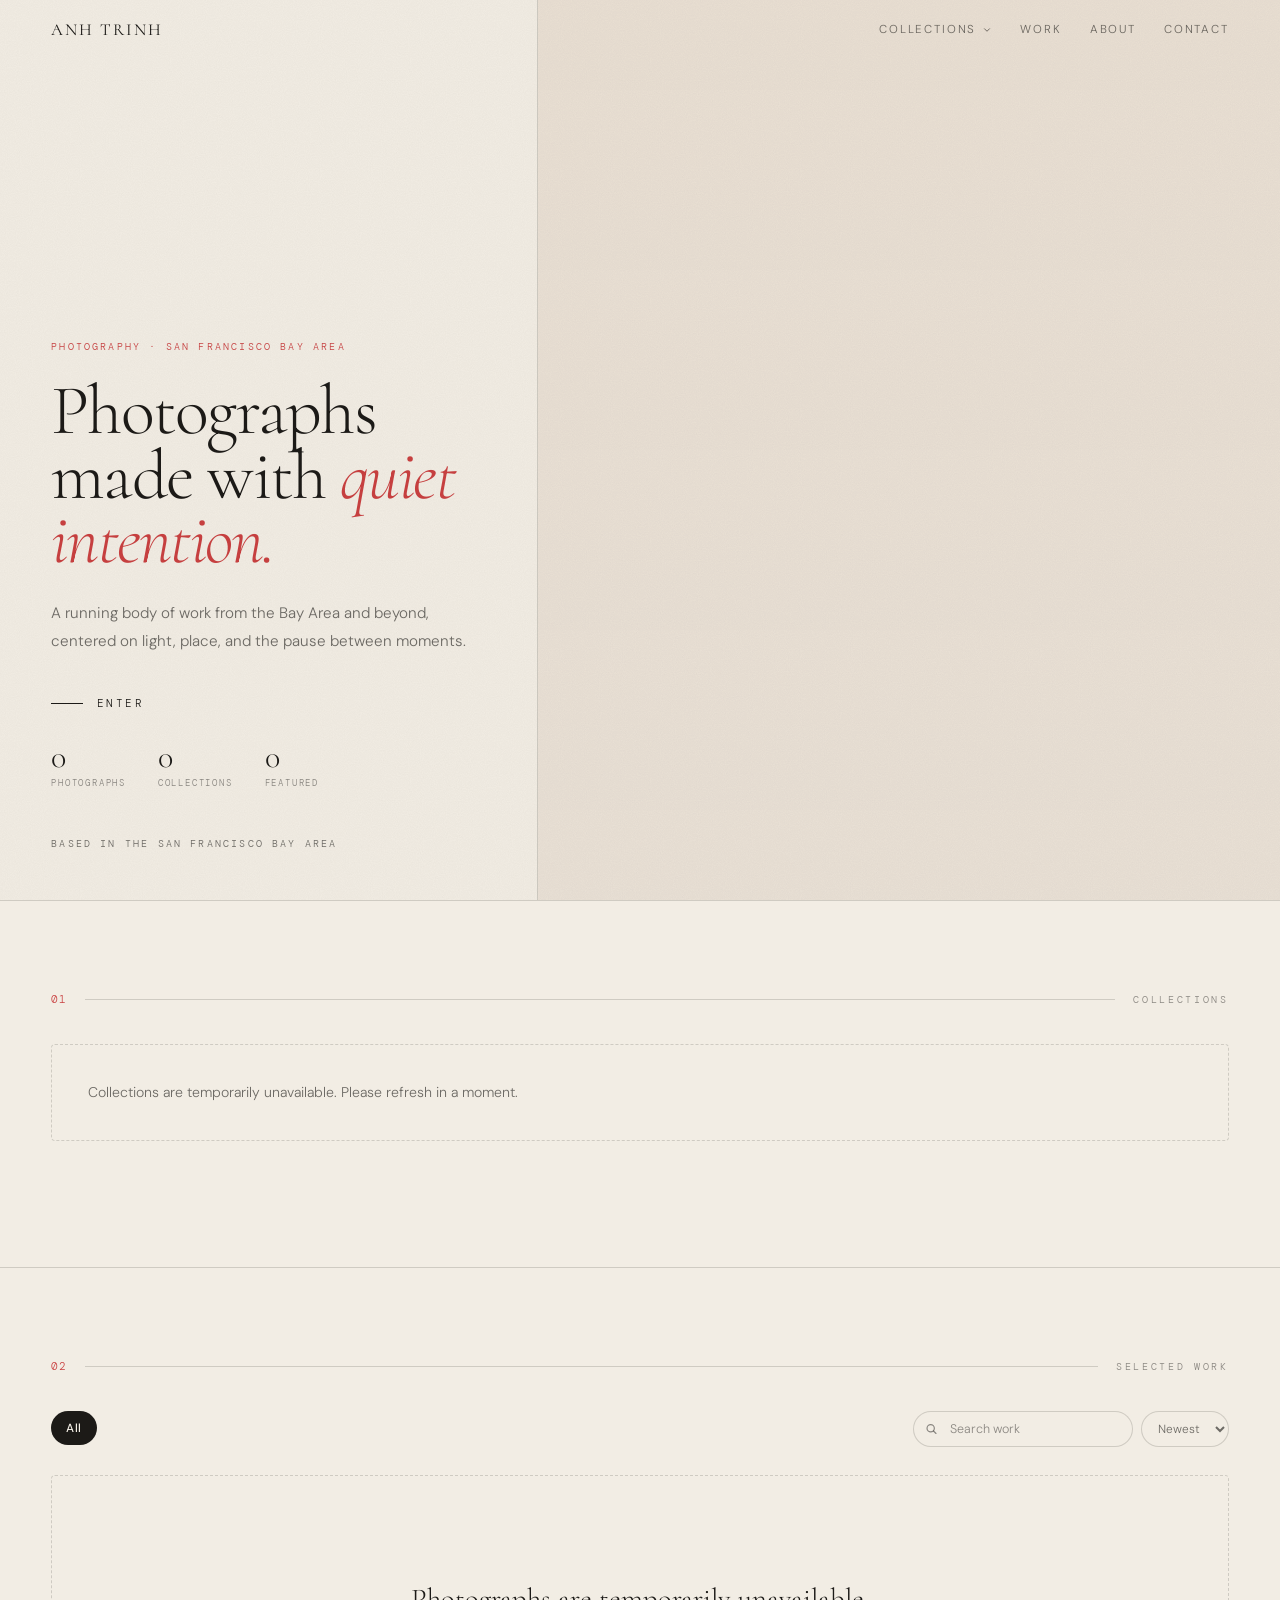
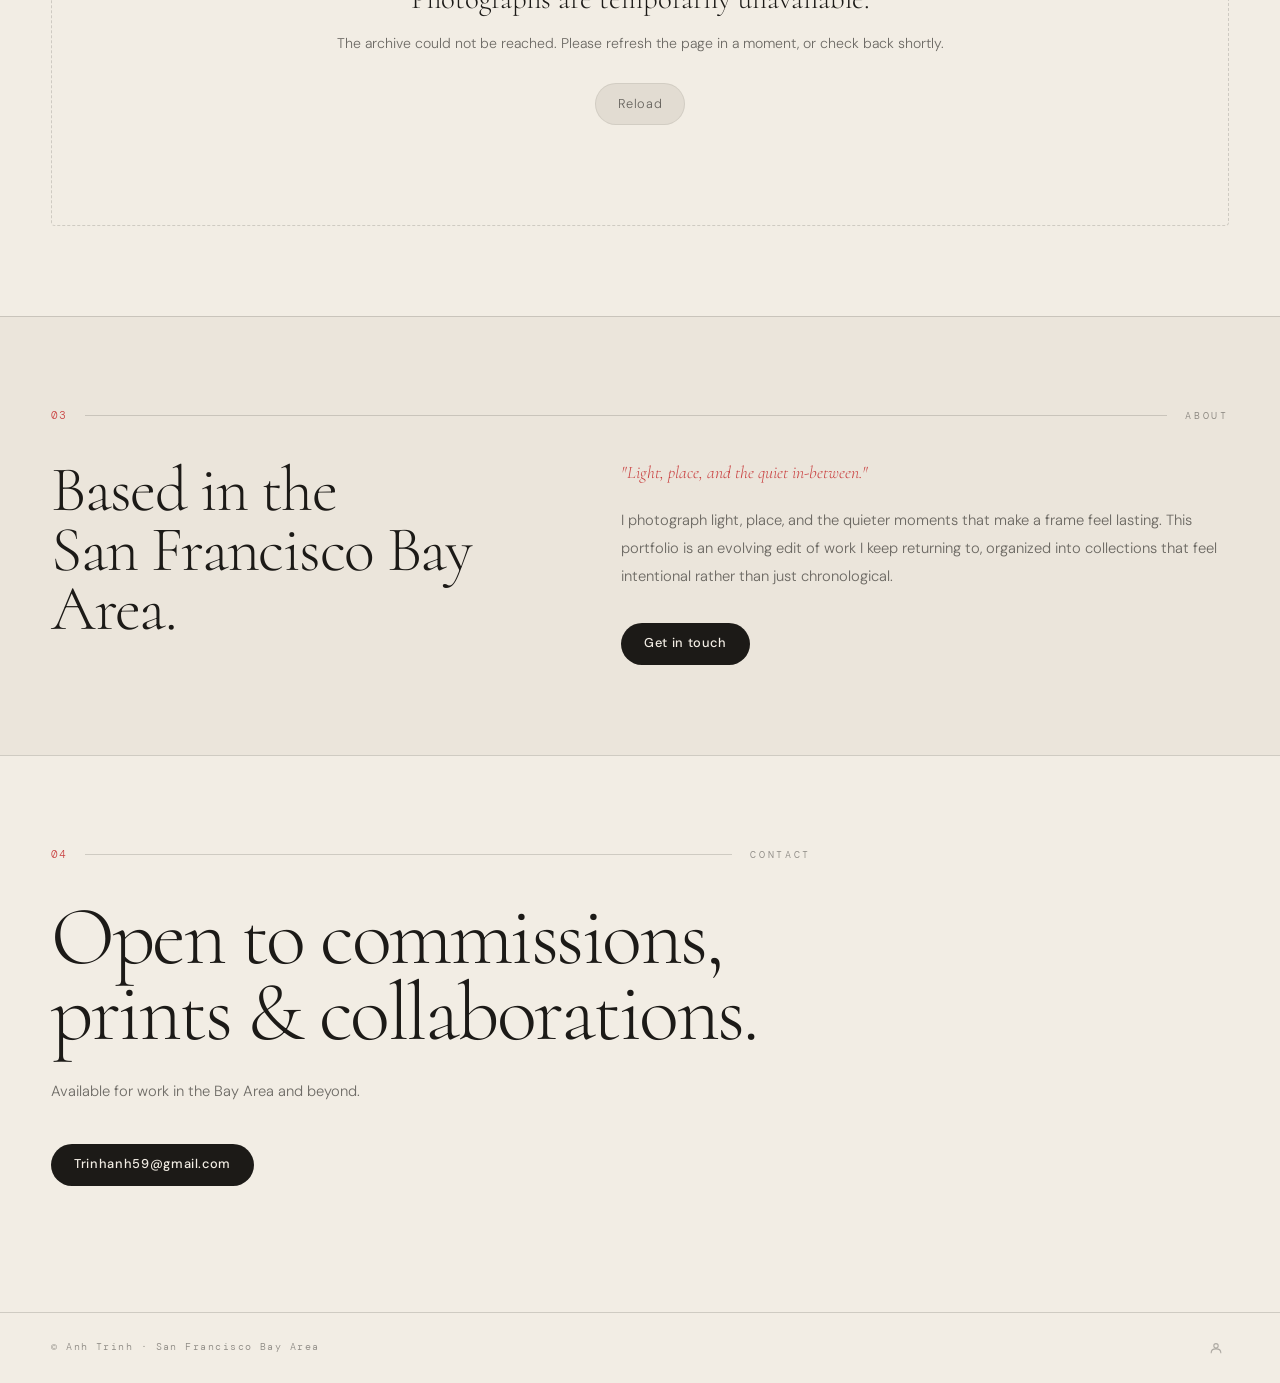
==== index.html @ 28f7c72b "Gallery polish: photo-grid skeleton + recently-added filmstrip - **Loading skeleton**: replaces the " ====
<!DOCTYPE html>
<html lang="en">
<head>
  <meta charset="UTF-8" />
  <meta name="viewport" content="width=device-width, initial-scale=1.0" />
  <meta name="theme-color" content="#0a0a09" />
  <meta name="apple-mobile-web-app-capable" content="yes" />
  <meta name="apple-mobile-web-app-status-bar-style" content="black-translucent" />
  <title>Anh Trinh | Photography</title>
  <meta name="description" id="metaDescription" content="Photography portfolio by Anh Trinh, featuring quiet, place-driven work from the San Francisco Bay Area and beyond." />
  <link rel="canonical" id="canonicalLink" href="/" />
  <meta property="og:type" content="website" />
  <meta property="og:title" id="ogTitle" content="Anh Trinh | Photography" />
  <meta property="og:description" id="ogDescription" content="Photography portfolio by Anh Trinh, featuring quiet, place-driven work from the San Francisco Bay Area and beyond." />
  <meta property="og:url" id="ogUrl" content="/" />
  <meta property="og:image" id="ogImage" content="/social-preview.png" />
  <meta name="twitter:card" content="summary_large_image" />
  <meta name="twitter:title" id="twitterTitle" content="Anh Trinh | Photography" />
  <meta name="twitter:description" id="twitterDescription" content="Photography portfolio by Anh Trinh, featuring quiet, place-driven work from the San Francisco Bay Area and beyond." />
  <meta name="twitter:image" id="twitterImage" content="/social-preview.png" />
  <link rel="preconnect" href="https://fonts.googleapis.com" />
  <link rel="preconnect" href="https://fonts.gstatic.com" crossorigin />
  <link href="https://fonts.googleapis.com/css2?family=Cormorant:ital,wght@0,300;0,400;1,300;1,400&family=DM+Sans:wght@300;400;500&family=DM+Mono:wght@300;400&display=swap" rel="stylesheet" />
  <link rel="stylesheet" href="styles.css" />
  <script type="application/ld+json">
  {
    "@context": "https://schema.org",
    "@graph": [
      {
        "@type": "Person",
        "@id": "#anh-trinh",
        "name": "Anh Trinh",
        "jobTitle": "Photographer",
        "url": "/",
        "email": "mailto:Trinhanh59@gmail.com",
        "address": {
          "@type": "PostalAddress",
          "addressRegion": "California",
          "addressCountry": "US",
          "addressLocality": "San Francisco Bay Area"
        }
      },
      {
        "@type": "WebSite",
        "name": "Anh Trinh | Photography",
        "url": "/",
        "description": "Photography portfolio by Anh Trinh, featuring quiet, place-driven work from the San Francisco Bay Area and beyond.",
        "author": { "@id": "#anh-trinh" },
        "inLanguage": "en"
      }
    ]
  }
  </script>
</head>
<body>
  <div class="film-grain" aria-hidden="true"></div>
  <div class="intro-overlay" id="introOverlay" aria-hidden="true">
    <div class="intro-word" id="introWord">Quiet.</div>
  </div>
  <a class="skip-link" href="#mainContent">Skip to content</a>

  <nav class="nav" id="mainNav">
    <a class="nav-brand" href="#top" id="navBrand">Anh Trinh</a>
    <button class="nav-toggle" id="navToggle" type="button" aria-expanded="false" aria-controls="mobileMenu" aria-label="Open navigation menu">
      <span></span>
      <span></span>
      <span></span>
    </button>
    <div class="nav-links" aria-label="Primary navigation">
      <div class="nav-dropdown">
        <button class="nav-dropdown-btn" aria-haspopup="true" aria-expanded="false">
          Collections
          <svg width="10" height="10" viewBox="0 0 16 16" fill="none"><path d="M4 6L8 10L12 6" stroke="currentColor" stroke-width="1.5" stroke-linecap="round"/></svg>
        </button>
        <div class="nav-dropdown-menu" id="navAlbumsDropdown">
          <a href="#collections" class="nav-dropdown-item" data-series="all">View all collections</a>
        </div>
      </div>
      <a href="#gallery">Work</a>
      <a href="#about">About</a>
      <a href="#contact">Contact</a>
    </div>
  </nav>

  <div class="mobile-menu" id="mobileMenu" hidden>
    <div class="mobile-menu-panel">
      <a href="#collections" data-nav-close>Collections</a>
      <div class="mobile-albums-list" id="mobileAlbumsList"></div>
      <a href="#gallery" data-nav-close>Work</a>
      <a href="#about" data-nav-close>About</a>
      <a href="#contact" data-nav-close>Contact</a>
      <a class="btn" href="#contact" data-nav-close>Get in touch</a>
    </div>
  </div>

  <main id="mainContent">
    <section class="hero" id="top">
      <div class="hero-left">
        <div class="hero-left-body">
          <p class="hero-eyebrow" id="heroEyebrow">Photography · San Francisco Bay Area</p>
          <h1 class="hero-title" id="heroTitle">Photographs<br>made with <em>quiet intention.</em></h1>
          <p class="hero-copy" id="heroText">A running body of work built around light, place, and the quiet in-between.</p>
        </div>
        <div class="hero-left-foot">
          <div class="hero-actions">
            <a class="hero-enter" href="#collections">
              <span class="hero-enter-line"></span>
              <span>Enter</span>
            </a>
            <button class="btn-ghost hidden" id="heroUploadBtn" type="button">Upload</button>
          </div>
          <div class="hero-stats-row">
            <div class="hero-stat">
              <span class="hero-stat-num" id="statPhotos">—</span>
              <span class="hero-stat-label">Photographs</span>
            </div>
            <div class="hero-stat">
              <span class="hero-stat-num" id="statAlbums">—</span>
              <span class="hero-stat-label">Collections</span>
            </div>
            <div class="hero-stat">
              <span class="hero-stat-num" id="statFeatured">—</span>
              <span class="hero-stat-label">Featured</span>
            </div>
          </div>
          <p class="hero-currently" id="heroCurrently" aria-live="polite"></p>
        </div>
        <div class="scroll-hint" id="scrollHint" aria-hidden="true">
          <span class="scroll-hint-label">Scroll to explore</span>
          <span class="scroll-hint-line"></span>
        </div>
      </div>

      <div class="hero-right">
        <div class="hero-photo-col">
          <div class="hero-photo-frame" id="heroPhotoFrame">
            <img class="hero-photo hidden" id="heroCoverImg" alt="Front page photograph" fetchpriority="high" />
          </div>
          <div class="hero-photo-dots" id="heroPhotoDots" aria-label="Hero photograph slides" role="tablist"></div>
        </div>
      </div>
    </section>

    <section class="filmstrip-section" id="filmstripSection" aria-label="Recently added photographs" hidden>
      <div class="filmstrip-label">Recently added</div>
      <div class="filmstrip" id="filmstrip"></div>
    </section>

    <section class="section" id="collections">
      <div class="section-rule reveal">
        <span class="rule-num">01</span>
        <div class="rule-line"></div>
        <span class="rule-label">Collections</span>
      </div>
      <button class="btn-ghost hidden" id="newAlbumBtn" type="button">+ New Collection</button>
      <div id="seriesWrap" class="stagger">
        <div class="empty-placeholder">
          Collections appear as the archive grows.
        </div>
      </div>
    </section>



    <section class="section" id="gallery">
      <div class="section-rule reveal">
        <span class="rule-num">02</span>
        <div class="rule-line"></div>
        <span class="rule-label">Selected work</span>
      </div>

      <div class="drop-zone" id="dropZone">
        <div class="drop-icon">↑</div>
        <strong>Drop photos here</strong>
        <p>JPG · PNG · HEIC · WEBP · every upload opens a review screen before publishing</p>
      </div>

      <div id="projectIntro"></div>

      <div class="gallery-controls-row">
        <div class="filter-pills" id="filterPills"></div>
        <div class="gallery-controls-right">
          <label class="sr-only" for="searchInput">Search photographs</label>
          <div class="search-wrap">
            <svg width="13" height="13" viewBox="0 0 16 16" fill="none" aria-hidden="true"><circle cx="7" cy="7" r="4.5" stroke="currentColor" stroke-width="1.5"/><path d="M10.5 10.5L13.5 13.5" stroke="currentColor" stroke-width="1.5" stroke-linecap="round"/></svg>
            <input class="search-input" id="searchInput" type="search" placeholder="Search work" autocomplete="off" />
          </div>
          <select class="sort-sel" id="sortSel" aria-label="Sort photographs">
            <option value="newest">Newest</option>
            <option value="oldest">Oldest</option>
            <option value="title">A-Z</option>
          </select>
        </div>
      </div>

      <div id="galleryWrap">
        <div class="photo-grid-skeleton" aria-hidden="true">
          <div class="skel skel-a"></div>
          <div class="skel skel-b"></div>
          <div class="skel skel-c"></div>
          <div class="skel skel-d"></div>
          <div class="skel skel-e"></div>
          <div class="skel skel-f"></div>
          <div class="skel skel-a"></div>
          <div class="skel skel-c"></div>
        </div>
      </div>
    </section>

    <section class="section section-about" id="about">
      <div class="section-rule reveal">
        <span class="rule-num">03</span>
        <div class="rule-line"></div>
        <span class="rule-label">About</span>
      </div>
      <div class="about-grid">
        <div class="reveal">
          <h2 class="section-display" id="aboutHeadline">Based in the<br>San Francisco Bay Area.</h2>
        </div>
        <div class="reveal stagger-2">
          <p class="about-tagline" id="aboutTagline">"Light, place, and the quiet in-between."</p>
          <p class="about-body" id="aboutText">
            I photograph light, place, and the quieter moments that make a frame feel lasting. This portfolio is an evolving edit of work I keep returning to, organized into collections that feel intentional rather than just chronological.
          </p>
          <div class="about-links">
            <a class="btn" href="mailto:Trinhanh59@gmail.com" id="contactEmailBtn">Get in touch</a>
          </div>
        </div>
      </div>
    </section>

    <section class="section" id="contact">
      <div class="contact-inner">
        <div class="section-rule reveal">
          <span class="rule-num">04</span>
          <div class="rule-line"></div>
          <span class="rule-label">Contact</span>
        </div>
        <h2 class="contact-display reveal" id="contactDisplay">Open to commissions,<br>prints &amp; collaborations.</h2>
        <p class="contact-sub reveal stagger-1" id="contactSub">Available for work in the Bay Area and beyond.</p>
        <div class="contact-actions reveal stagger-3">
          <a class="btn" href="mailto:Trinhanh59@gmail.com" id="contactEmailLink">Trinhanh59@gmail.com</a>
        </div>
      </div>
    </section>
  </main>

  <footer>
    <p id="footerSecretTrigger">© Anh Trinh · San Francisco Bay Area</p>
    <button class="owner-icon-btn" id="ownerBtn" type="button" title="Owner access" aria-label="Owner access">
      <svg width="14" height="14" viewBox="0 0 16 16" fill="none" xmlns="http://www.w3.org/2000/svg" aria-hidden="true">
        <circle cx="8" cy="5.5" r="2.5" stroke="currentColor" stroke-width="1.25"/>
        <path d="M2.5 13.5C2.5 11 4.5 9 8 9C11.5 9 13.5 11 13.5 13.5" stroke="currentColor" stroke-width="1.25" stroke-linecap="round"/>
      </svg>
    </button>
  </footer>

  <div class="owner-bar" id="ownerBar">
    <div class="owner-shell">
      <div class="owner-info">
        <strong><span class="owner-dot"></span>Owner mode</strong>
        <p>Upload, review, edit, and curate the archive.</p>
        <div class="upload-progress" id="uploadProgress">
          <div class="upload-progress-fill" id="progressFill"></div>
        </div>
      </div>
      <div class="owner-actions">
        <span class="status-txt" id="statusTxt" aria-live="polite">Ready.</span>
        <label class="upload-btn btn-ghost">
          Upload photos
          <input id="uploadInput" type="file" accept="image/*,.heic,.heif" multiple />
        </label>
        <button class="btn-quiet" id="signOutBtn" type="button">Sign out</button>
      </div>
    </div>
  </div>

  <div class="modal-overlay" id="loginOverlay">
    <div class="modal">
      <div class="modal-head">
        <div>
          <p class="modal-head-label">Owner access</p>
          <h3>Unlock the archive tools</h3>
        </div>
        <button class="close-btn" data-close="loginOverlay" type="button">×</button>
      </div>
      <div class="modal-body">
        <form id="loginForm" class="login-grid">
          <div class="field">
            <label for="pwField">Password</label>
            <input id="pwField" name="pw" type="password" autocomplete="current-password" placeholder="Owner password" required />
          </div>
          <p class="field-note">Enter the portfolio owner password to manage uploads and edits.</p>
          <p class="error-msg" id="loginErr" aria-live="polite"></p>
          <button class="btn btn-full" type="submit">Enter owner mode</button>
        </form>
      </div>
    </div>
  </div>

  <div class="modal-overlay" id="reviewOverlay">
    <div class="modal wide">
      <div class="modal-head">
        <div>
          <p class="modal-head-label" id="reviewLabel">Review upload</p>
          <h3 id="reviewTitle">Check extracted metadata</h3>
        </div>
        <button class="close-btn" data-close="reviewOverlay" type="button">×</button>
      </div>
      <div class="modal-body">
        <div class="review-list" id="reviewList"></div>
      </div>
      <div class="modal-foot">
        <p class="field-note" id="reviewFootNote">Nothing is published until you save.</p>
        <div class="form-actions">
          <button class="btn-quiet" id="reviewCancelBtn" type="button">Cancel</button>
          <button class="btn" id="reviewSaveBtn" type="button">Save to portfolio</button>
        </div>
      </div>
    </div>
  </div>

  <div class="modal-overlay" id="detailOverlay">
    <div class="modal detail-modal">
      <div class="detail-layout">
        <div class="detail-img-wrap" id="detailImgWrap">
          <button class="close-btn detail-close" data-close="detailOverlay" type="button">×</button>
          <button class="detail-nav-btn prev" id="prevBtn" type="button">‹</button>
          <button class="detail-nav-btn next" id="nextBtn" type="button">›</button>
          <img id="detailImg" alt="Photograph" />
        </div>
        <div class="detail-info">
          <p class="detail-counter" id="detailCounter">Photograph</p>
          <h2 class="detail-title" id="detailTitle">—</h2>
          <div class="detail-tags" id="detailTags"></div>
          <p class="detail-desc" id="detailDesc">—</p>
          <div class="detail-sep"></div>
          <div class="meta-grid" id="detailMeta"></div>
          <div class="detail-actions" id="detailActions"></div>
        </div>
      </div>
    </div>
  </div>

  <div class="modal-overlay" id="albumOverlay">
    <div class="modal">
      <div class="modal-head">
        <div>
          <p class="modal-head-label" id="albumModalLabel">Collection</p>
          <h3 id="albumModalTitle">New Collection</h3>
        </div>
        <button class="close-btn" data-close="albumOverlay" type="button">×</button>
      </div>
      <div class="modal-body">
        <form id="albumForm" class="login-grid">
          <div class="field">
            <label for="albumNameField">Collection name</label>
            <input id="albumNameField" name="name" type="text" required placeholder="e.g. Quiet Coast" autocomplete="off" />
            <p class="field-note" id="albumNameNote"></p>
          </div>
          <div class="field">
            <label for="albumDescField">Description <span class="optional-hint">optional</span></label>
            <textarea id="albumDescField" name="description" placeholder="A short note that frames this body of work..." rows="3"></textarea>
          </div>
          <div class="field">
            <label for="albumSortField">Collection order <span class="optional-hint">optional</span></label>
            <input id="albumSortField" name="sortOrder" type="number" min="1" step="1" placeholder="Lower numbers appear first" />
            <p class="field-note">Leave blank to let the site order collections automatically.</p>
          </div>
          <p class="field-note">Set a collection cover from any photograph inside that collection.</p>
          <p class="error-msg" id="albumErr" aria-live="polite"></p>
          <div class="form-actions-spread">
            <button type="button" class="btn-danger-pill hidden" id="albumDeleteBtn">
              Delete collection
            </button>
            <button class="btn" type="submit">Save collection</button>
          </div>
        </form>
      </div>
    </div>
  </div>

  <div class="modal-overlay" id="confirmOverlay">
    <div class="modal">
      <div class="modal-head">
        <div>
          <p class="modal-head-label">Confirm</p>
          <h3 id="confirmTitle">Delete this photograph?</h3>
        </div>
        <button class="close-btn" data-close="confirmOverlay" type="button">×</button>
      </div>
      <div class="confirm-body">
        <p id="confirmMsg">This will permanently remove the photo. It cannot be undone.</p>
        <div class="confirm-actions">
          <button class="btn-quiet" data-close="confirmOverlay" type="button">Cancel</button>
          <button class="btn btn-danger-solid" id="confirmDeleteBtn" type="button">Delete</button>
        </div>
      </div>
    </div>
  </div>

  <script src="app.js" defer></script>
</body>
</html>
---- styles.css ----
*, *::before, *::after { box-sizing: border-box; margin: 0; padding: 0; }
html { scroll-behavior: smooth; }

:root {
  --bg:      #f2ede4;
  --bg2:     #ebe5db;
  --bg3:     #e2dcd2;
  --line:    rgba(28,26,23,0.08);
  --line2:   rgba(28,26,23,0.16);
  --text:    #1c1a17;
  --muted:   rgba(28,26,23,0.62);
  --muted2:  rgba(28,26,23,0.48);
  --accent:  #c94040;
  --danger:  #c94040;
  --success: #3d7a5a;
  --serif:   'Cormorant', Georgia, serif;
  --sans:    'DM Sans', system-ui, sans-serif;
  --mono:    'DM Mono', 'Courier New', monospace;
  --max:     1400px;
  --ease:    cubic-bezier(0.16, 1, 0.3, 1);
  --pad:     clamp(24px, 4vw, 64px);
  --grain-opacity: 0.055;
  --ambient-warm: 0;
}

/* Time-of-day ambient shift. Warmer at golden hour, cooler late night.
   Shifts the base bg color temperature by a few degrees via a tint
   overlay on body. Very subtle. */
body.time-dawn    { --ambient-warm: 0.02; }
body.time-morning { --ambient-warm: 0.04; }
body.time-midday  { --ambient-warm: 0.00; }
body.time-dusk    { --ambient-warm: 0.08; }
body.time-night   { --ambient-warm: 0.05; }

body::before {
  content: "";
  position: fixed;
  inset: 0;
  background: linear-gradient(180deg, rgba(224,150,80,var(--ambient-warm)) 0%, rgba(200,120,60,calc(var(--ambient-warm) * 0.6)) 100%);
  pointer-events: none;
  z-index: 1;
  mix-blend-mode: multiply;
  transition: background 2s ease;
}

/* First-visit intro overlay: dark canvas with one word, fades out. */
.intro-overlay {
  position: fixed;
  inset: 0;
  z-index: 10000;
  background: #0e0d0b;
  display: none;
  align-items: center;
  justify-content: center;
  pointer-events: none;
  transition: opacity 0.9s ease;
}
.intro-overlay.show { display: flex; pointer-events: auto; }
.intro-overlay.fade-out { opacity: 0; }
.intro-word {
  font-family: var(--serif);
  font-style: italic;
  font-weight: 300;
  font-size: clamp(3rem, 7vw, 5.5rem);
  color: #f2ede4;
  letter-spacing: -0.02em;
  opacity: 0;
  transform: translateY(14px);
  animation: introWordIn 1.1s var(--ease) 0.1s forwards;
}
@keyframes introWordIn {
  to { opacity: 1; transform: translateY(0); }
}

/* Nav brand signature draw-in on first load. */
.nav-brand {
  display: inline-block;
  position: relative;
  clip-path: inset(0 100% 0 0);
  animation: navBrandDraw 1.1s var(--ease) 0.4s forwards;
}
@keyframes navBrandDraw {
  to { clip-path: inset(0 0 0 0); }
}

/* Film-grain overlay — static noise, tiled, multiply blend. */
.film-grain {
  position: fixed;
  inset: 0;
  pointer-events: none;
  z-index: 9998;
  opacity: var(--grain-opacity);
  background-image: url("data:image/svg+xml;utf8,<svg xmlns='http://www.w3.org/2000/svg' width='240' height='240'><filter id='n'><feTurbulence type='fractalNoise' baseFrequency='0.92' numOctaves='2' seed='5'/><feColorMatrix values='0 0 0 0 0.08  0 0 0 0 0.07  0 0 0 0 0.06  0 0 0 0.85 0'/></filter><rect width='240' height='240' filter='url(%23n)'/></svg>");
  mix-blend-mode: multiply;
  will-change: transform;
}
@media (prefers-reduced-motion: reduce) {
  .film-grain { opacity: calc(var(--grain-opacity) * 0.6); }
}

body {
  background: var(--bg);
  color: var(--text);
  font-family: var(--sans);
  font-weight: 300;
  line-height: 1.6;
  overflow-x: hidden;
}

body.menu-open,
body.overlay-open {
  overflow: hidden;
}

img { display: block; max-width: 100%; }
a { color: inherit; text-decoration: none; }
button, input, textarea, select { font: inherit; }
button { background: none; }

.skip-link {
  position: absolute;
  top: 12px;
  left: 12px;
  z-index: 500;
  padding: 10px 16px;
  border-radius: 999px;
  background: var(--text);
  color: var(--bg);
  transform: translateY(-140%);
  transition: transform 0.2s ease;
}
.skip-link:focus { transform: translateY(0); }

.sr-only {
  position: absolute;
  width: 1px;
  height: 1px;
  padding: 0;
  margin: -1px;
  overflow: hidden;
  clip: rect(0, 0, 0, 0);
  white-space: nowrap;
  border: 0;
}

:focus-visible {
  outline: 2px solid rgba(201,64,64,0.8);
  outline-offset: 3px;
}

.reveal {
  opacity: 0;
  transform: translateY(20px);
  transition: opacity 0.85s var(--ease), transform 0.85s var(--ease);
}
.reveal.visible { opacity: 1; transform: translateY(0); }

.stagger > * {
  opacity: 0;
  transform: translateY(14px);
  transition: opacity 0.7s var(--ease), transform 0.7s var(--ease);
}
.stagger.visible > *:nth-child(1) { transition-delay: 0s;    opacity:1; transform:none; }
.stagger.visible > *:nth-child(2) { transition-delay: 0.09s; opacity:1; transform:none; }
.stagger.visible > *:nth-child(3) { transition-delay: 0.18s; opacity:1; transform:none; }
.stagger.visible > *:nth-child(4) { transition-delay: 0.27s; opacity:1; transform:none; }
.stagger.visible > *:nth-child(5) { transition-delay: 0.36s; opacity:1; transform:none; }
.stagger.visible > *:nth-child(n+6) { transition-delay: 0.44s; opacity:1; transform:none; }

.reveal-fast {
  opacity: 0;
  transition: opacity 0.5s ease;
}
.reveal-fast.visible { opacity: 1; }

.nav {
  position: fixed;
  top: 0; left: 0; right: 0;
  z-index: 100;
  padding: 0 var(--pad);
  height: 60px;
  display: flex;
  align-items: center;
  justify-content: space-between;
  gap: 24px;
  transition: background 0.4s ease, border-color 0.4s ease;
}

.nav.scrolled {
  background: rgba(242,237,228,0.92);
  backdrop-filter: blur(24px);
  border-bottom: 1px solid var(--line);
}

.nav-brand {
  font-family: var(--serif);
  font-size: 1.05rem;
  font-weight: 400;
  letter-spacing: 0.12em;
  text-transform: uppercase;
  color: var(--text);
  position: relative;
  z-index: 2;
}

.nav-links {
  display: flex;
  align-items: center;
  gap: 28px;
}

.nav-links a {
  font-size: 0.72rem;
  letter-spacing: 0.16em;
  text-transform: uppercase;
  color: var(--muted);
  transition: color 0.2s;
}
.nav-links a:hover { color: var(--text); }

.nav-dropdown {
  position: relative;
  display: inline-block;
}

.nav-dropdown-btn {
  font-family: inherit;
  font-size: 0.72rem;
  letter-spacing: 0.16em;
  text-transform: uppercase;
  color: var(--muted);
  background: none;
  border: none;
  cursor: pointer;
  padding: 10px 0;
  display: flex;
  align-items: center;
  gap: 6px;
  transition: color 0.2s;
}

.nav-dropdown-btn:hover {
  color: var(--text);
}

.nav-dropdown-menu {
  position: absolute;
  top: 100%;
  left: 50%;
  transform: translateX(-50%) translateY(10px);
  background: rgba(242, 237, 228, 0.96);
  backdrop-filter: blur(12px);
  border: 1px solid var(--line2);
  border-radius: 12px;
  min-width: 220px;
  padding: 12px 0;
  box-shadow: 0 12px 40px rgba(28, 26, 23, 0.08);
  opacity: 0;
  visibility: hidden;
  transition: opacity 0.2s ease, transform 0.2s ease, visibility 0.2s;
  z-index: 100;
}

.nav-dropdown-menu::before {
  content: '';
  position: absolute;
  top: -6px;
  left: 50%;
  transform: translateX(-50%) rotate(45deg);
  width: 12px;
  height: 12px;
  background: inherit;
  border-left: 1px solid var(--line2);
  border-top: 1px solid var(--line2);
  z-index: -1;
}

.nav-dropdown:hover .nav-dropdown-menu,
.nav-dropdown:focus-within .nav-dropdown-menu {
  opacity: 1;
  visibility: visible;
  transform: translateX(-50%) translateY(0);
}

.nav-dropdown-item {
  display: block;
  padding: 10px 24px;
  font-size: 0.78rem !important;
  letter-spacing: 0.04em !important;
  text-transform: none !important;
  color: var(--text) !important;
  transition: background 0.2s;
  cursor: pointer;
  white-space: nowrap;
}

.nav-dropdown-item:hover {
  background: rgba(28, 26, 23, 0.04);
}

.mobile-albums-list {
  display: flex;
  flex-direction: column;
  padding-left: 16px;
  border-left: 2px solid var(--line);
  margin: 4px 0 12px 8px;
  gap: 8px;
}

.mobile-albums-list a {
  padding: 6px 0 !important;
  font-size: 0.85rem !important;
  border-bottom: none !important;
  letter-spacing: 0.05em !important;
  text-transform: none !important;
  color: var(--muted) !important;
}

.mobile-albums-list a:hover {
  color: var(--text) !important;
}

.nav-toggle {
  display: none;
  width: 42px;
  height: 42px;
  border-radius: 50%;
  border: 1px solid var(--line2);
  align-items: center;
  justify-content: center;
  flex-direction: column;
  gap: 4px;
  cursor: pointer;
  background: rgba(242,237,228,0.9);
}
.nav-toggle span {
  display: block;
  width: 16px;
  height: 1px;
  background: var(--text);
  transition: transform 0.2s ease, opacity 0.2s ease;
}

.mobile-menu {
  position: fixed;
  inset: 0;
  z-index: 95;
  padding: 84px 18px 24px;
  background: rgba(28,26,23,0.18);
  backdrop-filter: blur(16px);
}
.mobile-menu-panel {
  background: rgba(242,237,228,0.98);
  border: 1px solid var(--line2);
  border-radius: 20px;
  padding: 24px;
  display: flex;
  flex-direction: column;
  gap: 12px;
  box-shadow: 0 24px 60px rgba(28,26,23,0.16);
}
.mobile-menu-panel a {
  padding: 12px 6px;
  font-size: 1rem;
  letter-spacing: 0.08em;
  text-transform: uppercase;
  color: var(--text);
  border-bottom: 1px solid var(--line);
}
.mobile-menu-panel a:last-child { border-bottom: 0; }
.mobile-menu-panel .btn {
  margin-top: 8px;
  border-bottom: 0;
  padding: 12px 18px;
}

.owner-dot {
  display: inline-block;
  width: 5px; height: 5px;
  border-radius: 50%;
  background: var(--accent);
  margin-right: 6px;
}

.hero {
  min-height: 600px;
  height: 100svh;
  display: grid;
  grid-template-columns: 42fr 58fr;
  position: relative;
}

.hero-left {
  background: var(--bg);
  border-right: 1px solid var(--line2);
  padding: 80px var(--pad) 48px;
  display: flex;
  flex-direction: column;
  justify-content: space-between;
  position: relative;
  z-index: 1;
}

.hero-left-body {
  margin-top: auto;
  padding-bottom: 40px;
  max-width: 36rem;
}

.hero-eyebrow {
  font-family: var(--mono);
  font-size: 0.62rem;
  letter-spacing: 0.22em;
  text-transform: uppercase;
  color: var(--accent);
  margin-bottom: 24px;
  opacity: 0;
  animation: fadeUp 0.9s var(--ease) 0.3s forwards;
}

.hero-title {
  font-family: var(--serif);
  font-size: clamp(3.2rem, 5.5vw, 6.5rem);
  font-weight: 300;
  line-height: 0.92;
  letter-spacing: -0.025em;
  color: var(--text);
  opacity: 0;
  animation: fadeUp 1.1s var(--ease) 0.45s forwards;
}
/* When JS has wrapped words in spans, drop the whole-title animation
   so the per-word stagger drives the reveal instead. */
.hero-title[data-enhanced="1"] {
  animation: none;
  opacity: 1;
  transform: none;
}
.hero-title em { font-style: italic; color: var(--accent); }
.hero-title .hero-word {
  display: inline-block;
  opacity: 0;
  transform: translateY(26px);
  animation: heroWordUp 0.9s var(--ease) forwards;
  animation-delay: calc(0.45s + var(--i, 0) * 0.08s);
}
@keyframes heroWordUp {
  from { opacity: 0; transform: translateY(26px); }
  to   { opacity: 1; transform: translateY(0); }
}

.hero-copy {
  color: var(--muted);
  font-size: 0.95rem;
  line-height: 1.85;
  margin-top: 26px;
  max-width: 32rem;
  opacity: 0;
  animation: fadeUp 1s var(--ease) 0.58s forwards;
}

.hero-left-foot {
  display: flex;
  flex-direction: column;
  gap: 28px;
}

.hero-actions {
  display: flex;
  align-items: center;
  gap: 24px;
  flex-wrap: wrap;
  opacity: 0;
  animation: fadeUp 0.9s var(--ease) 0.7s forwards;
}

.hero-enter {
  display: inline-flex;
  align-items: center;
  gap: 14px;
  font-family: var(--mono);
  font-size: 0.68rem;
  letter-spacing: 0.22em;
  text-transform: uppercase;
  color: var(--text);
  transition: color 0.25s ease, gap 0.35s var(--ease), transform 0.35s var(--ease);
  will-change: transform;
}
.hero-enter:hover { color: var(--accent); gap: 22px; }

.hero-enter-line {
  display: block;
  width: 32px;
  height: 1px;
  background: currentColor;
  transition: width 0.35s var(--ease);
  flex-shrink: 0;
}
.hero-enter:hover .hero-enter-line { width: 50px; }

.hero-stats-row {
  display: flex;
  gap: 32px;
  opacity: 0;
  animation: fadeIn 1s ease 0.9s forwards;
}

.hero-currently {
  margin-top: 18px;
  font-family: var(--mono);
  font-size: 0.62rem;
  letter-spacing: 0.22em;
  text-transform: uppercase;
  color: var(--muted);
  opacity: 0;
  animation: fadeIn 1s ease 1.3s forwards;
  transition: opacity 0.4s ease;
  min-height: 1em;
}
.hero-currently:empty::before { content: "\00a0"; }

.scroll-hint {
  position: absolute;
  bottom: 28px;
  left: 50%;
  transform: translateX(-50%);
  display: flex;
  flex-direction: column;
  align-items: center;
  gap: 10px;
  font-family: var(--mono);
  font-size: 0.56rem;
  letter-spacing: 0.26em;
  text-transform: uppercase;
  color: var(--muted);
  opacity: 0;
  pointer-events: none;
  animation: scrollHintFade 1.2s var(--ease) 2.2s forwards;
  transition: opacity 0.6s ease;
}
.scroll-hint.dismissed { opacity: 0 !important; }
.scroll-hint-line {
  display: block;
  width: 1px;
  height: 28px;
  background: var(--muted);
  animation: scrollHintPulse 1.8s ease-in-out infinite;
  transform-origin: top center;
}
@keyframes scrollHintFade {
  from { opacity: 0; transform: translate(-50%, 8px); }
  to   { opacity: 0.65; transform: translate(-50%, 0); }
}
@keyframes scrollHintPulse {
  0%, 100% { transform: scaleY(1); opacity: 0.8; }
  50%      { transform: scaleY(0.6); opacity: 0.3; }
}
.hero { position: relative; }

.hero-stat { display: flex; flex-direction: column; gap: 3px; }

.hero-stat-num {
  font-family: var(--serif);
  font-size: 2rem;
  font-weight: 300;
  line-height: 1;
  color: var(--text);
  letter-spacing: -0.02em;
}

.hero-stat-label {
  font-family: var(--mono);
  font-size: 0.56rem;
  letter-spacing: 0.2em;
  text-transform: uppercase;
  color: var(--muted2);
}

.hero-right {
  background: var(--bg2);
  display: flex;
  align-items: center;
  justify-content: center;
  padding: 80px 48px 48px;
  overflow: hidden;
}

.hero-photo-col {
  display: flex;
  flex-direction: column;
  align-items: center;
  gap: 0;
  max-width: 100%;
}

.hero-photo-frame {
  position: relative;
  max-width: 100%;
  max-height: calc(100svh - 128px);
  display: flex;
  align-items: center;
  justify-content: center;
  transition: transform 0.6s cubic-bezier(0.16, 1, 0.3, 1);
  will-change: transform;
}

.hero-photo {
  max-width: 100%;
  max-height: calc(100svh - 128px);
  width: auto;
  height: auto;
  object-fit: contain;
  display: block;
  opacity: 0;
  animation:
    fadeIn 1.4s var(--ease) 0.6s forwards,
    kenBurns 24s ease-in-out 2.2s infinite alternate;
  box-shadow: 0 8px 60px rgba(28,26,23,0.12);
  transition: opacity 0.7s ease, filter 0.4s ease;
  will-change: opacity, transform;
  transform-origin: center center;
}
.hero-photo:not([src]), .hero-photo[src=""] { display: none; }

@keyframes kenBurns {
  0%   { transform: scale(1.0); }
  100% { transform: scale(1.045); }
}

/* Clickable hero photo affordance */
.hero-photo-frame.clickable { cursor: zoom-in; }
.hero-photo-frame.clickable::after {
  content: "View photograph";
  position: absolute;
  bottom: 16px;
  left: 50%;
  transform: translateX(-50%) translateY(8px);
  font-family: var(--mono);
  font-size: 0.58rem;
  letter-spacing: 0.22em;
  text-transform: uppercase;
  color: var(--text);
  background: rgba(242,237,228,0.92);
  padding: 8px 14px;
  border-radius: 999px;
  opacity: 0;
  pointer-events: none;
  transition: opacity 0.3s ease, transform 0.3s ease;
  backdrop-filter: blur(8px);
  white-space: nowrap;
}
.hero-photo-frame.clickable:hover::after {
  opacity: 1;
  transform: translateX(-50%) translateY(0);
}
.hero-photo-frame.clickable:hover .hero-photo { filter: brightness(0.92); }

/* Slide indicator dots under the hero photo */
.hero-photo-dots {
  display: flex;
  gap: 10px;
  margin-top: 18px;
  justify-content: center;
  opacity: 0;
  animation: fadeIn 0.8s ease 2s forwards;
}
.hero-photo-dots .dot {
  width: 6px;
  height: 6px;
  border-radius: 999px;
  background: var(--text);
  opacity: 0.22;
  transition: opacity 0.4s ease, transform 0.4s ease;
  cursor: pointer;
  border: none;
  padding: 0;
}
.hero-photo-dots .dot.active {
  opacity: 0.88;
  transform: scale(1.35);
}
.hero-photo-dots .dot:hover { opacity: 0.6; }

@keyframes fadeUp {
  from { opacity: 0; transform: translateY(18px); }
  to   { opacity: 1; transform: translateY(0); }
}
@keyframes fadeIn {
  from { opacity: 0; }
  to   { opacity: 1; }
}

.btn, .btn-ghost, .btn-quiet, .chip, .upload-btn {
  display: inline-flex;
  align-items: center;
  justify-content: center;
  gap: 8px;
  min-height: 42px;
  padding: 9px 22px;
  border-radius: 999px;
  cursor: pointer;
  font-size: 0.8rem;
  letter-spacing: 0.05em;
  border: 1px solid transparent;
  transition: transform 0.2s, background 0.2s, border-color 0.2s, color 0.2s;
  white-space: nowrap;
}

.btn:hover, .btn-ghost:hover, .btn-quiet:hover, .upload-btn:hover { transform: translateY(-1px); }

.btn {
  background: var(--text);
  color: var(--bg);
  font-weight: 500;
}
.btn:hover { background: var(--accent); color: #fff; }

.btn-ghost {
  background: transparent;
  border-color: var(--line2);
  color: var(--text);
}
.btn-ghost:hover { border-color: var(--accent); color: var(--accent); }

.btn-quiet {
  background: var(--bg3);
  border-color: var(--line);
  color: var(--muted);
}
.btn-quiet:hover { color: var(--text); }

.btn-danger {
  border-color: rgba(201,64,64,0.35);
  color: var(--danger);
  background: transparent;
}

.btn-danger-pill {
  border-radius: 999px;
  border: 1px solid rgba(224,112,112,0.35);
  color: var(--danger);
  cursor: pointer;
  background: transparent;
  padding: 8px 18px;
  font-size: 0.82rem;
}

.btn-danger-solid {
  background: #e07070;
  color: #080808;
  border-color: transparent;
}

.btn-sm {
  font-size: 0.78rem;
  min-height: 36px;
  padding: 7px 16px;
}

.btn-full { width: 100%; }
.hidden { display: none !important; }

/* Layout + stagger utilities (replace inline styles) */
.optional-hint { color: var(--muted2); font-weight: 300; }
.form-actions { display: flex; gap: 10px; }
.form-actions-spread { display: flex; gap: 10px; justify-content: space-between; align-items: center; }
.stagger-1 { transition-delay: 0.08s; }
.stagger-2 { transition-delay: 0.10s; }
.stagger-3 { transition-delay: 0.16s; }
.push-end { margin-left: auto; }
#newAlbumBtn { margin-bottom: 32px; }

/* Photo grid loading skeleton */
.photo-grid-skeleton {
  columns: 3 280px;
  column-gap: 4px;
}
.photo-grid-skeleton .skel {
  display: inline-block;
  width: 100%;
  margin-bottom: 4px;
  break-inside: avoid;
  background: linear-gradient(100deg, var(--bg3) 20%, var(--bg2) 50%, var(--bg3) 80%);
  background-size: 200% 100%;
  animation: skelShimmer 1.8s ease-in-out infinite;
  border-radius: 2px;
}
.photo-grid-skeleton .skel-a { height: 320px; }
.photo-grid-skeleton .skel-b { height: 240px; }
.photo-grid-skeleton .skel-c { height: 400px; }
.photo-grid-skeleton .skel-d { height: 280px; }
.photo-grid-skeleton .skel-e { height: 360px; }
.photo-grid-skeleton .skel-f { height: 220px; }
@keyframes skelShimmer {
  0%   { background-position: 100% 0; }
  100% { background-position: -100% 0; }
}
@media (max-width: 760px) { .photo-grid-skeleton { columns: 2 160px; } }
@media (max-width: 480px) { .photo-grid-skeleton { columns: 1; } }

/* Recently added filmstrip under the hero */
.filmstrip-section {
  padding: 48px var(--pad) 24px;
  border-bottom: 1px solid var(--line);
  overflow: hidden;
}
.filmstrip-label {
  font-family: var(--mono);
  font-size: 0.56rem;
  letter-spacing: 0.26em;
  text-transform: uppercase;
  color: var(--muted);
  margin-bottom: 18px;
}
.filmstrip {
  display: flex;
  gap: 14px;
  overflow-x: auto;
  scroll-behavior: smooth;
  padding-bottom: 10px;
  scrollbar-width: thin;
  scrollbar-color: var(--line2) transparent;
}
.filmstrip::-webkit-scrollbar { height: 6px; }
.filmstrip::-webkit-scrollbar-track { background: transparent; }
.filmstrip::-webkit-scrollbar-thumb { background: var(--line2); border-radius: 999px; }

.filmstrip-tile {
  flex: 0 0 auto;
  width: 220px;
  height: 150px;
  position: relative;
  overflow: hidden;
  cursor: pointer;
  background: var(--bg3);
  border: none;
  padding: 0;
  transition: transform 0.4s var(--ease), filter 0.3s ease;
}
.filmstrip-tile img {
  width: 100%;
  height: 100%;
  object-fit: cover;
  display: block;
  filter: brightness(0.95);
  transition: filter 0.3s ease, transform 0.5s var(--ease);
}
.filmstrip-tile:hover img { filter: brightness(1); transform: scale(1.04); }
.filmstrip-tile-title {
  position: absolute;
  bottom: 8px;
  left: 10px;
  font-family: var(--mono);
  font-size: 0.58rem;
  letter-spacing: 0.14em;
  color: #f2ede4;
  background: rgba(28,26,23,0.55);
  padding: 3px 8px;
  border-radius: 3px;
  opacity: 0;
  transition: opacity 0.3s ease;
}
.filmstrip-tile:hover .filmstrip-tile-title { opacity: 1; }

@media (max-width: 640px) {
  .filmstrip-tile { width: 160px; height: 110px; }
}

.section {
  padding: clamp(56px, 10vh, 100px) var(--pad);
}

.section-rule {
  display: flex;
  align-items: center;
  gap: 18px;
  margin-bottom: 36px;
}

.rule-num {
  font-family: var(--mono);
  font-size: 0.68rem;
  letter-spacing: 0.1em;
  color: var(--accent);
  white-space: nowrap;
}

.rule-line {
  flex: 1;
  height: 1px;
  background: var(--line2);
}

.rule-label {
  font-family: var(--mono);
  font-size: 0.6rem;
  letter-spacing: 0.28em;
  text-transform: uppercase;
  color: var(--muted2);
  white-space: nowrap;
}

.section-display {
  font-family: var(--serif);
  font-size: clamp(2.8rem, 5vw, 5.5rem);
  font-weight: 300;
  line-height: 0.93;
  letter-spacing: -0.025em;
  color: var(--text);
}

#collections {
  background: var(--bg);
  border-top: 1px solid var(--line2);
  padding-left: 0;
  padding-right: 0;
}

#collections .section-rule,
#collections .btn-ghost {
  padding-left: var(--pad);
  padding-right: var(--pad);
}
#collections .btn-ghost {
  margin-left: 0;
  margin-bottom: 32px;
}

.series-grid {
  display: flex;
  gap: 2px;
  overflow-x: auto;
  scroll-snap-type: x mandatory;
  -webkit-overflow-scrolling: touch;
  cursor: grab;
  padding: 0 var(--pad) clamp(24px, 4vh, 48px);
  scrollbar-width: none;
  -ms-overflow-style: none;
}
.series-grid::-webkit-scrollbar { display: none; }
.series-grid:active { cursor: grabbing; }

.series-tile {
  flex: 0 0 clamp(280px, 30vw, 400px);
  scroll-snap-align: start;
  position: relative;
  overflow: hidden;
  background: var(--bg2);
  min-height: 540px;
  display: flex;
  flex-direction: column;
  justify-content: flex-end;
  padding: 32px 28px;
  cursor: pointer;
  transition: opacity 0.3s;
  appearance: none;
  border: 0;
  text-align: left;
}
.series-tile:hover { opacity: 0.92; }

.series-tile-bg {
  position: absolute;
  inset: 0;
  background-size: cover;
  background-position: center;
  transition: transform 0.8s var(--ease);
}
.series-tile:hover .series-tile-bg,
.series-tile:focus-visible .series-tile-bg { transform: scale(1.04); }

.series-tile-cover-overlay {
  position: absolute;
  inset: 0;
  background: linear-gradient(0deg, rgba(28,26,23,0.85) 0%, rgba(28,26,23,0.1) 55%, transparent 100%);
}

.series-tile::before {
  content: '';
  position: absolute;
  inset: 0;
  background: linear-gradient(145deg, rgba(201,64,64,0.04), transparent 55%);
  opacity: 0;
  transition: opacity 0.4s;
}
.series-tile:hover::before { opacity: 1; }

.series-tile-content { position: relative; z-index: 1; }

.series-tile-count {
  font-family: var(--mono);
  font-size: 0.62rem;
  letter-spacing: 0.18em;
  text-transform: uppercase;
  color: rgba(242,237,228,0.55);
  margin-bottom: 8px;
}

.series-tile.no-cover .series-tile-count { color: var(--muted2); }
.series-tile.no-cover .series-tile-name  { color: var(--text); }
.series-tile.no-cover .series-tile-desc  { color: var(--muted); }
.series-tile.no-cover .series-tile-date  { color: var(--muted2); }

.series-tile-name {
  font-family: var(--serif);
  font-size: clamp(1.8rem, 2.8vw, 2.6rem);
  font-weight: 300;
  letter-spacing: -0.02em;
  color: #f2ede4;
  line-height: 1.05;
}

.series-tile-desc {
  margin-top: 8px;
  font-size: 0.8rem;
  color: rgba(242,237,228,0.6);
  line-height: 1.5;
  display: -webkit-box;
  -webkit-line-clamp: 3;
  line-clamp: 3;
  -webkit-box-orient: vertical;
  overflow: hidden;
}

.series-tile-date {
  margin-top: 10px;
  font-family: var(--mono);
  font-size: 0.62rem;
  color: rgba(242,237,228,0.4);
  letter-spacing: 0.08em;
}

.album-edit-btn {
  position: absolute;
  top: 14px; right: 14px;
  z-index: 2;
  min-height: 28px;
  padding: 4px 12px;
  font-size: 0.68rem;
  opacity: 0;
  transition: opacity 0.2s;
  pointer-events: none;
  background: rgba(242,237,228,0.9);
  border: none;
  color: var(--text);
  border-radius: 999px;
}
.series-tile:hover .album-edit-btn,
.series-tile:focus-within .album-edit-btn { opacity: 1; pointer-events: auto; }

.empty-placeholder {
  border: 1px dashed var(--line2);
  border-radius: 4px;
  padding: 36px;
  color: var(--muted);
  font-size: 0.88rem;
  margin: 0 var(--pad) clamp(24px, 4vh, 48px);
}

.tax-section {
  padding: 32px var(--pad);
  border-top: 1px solid var(--line2);
  border-bottom: 1px solid var(--line2);
  background: var(--bg2);
}

.tax-row {
  display: flex;
  gap: clamp(32px, 5vw, 80px);
  flex-wrap: wrap;
}

.tax-card { display: flex; flex-direction: column; gap: 10px; }

.tax-label {
  font-family: var(--mono);
  font-size: 0.58rem;
  letter-spacing: 0.26em;
  text-transform: uppercase;
  color: var(--muted2);
}

.tax-pills { display: flex; flex-wrap: wrap; gap: 0; }

.tax-pill {
  font-size: 0.75rem;
  color: var(--muted);
  padding: 2px 0;
}
.tax-pill + .tax-pill::before {
  content: ' · ';
  color: var(--muted2);
}

#gallery {
  background: var(--bg);
  border-top: 1px solid var(--line2);
}

.project-spotlight {
  margin-bottom: 32px;
  background: var(--bg2);
  border: 1px solid var(--line2);
  border-radius: 18px;
  overflow: hidden;
  display: grid;
  grid-template-columns: minmax(280px, 0.95fr) 1.05fr;
}
.project-spotlight.no-cover {
  grid-template-columns: 1fr;
}
.project-media {
  min-height: 320px;
  background: var(--bg3);
}
.project-media img {
  width: 100%;
  height: 100%;
  object-fit: cover;
}
.project-body {
  padding: clamp(24px, 4vw, 40px);
  display: flex;
  flex-direction: column;
  gap: 18px;
}
.project-kicker {
  font-family: var(--mono);
  font-size: 0.62rem;
  letter-spacing: 0.22em;
  text-transform: uppercase;
  color: var(--accent);
}
.project-title {
  font-family: var(--serif);
  font-size: clamp(2rem, 4vw, 3.6rem);
  font-weight: 300;
  line-height: 0.95;
  letter-spacing: -0.03em;
}
.project-summary {
  color: var(--muted);
  font-size: 0.92rem;
  line-height: 1.85;
  max-width: 36rem;
}
.project-meta-grid {
  display: flex;
  flex-wrap: wrap;
  gap: 18px 28px;
}
.project-meta-item {
  display: flex;
  flex-direction: column;
  gap: 4px;
}
.project-meta-k {
  font-family: var(--mono);
  font-size: 0.58rem;
  letter-spacing: 0.18em;
  text-transform: uppercase;
  color: var(--muted2);
}
.project-meta-v {
  font-size: 0.84rem;
  color: var(--text);
}
.project-actions {
  display: flex;
  flex-wrap: wrap;
  gap: 10px;
  margin-top: 4px;
}

.gallery-controls-row {
  display: flex;
  align-items: flex-start;
  justify-content: space-between;
  gap: 14px;
  margin-bottom: 28px;
  flex-wrap: wrap;
}

.filter-pills {
  display: flex;
  flex-wrap: wrap;
  gap: 6px;
  flex: 1;
  min-width: 0;
}

.gallery-controls-right {
  display: flex;
  gap: 8px;
  align-items: center;
  flex-shrink: 0;
}

.chip {
  min-height: 34px;
  padding: 5px 14px;
  font-size: 0.74rem;
  background: transparent;
  border-color: var(--line2);
  color: var(--muted);
  border-radius: 999px;
}
.chip:hover { border-color: var(--text); color: var(--text); transform: none; }
.chip.active {
  background: var(--text);
  border-color: transparent;
  color: var(--bg);
  font-weight: 500;
}
.chip.starred-chip.active { background: var(--accent); color: #fff; border-color: transparent; }

.search-wrap { position: relative; }
.search-wrap svg {
  position: absolute;
  left: 12px; top: 50%;
  transform: translateY(-50%);
  color: var(--muted2);
  pointer-events: none;
}
.search-input {
  height: 36px;
  padding: 0 14px 0 36px;
  border-radius: 999px;
  border: 1px solid var(--line2);
  background: var(--bg);
  color: var(--text);
  outline: none;
  width: 220px;
  font-size: 0.78rem;
  transition: border-color 0.2s, box-shadow 0.2s;
}
.search-input::placeholder { color: var(--muted2); }
.search-input:focus {
  border-color: var(--accent);
  box-shadow: 0 0 0 3px rgba(201,64,64,0.08);
}

.sort-sel {
  height: 36px;
  padding: 0 12px;
  border-radius: 999px;
  border: 1px solid var(--line2);
  background: var(--bg);
  color: var(--muted);
  outline: none;
  font-size: 0.74rem;
  cursor: pointer;
}

.drop-zone {
  display: none;
  border: 1px dashed var(--line2);
  border-radius: 4px;
  padding: 40px;
  text-align: center;
  margin-bottom: 28px;
  cursor: pointer;
  transition: border-color 0.2s, background 0.2s;
}
.drop-zone.visible { display: block; }
.drop-zone.over { border-color: var(--accent); background: rgba(201,64,64,0.03); }
.drop-zone p { color: var(--muted); font-size: 0.84rem; margin-top: 8px; }
.drop-icon { font-size: 1.2rem; opacity: 0.3; margin-bottom: 4px; }

.photo-grid {
  columns: 3 280px;
  column-gap: 4px;
}

.photo-brick {
  display: inline-block;
  width: 100%;
  margin-bottom: 4px;
  break-inside: avoid;
  position: relative;
  overflow: hidden;
  cursor: pointer;
  background: var(--bg3);
  appearance: none;
  border: 0;
  text-align: left;
}

.photo-brick img {
  width: 100%;
  height: auto;
  display: block;
  transition: transform 0.7s var(--ease), filter 0.4s ease;
  filter: brightness(0.97);
}
.photo-brick:hover img,
.photo-brick:focus-visible img {
  transform: scale(1.03);
  filter: brightness(1.0);
}

.photo-brick-overlay {
  position: absolute;
  inset: auto 0 0 0;
  padding: 32px 18px 16px;
  background: linear-gradient(0deg, rgba(28,26,23,0.72) 0%, transparent 100%);
  opacity: 0;
  transition: opacity 0.3s ease;
}
.photo-brick:hover .photo-brick-overlay,
.photo-brick:focus-visible .photo-brick-overlay { opacity: 1; }

.photo-brick-title {
  font-size: 0.82rem;
  font-weight: 400;
  color: #f2ede4;
  margin-bottom: 2px;
}
.photo-brick-meta {
  font-family: var(--mono);
  font-size: 0.65rem;
  color: rgba(242,237,228,0.55);
}

.photo-star-badge {
  position: absolute;
  top: 10px; right: 10px;
  width: 24px; height: 24px;
  border-radius: 50%;
  background: rgba(242,237,228,0.85);
  display: flex;
  align-items: center;
  justify-content: center;
  font-size: 0.65rem;
  color: var(--accent);
  border: 1px solid rgba(201,64,64,0.3);
  pointer-events: none;
}

.star-toggle-btn {
  min-width: 36px; min-height: 36px;
  border-radius: 50%;
  border: 1px solid var(--line2);
  background: transparent;
  color: var(--muted2);
  cursor: pointer;
  font-size: 1rem;
  display: inline-flex;
  align-items: center;
  justify-content: center;
  transition: border-color 0.2s, color 0.2s, background 0.2s;
}
.star-toggle-btn.starred { color: var(--accent); border-color: rgba(201,64,64,0.4); background: rgba(201,64,64,0.06); }
.star-toggle-btn:hover { border-color: var(--accent); color: var(--accent); }

.empty {
  border: 1px dashed var(--line2);
  border-radius: 4px;
  padding: 100px 32px;
  text-align: center;
  color: var(--muted);
}
.empty h3 {
  font-family: var(--serif);
  font-size: 1.8rem;
  font-weight: 300;
  margin-bottom: 10px;
  color: var(--text);
}
.empty p { font-size: 0.88rem; margin-bottom: 28px; }
.empty-actions { display: flex; justify-content: center; gap: 12px; flex-wrap: wrap; }

.section-about {
  background: var(--bg2);
  border-top: 1px solid var(--line2);
}

.about-grid {
  display: grid;
  grid-template-columns: 1fr 1.3fr;
  gap: clamp(48px, 8vw, 120px);
  align-items: start;
}

.about-tagline {
  font-family: var(--serif);
  font-style: italic;
  font-size: 1.1rem;
  color: var(--accent);
  margin-bottom: 20px;
  line-height: 1.5;
}

.about-body {
  color: var(--muted);
  font-size: 0.92rem;
  line-height: 1.9;
  margin-bottom: 32px;
}

.about-links { display: flex; gap: 12px; flex-wrap: wrap; }

#contact {
  background: var(--bg);
  border-top: 1px solid var(--line2);
  padding-bottom: clamp(100px, 14vh, 160px);
}

.contact-inner { max-width: 760px; }

.contact-display {
  font-family: var(--serif);
  font-size: clamp(3rem, 6.5vw, 7rem);
  font-weight: 300;
  letter-spacing: -0.03em;
  line-height: 0.92;
  margin-bottom: 28px;
  color: var(--text);
}

.contact-sub {
  color: var(--muted);
  font-size: 0.92rem;
  margin-bottom: 40px;
}

.contact-actions { display: flex; gap: 14px; flex-wrap: wrap; }

footer {
  padding: 22px var(--pad);
  border-top: 1px solid var(--line2);
  display: flex;
  align-items: center;
  justify-content: space-between;
  gap: 16px;
}

footer p {
  font-family: var(--mono);
  font-size: 0.65rem;
  letter-spacing: 0.14em;
  color: var(--muted2);
  user-select: none;
}

.owner-icon-btn {
  background: none;
  border: none;
  padding: 6px;
  cursor: pointer;
  color: var(--muted2);
  opacity: 0.65;
  transition: opacity 0.2s, color 0.2s;
  display: flex;
  align-items: center;
  justify-content: center;
  border-radius: 50%;
}
.owner-icon-btn:hover { opacity: 1; color: var(--accent); }

.owner-bar {
  position: fixed;
  bottom: 16px; left: 16px; right: 16px;
  z-index: 90;
  display: none;
}
.owner-bar.visible { display: block; }

.owner-shell {
  max-width: var(--max);
  margin: 0 auto;
  background: rgba(242,237,228,0.96);
  backdrop-filter: blur(24px);
  border: 1px solid var(--line2);
  border-radius: 16px;
  padding: 14px 20px;
  display: flex;
  align-items: center;
  justify-content: space-between;
  gap: 16px;
  flex-wrap: wrap;
  box-shadow: 0 12px 48px rgba(28,26,23,0.12);
}

.owner-info strong { display: block; font-size: 0.85rem; margin-bottom: 2px; color: var(--text); }
.owner-info p { font-size: 0.78rem; color: var(--muted); }

.upload-progress {
  height: 2px;
  background: var(--line2);
  border-radius: 2px;
  overflow: hidden;
  margin-top: 6px;
  display: none;
}
.upload-progress.visible { display: block; }
.upload-progress-fill {
  height: 100%;
  width: 0%;
  background: var(--accent);
  transition: width 0.2s ease;
}

.owner-actions { display: flex; align-items: center; gap: 8px; flex-wrap: wrap; }
.status-txt { font-size: 0.76rem; color: var(--muted); font-family: var(--mono); }

.upload-btn {
  background: transparent;
  border: 1px solid var(--line2);
  color: var(--text);
  font-size: 0.78rem;
  cursor: pointer;
}
.upload-btn input { display: none; }
.upload-btn:hover { border-color: var(--accent); color: var(--accent); }
.mobile-camera-btn { display: inline-flex; }

.modal-overlay {
  position: fixed;
  inset: 0;
  z-index: 200;
  display: none;
  padding: 20px;
  background: rgba(28,26,23,0.55);
  backdrop-filter: blur(16px);
  overflow-y: auto;
}
.modal-overlay.open { display: block; }

.modal {
  width: min(100%, 560px);
  margin: 8vh auto;
  background: var(--bg);
  border: 1px solid var(--line2);
  border-radius: 16px;
  overflow: hidden;
  box-shadow: 0 32px 80px rgba(28,26,23,0.18);
}

.modal.wide { width: min(100%, 1100px); }
.modal.detail-modal { width: min(100%, 1280px); margin: 3vh auto; }

.modal-head {
  padding: 18px 22px;
  border-bottom: 1px solid var(--line);
  display: flex;
  align-items: center;
  justify-content: space-between;
  gap: 12px;
}

.modal-head-label {
  font-family: var(--mono);
  font-size: 0.62rem;
  letter-spacing: 0.2em;
  text-transform: uppercase;
  color: var(--accent);
  margin-bottom: 4px;
}

.modal-head h3 {
  font-family: var(--serif);
  font-size: 1.3rem;
  font-weight: 300;
}

.close-btn {
  width: 44px; height: 44px;
  border-radius: 50%;
  border: 1px solid var(--line2);
  background: none;
  color: var(--muted2);
  cursor: pointer;
  display: flex;
  align-items: center;
  justify-content: center;
  font-size: 1.15rem;
  flex-shrink: 0;
  transition: border-color 0.2s, color 0.2s;
}
.close-btn:hover { border-color: var(--line2); color: var(--text); }

.modal-body { padding: 22px; }

.modal-foot {
  padding: 16px 22px;
  border-top: 1px solid var(--line);
  display: flex;
  align-items: center;
  justify-content: space-between;
  gap: 12px;
  flex-wrap: wrap;
}

.login-grid { display: flex; flex-direction: column; gap: 18px; }
.field { display: flex; flex-direction: column; gap: 7px; }

.field label {
  font-family: var(--mono);
  font-size: 0.62rem;
  letter-spacing: 0.16em;
  text-transform: uppercase;
  color: var(--muted2);
}

.field input, .field textarea, .field select {
  background: var(--bg2);
  border: 1px solid var(--line2);
  border-radius: 8px;
  padding: 10px 14px;
  color: var(--text);
  outline: none;
  font-size: 0.88rem;
  transition: border-color 0.2s, box-shadow 0.2s;
  width: 100%;
}
.field input:focus, .field textarea:focus, .field select:focus {
  border-color: var(--accent);
  box-shadow: 0 0 0 3px rgba(201,64,64,0.08);
}
.field input::placeholder, .field textarea::placeholder { color: var(--muted2); }
.field textarea { resize: vertical; min-height: 80px; line-height: 1.6; }

.field-note {
  font-size: 0.76rem;
  color: var(--muted2);
  line-height: 1.5;
}
.field-note code {
  font-family: var(--mono);
  font-size: 0.75em;
  background: var(--bg3);
  padding: 1px 5px;
  border-radius: 3px;
}

.error-msg { font-size: 0.8rem; color: var(--danger); min-height: 1em; }

.review-list { display: flex; flex-direction: column; gap: 28px; }

.review-item {
  display: grid;
  grid-template-columns: 200px 1fr;
  gap: 24px;
}

.review-preview {
  aspect-ratio: 4/5;
  overflow: hidden;
  border-radius: 8px;
  background: var(--bg3);
}
.review-preview img { width: 100%; height: 100%; object-fit: cover; }

.review-form { display: flex; flex-direction: column; gap: 14px; }

.f-row { display: grid; grid-template-columns: 1fr 1fr; gap: 12px; }
.f-row.three { grid-template-columns: 1fr 1fr 1fr; }

.meta-badge {
  display: inline-block;
  font-family: var(--mono);
  font-size: 0.65rem;
  letter-spacing: 0.1em;
  padding: 4px 10px;
  border-radius: 999px;
}
.meta-badge.ok   { background: rgba(61,122,90,0.1); color: #3d7a5a; border: 1px solid rgba(61,122,90,0.25); }
.meta-badge.warn { background: rgba(201,64,64,0.08); color: var(--accent); border: 1px solid rgba(201,64,64,0.22); }

.featured-toggle { display: flex; align-items: center; gap: 9px; cursor: pointer; }
.featured-toggle-label { font-size: 0.82rem; color: var(--muted); }
.featured-toggle input[type="checkbox"] { accent-color: var(--accent); width: 15px; height: 15px; }

.detail-layout {
  display: grid;
  grid-template-columns: 1fr 340px;
  min-height: 60vh;
}

.detail-img-wrap {
  position: relative;
  background: var(--bg2);
  display: flex;
  align-items: center;
  justify-content: center;
  min-height: 400px;
}

.detail-img-wrap img {
  width: 100%;
  height: 100%;
  object-fit: contain;
  max-height: 88vh;
  transition: opacity 0.3s ease;
}

.detail-close {
  position: absolute;
  top: 14px; right: 14px;
  z-index: 10;
}

.detail-nav-btn {
  position: absolute;
  top: 50%;
  transform: translateY(-50%);
  width: 44px; height: 44px;
  border-radius: 50%;
  border: 1px solid var(--line2);
  background: rgba(242,237,228,0.85);
  backdrop-filter: blur(8px);
  color: var(--text);
  font-size: 1.1rem;
  display: flex;
  align-items: center;
  justify-content: center;
  cursor: pointer;
  transition: border-color 0.2s, background 0.2s;
  z-index: 10;
}
.detail-nav-btn:hover { border-color: var(--text); background: var(--bg); }
.detail-nav-btn:disabled { opacity: 0.2; pointer-events: none; }
.detail-nav-btn.prev { left: 14px; }
.detail-nav-btn.next { right: 14px; }

.detail-info {
  padding: 24px;
  border-left: 1px solid var(--line);
  overflow-y: auto;
  display: flex;
  flex-direction: column;
  gap: 12px;
  background: var(--bg);
}

.detail-counter {
  font-family: var(--mono);
  font-size: 0.6rem;
  letter-spacing: 0.2em;
  text-transform: uppercase;
  color: var(--muted2);
}

.detail-title {
  font-family: var(--serif);
  font-size: 1.6rem;
  font-weight: 300;
  line-height: 1.15;
  color: var(--text);
}

.detail-tags { display: flex; flex-wrap: wrap; gap: 6px; }

.tag {
  font-family: var(--mono);
  font-size: 0.65rem;
  letter-spacing: 0.08em;
  padding: 4px 10px;
  border-radius: 999px;
  border: 1px solid var(--line2);
  color: var(--muted);
}
.tag.featured-tag { border-color: rgba(201,64,64,0.35); color: var(--accent); }

.detail-desc {
  font-size: 0.88rem;
  color: var(--muted);
  line-height: 1.75;
}

.detail-sep { height: 1px; background: var(--line); }

.meta-grid {
  display: grid;
  grid-template-columns: 1fr 1fr;
  gap: 12px 16px;
}

.meta-k {
  font-family: var(--mono);
  font-size: 0.58rem;
  letter-spacing: 0.18em;
  text-transform: uppercase;
  color: var(--muted2);
  margin-bottom: 2px;
}
.meta-v { font-size: 0.82rem; color: var(--text); }

.detail-actions {
  display: flex;
  align-items: center;
  gap: 8px;
  flex-wrap: wrap;
  margin-top: auto;
  padding-top: 4px;
}

.confirm-body {
  padding: 22px;
  display: flex;
  flex-direction: column;
  gap: 20px;
}
.confirm-body p { font-size: 0.9rem; color: var(--muted); line-height: 1.7; }
.confirm-actions { display: flex; gap: 10px; justify-content: flex-end; }

@media (max-width: 1000px) {
  .hero {
    grid-template-columns: 1fr;
    grid-template-rows: auto 1fr;
    height: auto;
    min-height: 100svh;
  }
  .hero-left {
    border-right: none;
    border-bottom: 1px solid var(--line2);
    padding: 100px var(--pad) 48px;
    min-height: 60svh;
  }
  .hero-right {
    padding: 40px var(--pad);
    min-height: 50svh;
  }
  .hero-title { font-size: clamp(3rem, 8vw, 5.5rem); }
  .about-grid { grid-template-columns: 1fr; gap: 36px; }
  .section-display { font-size: clamp(2.6rem, 6vw, 4rem); }
  .project-spotlight { grid-template-columns: 1fr; }
  .project-media { min-height: 260px; }
}

@media (max-width: 760px) {
  .nav-links { display: none; }
  .nav-toggle { display: inline-flex; }
  .photo-grid { columns: 2 160px; }
  .detail-layout { grid-template-columns: 1fr; }
  .detail-img-wrap { min-height: 50vw; }
  .detail-info { border-left: none; border-top: 1px solid var(--line); }
}

@media (max-width: 640px) {
  :root { --pad: 18px; }
  .hero-stats-row { gap: 20px; flex-wrap: wrap; }
  .series-tile { flex-basis: min(84vw, 360px); min-height: 460px; }
  .gallery-controls-row { flex-direction: column; align-items: stretch; }
  .gallery-controls-right { justify-content: space-between; }
  .search-input { width: 100%; }
  .search-wrap { flex: 1; }
  .review-item { grid-template-columns: 1fr; }
  .f-row { grid-template-columns: 1fr; }
  .f-row.three { grid-template-columns: 1fr 1fr; }
  .contact-display { font-size: clamp(2.4rem, 9vw, 3.8rem); }
  .project-meta-grid { gap: 14px 20px; }
  .meta-grid { grid-template-columns: 1fr; }
  .owner-shell { padding: 14px 16px; }
}

@media (max-width: 480px) {
  .photo-grid { columns: 1; }
  .gallery-controls-right { flex-direction: column; align-items: stretch; }
  .mobile-menu-panel { padding: 20px; }
}

@media (prefers-reduced-motion: reduce) {
  html { scroll-behavior: auto; }
  *, *::before, *::after {
    animation-duration: 0.01ms !important;
    animation-iteration-count: 1 !important;
    transition-duration: 0.01ms !important;
    scroll-behavior: auto !important;
  }
  .reveal, .stagger > *, .reveal-fast {
    opacity: 1 !important;
    transform: none !important;
  }
}
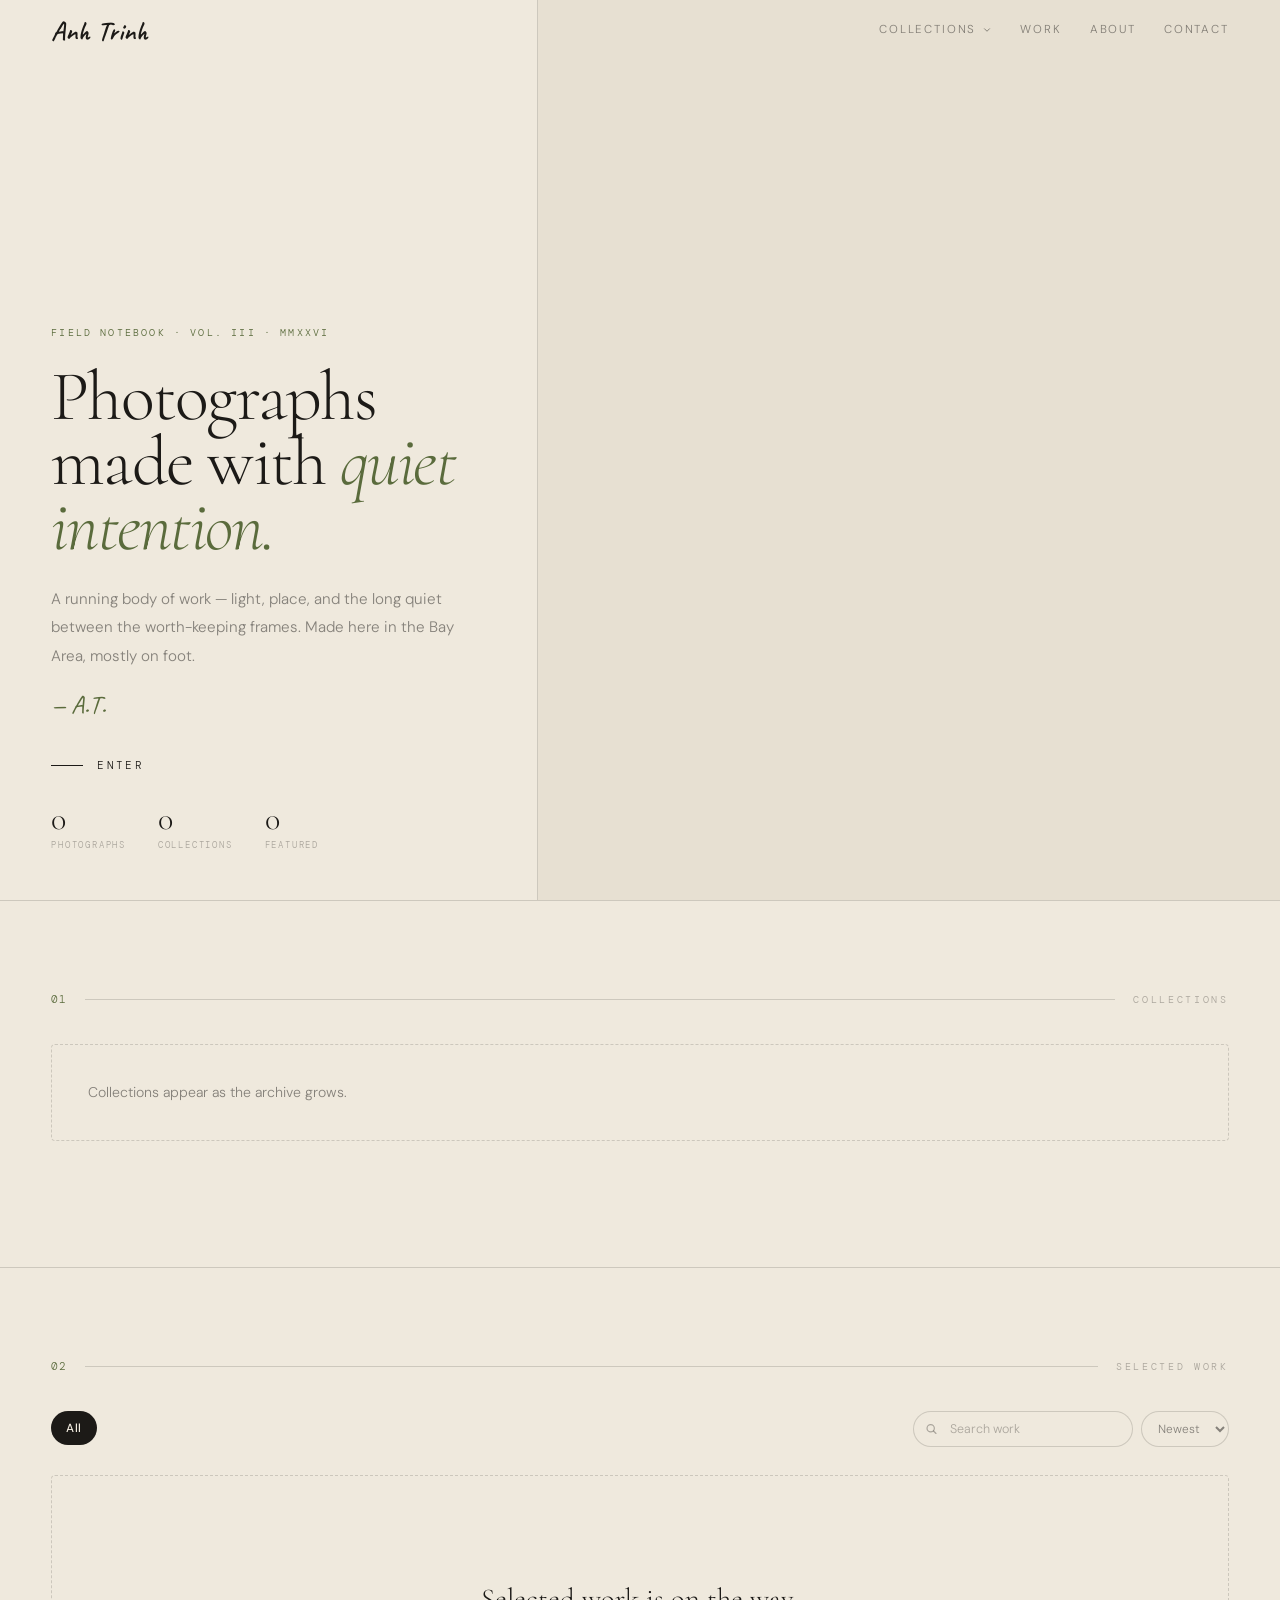
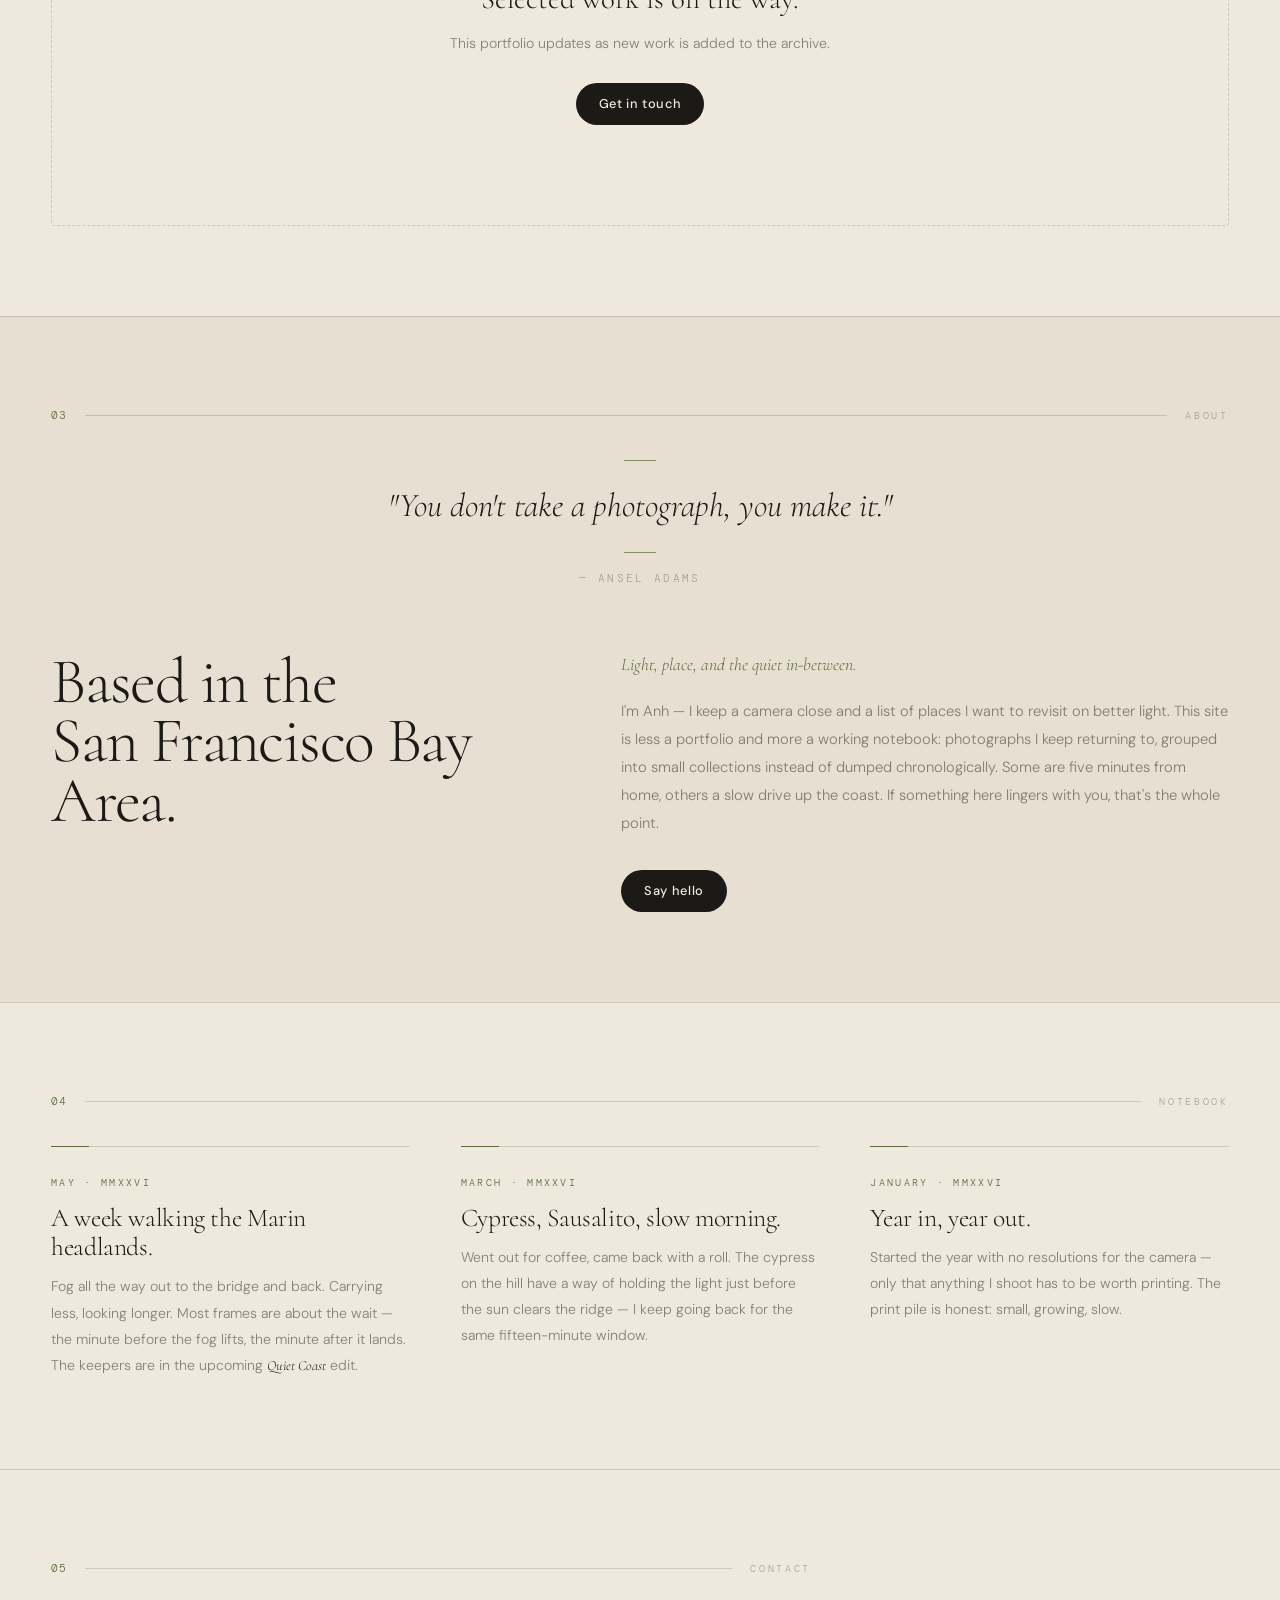
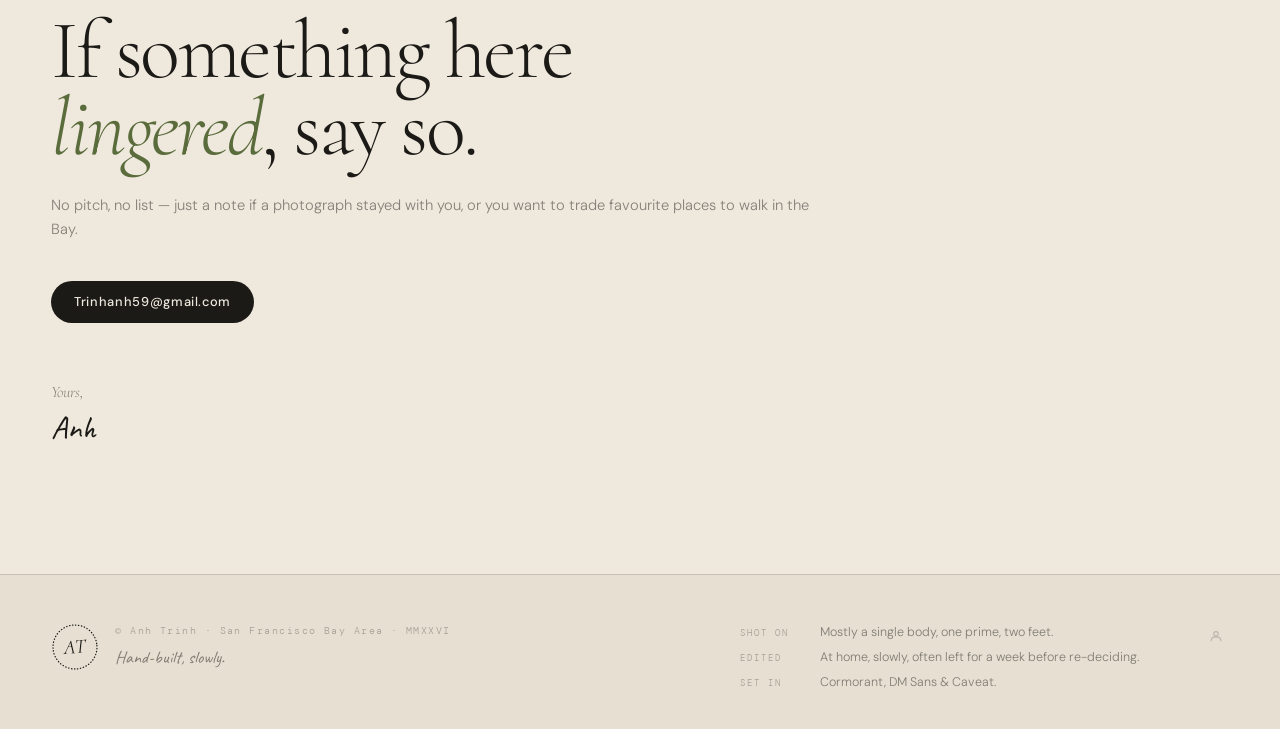
==== commit d3d9fd63: "Redesign: atelier voice, olive palette, handwritten marks Repalettes from red accent to muted olive " ====
--- a/index.html
+++ b/index.html
@@ -13,50 +13,17 @@
   <meta property="og:title" id="ogTitle" content="Anh Trinh | Photography" />
   <meta property="og:description" id="ogDescription" content="Photography portfolio by Anh Trinh, featuring quiet, place-driven work from the San Francisco Bay Area and beyond." />
   <meta property="og:url" id="ogUrl" content="/" />
-  <meta property="og:image" id="ogImage" content="/social-preview.png" />
+  <meta property="og:image" id="ogImage" content="social-preview.png" />
   <meta name="twitter:card" content="summary_large_image" />
   <meta name="twitter:title" id="twitterTitle" content="Anh Trinh | Photography" />
   <meta name="twitter:description" id="twitterDescription" content="Photography portfolio by Anh Trinh, featuring quiet, place-driven work from the San Francisco Bay Area and beyond." />
-  <meta name="twitter:image" id="twitterImage" content="/social-preview.png" />
+  <meta name="twitter:image" id="twitterImage" content="social-preview.png" />
   <link rel="preconnect" href="https://fonts.googleapis.com" />
   <link rel="preconnect" href="https://fonts.gstatic.com" crossorigin />
-  <link href="https://fonts.googleapis.com/css2?family=Cormorant:ital,wght@0,300;0,400;1,300;1,400&family=DM+Sans:wght@300;400;500&family=DM+Mono:wght@300;400&display=swap" rel="stylesheet" />
+  <link href="https://fonts.googleapis.com/css2?family=Caveat:wght@500;600;700&family=Cormorant:ital,wght@0,300;0,400;1,300;1,400&family=DM+Sans:wght@300;400;500&family=DM+Mono:wght@300;400&display=swap" rel="stylesheet" />
   <link rel="stylesheet" href="styles.css" />
-  <script type="application/ld+json">
-  {
-    "@context": "https://schema.org",
-    "@graph": [
-      {
-        "@type": "Person",
-        "@id": "#anh-trinh",
-        "name": "Anh Trinh",
-        "jobTitle": "Photographer",
-        "url": "/",
-        "email": "mailto:Trinhanh59@gmail.com",
-        "address": {
-          "@type": "PostalAddress",
-          "addressRegion": "California",
-          "addressCountry": "US",
-          "addressLocality": "San Francisco Bay Area"
-        }
-      },
-      {
-        "@type": "WebSite",
-        "name": "Anh Trinh | Photography",
-        "url": "/",
-        "description": "Photography portfolio by Anh Trinh, featuring quiet, place-driven work from the San Francisco Bay Area and beyond.",
-        "author": { "@id": "#anh-trinh" },
-        "inLanguage": "en"
-      }
-    ]
-  }
-  </script>
 </head>
 <body>
-  <div class="film-grain" aria-hidden="true"></div>
-  <div class="intro-overlay" id="introOverlay" aria-hidden="true">
-    <div class="intro-word" id="introWord">Quiet.</div>
-  </div>
   <a class="skip-link" href="#mainContent">Skip to content</a>
 
   <nav class="nav" id="mainNav">
@@ -97,9 +64,10 @@
     <section class="hero" id="top">
       <div class="hero-left">
         <div class="hero-left-body">
-          <p class="hero-eyebrow" id="heroEyebrow">Photography · San Francisco Bay Area</p>
+          <p class="hero-eyebrow" id="heroEyebrow">Field notebook · Vol. III · MMXXVI</p>
           <h1 class="hero-title" id="heroTitle">Photographs<br>made with <em>quiet intention.</em></h1>
-          <p class="hero-copy" id="heroText">A running body of work built around light, place, and the quiet in-between.</p>
+          <p class="hero-copy" id="heroText">A running body of work — light, place, and the long quiet between the worth-keeping frames. Made here in the Bay Area, mostly on foot.</p>
+          <p class="hero-signoff" aria-hidden="true">— A.T.</p>
         </div>
         <div class="hero-left-foot">
           <div class="hero-actions">
@@ -123,27 +91,12 @@
               <span class="hero-stat-label">Featured</span>
             </div>
           </div>
-          <p class="hero-currently" id="heroCurrently" aria-live="polite"></p>
-        </div>
-        <div class="scroll-hint" id="scrollHint" aria-hidden="true">
-          <span class="scroll-hint-label">Scroll to explore</span>
-          <span class="scroll-hint-line"></span>
         </div>
       </div>
 
       <div class="hero-right">
-        <div class="hero-photo-col">
-          <div class="hero-photo-frame" id="heroPhotoFrame">
-            <img class="hero-photo hidden" id="heroCoverImg" alt="Front page photograph" fetchpriority="high" />
-          </div>
-          <div class="hero-photo-dots" id="heroPhotoDots" aria-label="Hero photograph slides" role="tablist"></div>
-        </div>
-      </div>
-    </section>
-
-    <section class="filmstrip-section" id="filmstripSection" aria-label="Recently added photographs" hidden>
-      <div class="filmstrip-label">Recently added</div>
-      <div class="filmstrip" id="filmstrip"></div>
+        <img class="hero-photo hidden" id="heroCoverImg" alt="Front page photograph" fetchpriority="high" />
+      </div>
     </section>
 
     <section class="section" id="collections">
@@ -152,7 +105,7 @@
         <div class="rule-line"></div>
         <span class="rule-label">Collections</span>
       </div>
-      <button class="btn-ghost hidden" id="newAlbumBtn" type="button">+ New Collection</button>
+      <button class="btn-ghost hidden" id="newAlbumBtn" type="button" style="margin-bottom:32px;">+ New Collection</button>
       <div id="seriesWrap" class="stagger">
         <div class="empty-placeholder">
           Collections appear as the archive grows.
@@ -194,15 +147,10 @@
       </div>
 
       <div id="galleryWrap">
-        <div class="photo-grid-skeleton" aria-hidden="true">
-          <div class="skel skel-a"></div>
-          <div class="skel skel-b"></div>
-          <div class="skel skel-c"></div>
-          <div class="skel skel-d"></div>
-          <div class="skel skel-e"></div>
-          <div class="skel skel-f"></div>
-          <div class="skel skel-a"></div>
-          <div class="skel skel-c"></div>
+        <div class="empty">
+          <h3>Selected work is on the way.</h3>
+          <p>This space updates as new photographs are added to the archive.</p>
+          <div class="empty-actions" id="emptyActions"></div>
         </div>
       </div>
     </section>
@@ -213,46 +161,108 @@
         <div class="rule-line"></div>
         <span class="rule-label">About</span>
       </div>
+
+      <figure class="epigraph reveal">
+        <blockquote>"You don't take a photograph, you make it."</blockquote>
+        <figcaption>— Ansel Adams</figcaption>
+      </figure>
+
       <div class="about-grid">
         <div class="reveal">
           <h2 class="section-display" id="aboutHeadline">Based in the<br>San Francisco Bay Area.</h2>
         </div>
-        <div class="reveal stagger-2">
-          <p class="about-tagline" id="aboutTagline">"Light, place, and the quiet in-between."</p>
+        <div class="reveal" style="transition-delay:0.1s;">
+          <p class="about-tagline" id="aboutTagline">Light, place, and the quiet in-between.</p>
           <p class="about-body" id="aboutText">
-            I photograph light, place, and the quieter moments that make a frame feel lasting. This portfolio is an evolving edit of work I keep returning to, organized into collections that feel intentional rather than just chronological.
+            I'm Anh — I keep a camera close and a list of places I want to revisit on better light. This site is less a portfolio and more a working notebook: photographs I keep returning to, grouped into small collections instead of dumped chronologically. Some are five minutes from home, others a slow drive up the coast. If something here lingers with you, that's the whole point.
           </p>
           <div class="about-links">
-            <a class="btn" href="mailto:Trinhanh59@gmail.com" id="contactEmailBtn">Get in touch</a>
-          </div>
-        </div>
+            <a class="btn" href="mailto:Trinhanh59@gmail.com" id="contactEmailBtn">Say hello</a>
+          </div>
+        </div>
+      </div>
+    </section>
+
+    <section class="section section-notebook" id="notebook">
+      <div class="section-rule reveal">
+        <span class="rule-num">04</span>
+        <div class="rule-line"></div>
+        <span class="rule-label">Notebook</span>
+      </div>
+
+      <div class="notebook-grid">
+        <article class="notebook-entry reveal">
+          <p class="notebook-date">May · MMXXVI</p>
+          <h3 class="notebook-title">A week walking the Marin headlands.</h3>
+          <p class="notebook-body">Fog all the way out to the bridge and back. Carrying less, looking longer. Most frames are about the wait — the minute before the fog lifts, the minute after it lands. The keepers are in the upcoming <em>Quiet Coast</em> edit.</p>
+        </article>
+        <article class="notebook-entry reveal" style="transition-delay:0.08s;">
+          <p class="notebook-date">March · MMXXVI</p>
+          <h3 class="notebook-title">Cypress, Sausalito, slow morning.</h3>
+          <p class="notebook-body">Went out for coffee, came back with a roll. The cypress on the hill have a way of holding the light just before the sun clears the ridge — I keep going back for the same fifteen-minute window.</p>
+        </article>
+        <article class="notebook-entry reveal" style="transition-delay:0.16s;">
+          <p class="notebook-date">January · MMXXVI</p>
+          <h3 class="notebook-title">Year in, year out.</h3>
+          <p class="notebook-body">Started the year with no resolutions for the camera — only that anything I shoot has to be worth printing. The print pile is honest: small, growing, slow.</p>
+        </article>
       </div>
     </section>
 
     <section class="section" id="contact">
       <div class="contact-inner">
         <div class="section-rule reveal">
-          <span class="rule-num">04</span>
+          <span class="rule-num">05</span>
           <div class="rule-line"></div>
           <span class="rule-label">Contact</span>
         </div>
-        <h2 class="contact-display reveal" id="contactDisplay">Open to commissions,<br>prints &amp; collaborations.</h2>
-        <p class="contact-sub reveal stagger-1" id="contactSub">Available for work in the Bay Area and beyond.</p>
-        <div class="contact-actions reveal stagger-3">
+        <h2 class="contact-display reveal" id="contactDisplay">If something here<br><em>lingered</em>, say so.</h2>
+        <p class="contact-sub reveal" id="contactSub" style="transition-delay:0.08s;">No pitch, no list — just a note if a photograph stayed with you, or you want to trade favourite places to walk in the Bay.</p>
+        <div class="contact-actions reveal" style="transition-delay:0.16s;">
           <a class="btn" href="mailto:Trinhanh59@gmail.com" id="contactEmailLink">Trinhanh59@gmail.com</a>
         </div>
+        <p class="contact-signoff reveal" style="transition-delay:0.24s;">Yours,<br><span class="contact-signature">Anh</span></p>
       </div>
     </section>
   </main>
 
   <footer>
-    <p id="footerSecretTrigger">© Anh Trinh · San Francisco Bay Area</p>
-    <button class="owner-icon-btn" id="ownerBtn" type="button" title="Owner access" aria-label="Owner access">
-      <svg width="14" height="14" viewBox="0 0 16 16" fill="none" xmlns="http://www.w3.org/2000/svg" aria-hidden="true">
-        <circle cx="8" cy="5.5" r="2.5" stroke="currentColor" stroke-width="1.25"/>
-        <path d="M2.5 13.5C2.5 11 4.5 9 8 9C11.5 9 13.5 11 13.5 13.5" stroke="currentColor" stroke-width="1.25" stroke-linecap="round"/>
-      </svg>
-    </button>
+    <div class="footer-shell">
+      <div class="footer-mark">
+        <span class="at-monogram" aria-hidden="true">
+          <svg viewBox="0 0 48 48" width="48" height="48" aria-hidden="true">
+            <circle cx="24" cy="24" r="22" fill="none" stroke="currentColor" stroke-width="1.25" stroke-dasharray="0.4 2.6" stroke-linecap="round"/>
+            <text x="24" y="30" text-anchor="middle" font-family="Cormorant, Georgia, serif" font-style="italic" font-weight="400" font-size="20" fill="currentColor">AT</text>
+          </svg>
+        </span>
+        <div class="footer-credit">
+          <p id="footerSecretTrigger">© Anh Trinh · San Francisco Bay Area · MMXXVI</p>
+          <p class="footer-sign">Hand-built, slowly.</p>
+        </div>
+      </div>
+
+      <dl class="colophon" aria-label="Colophon">
+        <div class="colophon-row">
+          <dt>Shot on</dt>
+          <dd>Mostly a single body, one prime, two feet.</dd>
+        </div>
+        <div class="colophon-row">
+          <dt>Edited</dt>
+          <dd>At home, slowly, often left for a week before re-deciding.</dd>
+        </div>
+        <div class="colophon-row">
+          <dt>Set in</dt>
+          <dd>Cormorant, DM Sans &amp; Caveat.</dd>
+        </div>
+      </dl>
+
+      <button class="owner-icon-btn" id="ownerBtn" type="button" title="Owner access" aria-label="Owner access">
+        <svg width="14" height="14" viewBox="0 0 16 16" fill="none" xmlns="http://www.w3.org/2000/svg" aria-hidden="true">
+          <circle cx="8" cy="5.5" r="2.5" stroke="currentColor" stroke-width="1.25"/>
+          <path d="M2.5 13.5C2.5 11 4.5 9 8 9C11.5 9 13.5 11 13.5 13.5" stroke="currentColor" stroke-width="1.25" stroke-linecap="round"/>
+        </svg>
+      </button>
+    </div>
   </footer>
 
   <div class="owner-bar" id="ownerBar">
@@ -312,7 +322,7 @@
       </div>
       <div class="modal-foot">
         <p class="field-note" id="reviewFootNote">Nothing is published until you save.</p>
-        <div class="form-actions">
+        <div style="display:flex;gap:10px;">
           <button class="btn-quiet" id="reviewCancelBtn" type="button">Cancel</button>
           <button class="btn" id="reviewSaveBtn" type="button">Save to portfolio</button>
         </div>
@@ -359,18 +369,18 @@
             <p class="field-note" id="albumNameNote"></p>
           </div>
           <div class="field">
-            <label for="albumDescField">Description <span class="optional-hint">optional</span></label>
+            <label for="albumDescField">Description <span style="color:var(--muted2);font-weight:300;">optional</span></label>
             <textarea id="albumDescField" name="description" placeholder="A short note that frames this body of work..." rows="3"></textarea>
           </div>
           <div class="field">
-            <label for="albumSortField">Collection order <span class="optional-hint">optional</span></label>
+            <label for="albumSortField">Collection order <span style="color:var(--muted2);font-weight:300;">optional</span></label>
             <input id="albumSortField" name="sortOrder" type="number" min="1" step="1" placeholder="Lower numbers appear first" />
             <p class="field-note">Leave blank to let the site order collections automatically.</p>
           </div>
           <p class="field-note">Set a collection cover from any photograph inside that collection.</p>
           <p class="error-msg" id="albumErr" aria-live="polite"></p>
-          <div class="form-actions-spread">
-            <button type="button" class="btn-danger-pill hidden" id="albumDeleteBtn">
+          <div style="display:flex;gap:10px;justify-content:space-between;align-items:center;">
+            <button type="button" class="btn-danger hidden" id="albumDeleteBtn" style="border-radius:999px;border:1px solid rgba(224,112,112,0.35);color:var(--danger);cursor:pointer;background:transparent;padding:8px 18px;font-size:0.82rem;">
               Delete collection
             </button>
             <button class="btn" type="submit">Save collection</button>
@@ -385,7 +395,7 @@
       <div class="modal-head">
         <div>
           <p class="modal-head-label">Confirm</p>
-          <h3 id="confirmTitle">Delete this photograph?</h3>
+          <h3>Delete this photograph?</h3>
         </div>
         <button class="close-btn" data-close="confirmOverlay" type="button">×</button>
       </div>
@@ -393,12 +403,12 @@
         <p id="confirmMsg">This will permanently remove the photo. It cannot be undone.</p>
         <div class="confirm-actions">
           <button class="btn-quiet" data-close="confirmOverlay" type="button">Cancel</button>
-          <button class="btn btn-danger-solid" id="confirmDeleteBtn" type="button">Delete</button>
-        </div>
-      </div>
-    </div>
-  </div>
-
-  <script src="app.js" defer></script>
+          <button class="btn btn-danger" id="confirmDeleteBtn" type="button" style="background:#e07070;color:#080808;border-color:transparent;">Delete</button>
+        </div>
+      </div>
+    </div>
+  </div>
+
+  <script src="app.js"></script>
 </body>
 </html>
--- a/styles.css
+++ b/styles.css
@@ -2,100 +2,25 @@
 html { scroll-behavior: smooth; }
 
 :root {
-  --bg:      #f2ede4;
-  --bg2:     #ebe5db;
-  --bg3:     #e2dcd2;
+  --bg:      #efe9dd;
+  --bg2:     #e7e0d2;
+  --bg3:     #ddd5c5;
   --line:    rgba(28,26,23,0.08);
   --line2:   rgba(28,26,23,0.16);
   --text:    #1c1a17;
-  --muted:   rgba(28,26,23,0.62);
-  --muted2:  rgba(28,26,23,0.48);
-  --accent:  #c94040;
-  --danger:  #c94040;
+  --muted:   rgba(28,26,23,0.50);
+  --muted2:  rgba(28,26,23,0.32);
+  --accent:  #5a6b3c;
+  --accent2: #8a4a2a;
+  --danger:  #c14a3a;
   --success: #3d7a5a;
   --serif:   'Cormorant', Georgia, serif;
   --sans:    'DM Sans', system-ui, sans-serif;
   --mono:    'DM Mono', 'Courier New', monospace;
+  --script:  'Caveat', 'Homemade Apple', cursive;
   --max:     1400px;
   --ease:    cubic-bezier(0.16, 1, 0.3, 1);
   --pad:     clamp(24px, 4vw, 64px);
-  --grain-opacity: 0.055;
-  --ambient-warm: 0;
-}
-
-/* Time-of-day ambient shift. Warmer at golden hour, cooler late night.
-   Shifts the base bg color temperature by a few degrees via a tint
-   overlay on body. Very subtle. */
-body.time-dawn    { --ambient-warm: 0.02; }
-body.time-morning { --ambient-warm: 0.04; }
-body.time-midday  { --ambient-warm: 0.00; }
-body.time-dusk    { --ambient-warm: 0.08; }
-body.time-night   { --ambient-warm: 0.05; }
-
-body::before {
-  content: "";
-  position: fixed;
-  inset: 0;
-  background: linear-gradient(180deg, rgba(224,150,80,var(--ambient-warm)) 0%, rgba(200,120,60,calc(var(--ambient-warm) * 0.6)) 100%);
-  pointer-events: none;
-  z-index: 1;
-  mix-blend-mode: multiply;
-  transition: background 2s ease;
-}
-
-/* First-visit intro overlay: dark canvas with one word, fades out. */
-.intro-overlay {
-  position: fixed;
-  inset: 0;
-  z-index: 10000;
-  background: #0e0d0b;
-  display: none;
-  align-items: center;
-  justify-content: center;
-  pointer-events: none;
-  transition: opacity 0.9s ease;
-}
-.intro-overlay.show { display: flex; pointer-events: auto; }
-.intro-overlay.fade-out { opacity: 0; }
-.intro-word {
-  font-family: var(--serif);
-  font-style: italic;
-  font-weight: 300;
-  font-size: clamp(3rem, 7vw, 5.5rem);
-  color: #f2ede4;
-  letter-spacing: -0.02em;
-  opacity: 0;
-  transform: translateY(14px);
-  animation: introWordIn 1.1s var(--ease) 0.1s forwards;
-}
-@keyframes introWordIn {
-  to { opacity: 1; transform: translateY(0); }
-}
-
-/* Nav brand signature draw-in on first load. */
-.nav-brand {
-  display: inline-block;
-  position: relative;
-  clip-path: inset(0 100% 0 0);
-  animation: navBrandDraw 1.1s var(--ease) 0.4s forwards;
-}
-@keyframes navBrandDraw {
-  to { clip-path: inset(0 0 0 0); }
-}
-
-/* Film-grain overlay — static noise, tiled, multiply blend. */
-.film-grain {
-  position: fixed;
-  inset: 0;
-  pointer-events: none;
-  z-index: 9998;
-  opacity: var(--grain-opacity);
-  background-image: url("data:image/svg+xml;utf8,<svg xmlns='http://www.w3.org/2000/svg' width='240' height='240'><filter id='n'><feTurbulence type='fractalNoise' baseFrequency='0.92' numOctaves='2' seed='5'/><feColorMatrix values='0 0 0 0 0.08  0 0 0 0 0.07  0 0 0 0 0.06  0 0 0 0.85 0'/></filter><rect width='240' height='240' filter='url(%23n)'/></svg>");
-  mix-blend-mode: multiply;
-  will-change: transform;
-}
-@media (prefers-reduced-motion: reduce) {
-  .film-grain { opacity: calc(var(--grain-opacity) * 0.6); }
 }
 
 body {
@@ -144,7 +69,7 @@
 }
 
 :focus-visible {
-  outline: 2px solid rgba(201,64,64,0.8);
+  outline: 2px solid rgba(90,107,60,0.8);
   outline-offset: 3px;
 }
 
@@ -193,15 +118,18 @@
 }
 
 .nav-brand {
-  font-family: var(--serif);
-  font-size: 1.05rem;
-  font-weight: 400;
-  letter-spacing: 0.12em;
-  text-transform: uppercase;
+  font-family: var(--script);
+  font-size: 1.7rem;
+  font-weight: 600;
+  letter-spacing: 0;
+  text-transform: none;
   color: var(--text);
   position: relative;
   z-index: 2;
-}
+  line-height: 1;
+  transform: translateY(2px);
+}
+.nav-brand:hover { color: var(--accent); }
 
 .nav-links {
   display: flex;
@@ -428,25 +356,7 @@
   opacity: 0;
   animation: fadeUp 1.1s var(--ease) 0.45s forwards;
 }
-/* When JS has wrapped words in spans, drop the whole-title animation
-   so the per-word stagger drives the reveal instead. */
-.hero-title[data-enhanced="1"] {
-  animation: none;
-  opacity: 1;
-  transform: none;
-}
 .hero-title em { font-style: italic; color: var(--accent); }
-.hero-title .hero-word {
-  display: inline-block;
-  opacity: 0;
-  transform: translateY(26px);
-  animation: heroWordUp 0.9s var(--ease) forwards;
-  animation-delay: calc(0.45s + var(--i, 0) * 0.08s);
-}
-@keyframes heroWordUp {
-  from { opacity: 0; transform: translateY(26px); }
-  to   { opacity: 1; transform: translateY(0); }
-}
 
 .hero-copy {
   color: var(--muted);
@@ -482,8 +392,7 @@
   letter-spacing: 0.22em;
   text-transform: uppercase;
   color: var(--text);
-  transition: color 0.25s ease, gap 0.35s var(--ease), transform 0.35s var(--ease);
-  will-change: transform;
+  transition: color 0.25s, gap 0.35s var(--ease);
 }
 .hero-enter:hover { color: var(--accent); gap: 22px; }
 
@@ -504,58 +413,6 @@
   animation: fadeIn 1s ease 0.9s forwards;
 }
 
-.hero-currently {
-  margin-top: 18px;
-  font-family: var(--mono);
-  font-size: 0.62rem;
-  letter-spacing: 0.22em;
-  text-transform: uppercase;
-  color: var(--muted);
-  opacity: 0;
-  animation: fadeIn 1s ease 1.3s forwards;
-  transition: opacity 0.4s ease;
-  min-height: 1em;
-}
-.hero-currently:empty::before { content: "\00a0"; }
-
-.scroll-hint {
-  position: absolute;
-  bottom: 28px;
-  left: 50%;
-  transform: translateX(-50%);
-  display: flex;
-  flex-direction: column;
-  align-items: center;
-  gap: 10px;
-  font-family: var(--mono);
-  font-size: 0.56rem;
-  letter-spacing: 0.26em;
-  text-transform: uppercase;
-  color: var(--muted);
-  opacity: 0;
-  pointer-events: none;
-  animation: scrollHintFade 1.2s var(--ease) 2.2s forwards;
-  transition: opacity 0.6s ease;
-}
-.scroll-hint.dismissed { opacity: 0 !important; }
-.scroll-hint-line {
-  display: block;
-  width: 1px;
-  height: 28px;
-  background: var(--muted);
-  animation: scrollHintPulse 1.8s ease-in-out infinite;
-  transform-origin: top center;
-}
-@keyframes scrollHintFade {
-  from { opacity: 0; transform: translate(-50%, 8px); }
-  to   { opacity: 0.65; transform: translate(-50%, 0); }
-}
-@keyframes scrollHintPulse {
-  0%, 100% { transform: scaleY(1); opacity: 0.8; }
-  50%      { transform: scaleY(0.6); opacity: 0.3; }
-}
-.hero { position: relative; }
-
 .hero-stat { display: flex; flex-direction: column; gap: 3px; }
 
 .hero-stat-num {
@@ -582,25 +439,6 @@
   justify-content: center;
   padding: 80px 48px 48px;
   overflow: hidden;
-}
-
-.hero-photo-col {
-  display: flex;
-  flex-direction: column;
-  align-items: center;
-  gap: 0;
-  max-width: 100%;
-}
-
-.hero-photo-frame {
-  position: relative;
-  max-width: 100%;
-  max-height: calc(100svh - 128px);
-  display: flex;
-  align-items: center;
-  justify-content: center;
-  transition: transform 0.6s cubic-bezier(0.16, 1, 0.3, 1);
-  will-change: transform;
 }
 
 .hero-photo {
@@ -611,74 +449,10 @@
   object-fit: contain;
   display: block;
   opacity: 0;
-  animation:
-    fadeIn 1.4s var(--ease) 0.6s forwards,
-    kenBurns 24s ease-in-out 2.2s infinite alternate;
+  animation: fadeIn 1.2s ease 0.6s forwards;
   box-shadow: 0 8px 60px rgba(28,26,23,0.12);
-  transition: opacity 0.7s ease, filter 0.4s ease;
-  will-change: opacity, transform;
-  transform-origin: center center;
 }
 .hero-photo:not([src]), .hero-photo[src=""] { display: none; }
-
-@keyframes kenBurns {
-  0%   { transform: scale(1.0); }
-  100% { transform: scale(1.045); }
-}
-
-/* Clickable hero photo affordance */
-.hero-photo-frame.clickable { cursor: zoom-in; }
-.hero-photo-frame.clickable::after {
-  content: "View photograph";
-  position: absolute;
-  bottom: 16px;
-  left: 50%;
-  transform: translateX(-50%) translateY(8px);
-  font-family: var(--mono);
-  font-size: 0.58rem;
-  letter-spacing: 0.22em;
-  text-transform: uppercase;
-  color: var(--text);
-  background: rgba(242,237,228,0.92);
-  padding: 8px 14px;
-  border-radius: 999px;
-  opacity: 0;
-  pointer-events: none;
-  transition: opacity 0.3s ease, transform 0.3s ease;
-  backdrop-filter: blur(8px);
-  white-space: nowrap;
-}
-.hero-photo-frame.clickable:hover::after {
-  opacity: 1;
-  transform: translateX(-50%) translateY(0);
-}
-.hero-photo-frame.clickable:hover .hero-photo { filter: brightness(0.92); }
-
-/* Slide indicator dots under the hero photo */
-.hero-photo-dots {
-  display: flex;
-  gap: 10px;
-  margin-top: 18px;
-  justify-content: center;
-  opacity: 0;
-  animation: fadeIn 0.8s ease 2s forwards;
-}
-.hero-photo-dots .dot {
-  width: 6px;
-  height: 6px;
-  border-radius: 999px;
-  background: var(--text);
-  opacity: 0.22;
-  transition: opacity 0.4s ease, transform 0.4s ease;
-  cursor: pointer;
-  border: none;
-  padding: 0;
-}
-.hero-photo-dots .dot.active {
-  opacity: 0.88;
-  transform: scale(1.35);
-}
-.hero-photo-dots .dot:hover { opacity: 0.6; }
 
 @keyframes fadeUp {
   from { opacity: 0; transform: translateY(18px); }
@@ -729,141 +503,13 @@
 .btn-quiet:hover { color: var(--text); }
 
 .btn-danger {
-  border-color: rgba(201,64,64,0.35);
+  border-color: rgba(90,107,60,0.35);
   color: var(--danger);
   background: transparent;
 }
 
-.btn-danger-pill {
-  border-radius: 999px;
-  border: 1px solid rgba(224,112,112,0.35);
-  color: var(--danger);
-  cursor: pointer;
-  background: transparent;
-  padding: 8px 18px;
-  font-size: 0.82rem;
-}
-
-.btn-danger-solid {
-  background: #e07070;
-  color: #080808;
-  border-color: transparent;
-}
-
-.btn-sm {
-  font-size: 0.78rem;
-  min-height: 36px;
-  padding: 7px 16px;
-}
-
 .btn-full { width: 100%; }
 .hidden { display: none !important; }
-
-/* Layout + stagger utilities (replace inline styles) */
-.optional-hint { color: var(--muted2); font-weight: 300; }
-.form-actions { display: flex; gap: 10px; }
-.form-actions-spread { display: flex; gap: 10px; justify-content: space-between; align-items: center; }
-.stagger-1 { transition-delay: 0.08s; }
-.stagger-2 { transition-delay: 0.10s; }
-.stagger-3 { transition-delay: 0.16s; }
-.push-end { margin-left: auto; }
-#newAlbumBtn { margin-bottom: 32px; }
-
-/* Photo grid loading skeleton */
-.photo-grid-skeleton {
-  columns: 3 280px;
-  column-gap: 4px;
-}
-.photo-grid-skeleton .skel {
-  display: inline-block;
-  width: 100%;
-  margin-bottom: 4px;
-  break-inside: avoid;
-  background: linear-gradient(100deg, var(--bg3) 20%, var(--bg2) 50%, var(--bg3) 80%);
-  background-size: 200% 100%;
-  animation: skelShimmer 1.8s ease-in-out infinite;
-  border-radius: 2px;
-}
-.photo-grid-skeleton .skel-a { height: 320px; }
-.photo-grid-skeleton .skel-b { height: 240px; }
-.photo-grid-skeleton .skel-c { height: 400px; }
-.photo-grid-skeleton .skel-d { height: 280px; }
-.photo-grid-skeleton .skel-e { height: 360px; }
-.photo-grid-skeleton .skel-f { height: 220px; }
-@keyframes skelShimmer {
-  0%   { background-position: 100% 0; }
-  100% { background-position: -100% 0; }
-}
-@media (max-width: 760px) { .photo-grid-skeleton { columns: 2 160px; } }
-@media (max-width: 480px) { .photo-grid-skeleton { columns: 1; } }
-
-/* Recently added filmstrip under the hero */
-.filmstrip-section {
-  padding: 48px var(--pad) 24px;
-  border-bottom: 1px solid var(--line);
-  overflow: hidden;
-}
-.filmstrip-label {
-  font-family: var(--mono);
-  font-size: 0.56rem;
-  letter-spacing: 0.26em;
-  text-transform: uppercase;
-  color: var(--muted);
-  margin-bottom: 18px;
-}
-.filmstrip {
-  display: flex;
-  gap: 14px;
-  overflow-x: auto;
-  scroll-behavior: smooth;
-  padding-bottom: 10px;
-  scrollbar-width: thin;
-  scrollbar-color: var(--line2) transparent;
-}
-.filmstrip::-webkit-scrollbar { height: 6px; }
-.filmstrip::-webkit-scrollbar-track { background: transparent; }
-.filmstrip::-webkit-scrollbar-thumb { background: var(--line2); border-radius: 999px; }
-
-.filmstrip-tile {
-  flex: 0 0 auto;
-  width: 220px;
-  height: 150px;
-  position: relative;
-  overflow: hidden;
-  cursor: pointer;
-  background: var(--bg3);
-  border: none;
-  padding: 0;
-  transition: transform 0.4s var(--ease), filter 0.3s ease;
-}
-.filmstrip-tile img {
-  width: 100%;
-  height: 100%;
-  object-fit: cover;
-  display: block;
-  filter: brightness(0.95);
-  transition: filter 0.3s ease, transform 0.5s var(--ease);
-}
-.filmstrip-tile:hover img { filter: brightness(1); transform: scale(1.04); }
-.filmstrip-tile-title {
-  position: absolute;
-  bottom: 8px;
-  left: 10px;
-  font-family: var(--mono);
-  font-size: 0.58rem;
-  letter-spacing: 0.14em;
-  color: #f2ede4;
-  background: rgba(28,26,23,0.55);
-  padding: 3px 8px;
-  border-radius: 3px;
-  opacity: 0;
-  transition: opacity 0.3s ease;
-}
-.filmstrip-tile:hover .filmstrip-tile-title { opacity: 1; }
-
-@media (max-width: 640px) {
-  .filmstrip-tile { width: 160px; height: 110px; }
-}
 
 .section {
   padding: clamp(56px, 10vh, 100px) var(--pad);
@@ -978,7 +624,7 @@
   content: '';
   position: absolute;
   inset: 0;
-  background: linear-gradient(145deg, rgba(201,64,64,0.04), transparent 55%);
+  background: linear-gradient(145deg, rgba(90,107,60,0.04), transparent 55%);
   opacity: 0;
   transition: opacity 0.4s;
 }
@@ -1236,7 +882,7 @@
 .search-input::placeholder { color: var(--muted2); }
 .search-input:focus {
   border-color: var(--accent);
-  box-shadow: 0 0 0 3px rgba(201,64,64,0.08);
+  box-shadow: 0 0 0 3px rgba(90,107,60,0.08);
 }
 
 .sort-sel {
@@ -1262,7 +908,7 @@
   transition: border-color 0.2s, background 0.2s;
 }
 .drop-zone.visible { display: block; }
-.drop-zone.over { border-color: var(--accent); background: rgba(201,64,64,0.03); }
+.drop-zone.over { border-color: var(--accent); background: rgba(90,107,60,0.03); }
 .drop-zone p { color: var(--muted); font-size: 0.84rem; margin-top: 8px; }
 .drop-icon { font-size: 1.2rem; opacity: 0.3; margin-bottom: 4px; }
 
@@ -1332,7 +978,7 @@
   justify-content: center;
   font-size: 0.65rem;
   color: var(--accent);
-  border: 1px solid rgba(201,64,64,0.3);
+  border: 1px solid rgba(90,107,60,0.3);
   pointer-events: none;
 }
 
@@ -1349,7 +995,7 @@
   justify-content: center;
   transition: border-color 0.2s, color 0.2s, background 0.2s;
 }
-.star-toggle-btn.starred { color: var(--accent); border-color: rgba(201,64,64,0.4); background: rgba(201,64,64,0.06); }
+.star-toggle-btn.starred { color: var(--accent); border-color: rgba(90,107,60,0.4); background: rgba(90,107,60,0.06); }
 .star-toggle-btn:hover { border-color: var(--accent); color: var(--accent); }
 
 .empty {
@@ -1426,20 +1072,82 @@
 .contact-actions { display: flex; gap: 14px; flex-wrap: wrap; }
 
 footer {
-  padding: 22px var(--pad);
+  padding: 48px var(--pad) 36px;
   border-top: 1px solid var(--line2);
-  display: flex;
-  align-items: center;
-  justify-content: space-between;
+  background: var(--bg2);
+}
+
+.footer-shell {
+  display: grid;
+  grid-template-columns: auto 1fr auto;
+  align-items: start;
+  gap: clamp(28px, 5vw, 72px);
+  max-width: var(--max);
+  margin: 0 auto;
+}
+
+.footer-mark {
+  display: flex;
+  align-items: center;
   gap: 16px;
 }
 
-footer p {
+.at-monogram {
+  display: inline-flex;
+  align-items: center;
+  justify-content: center;
+  width: 48px;
+  height: 48px;
+  color: var(--text);
+  transform: rotate(-4deg);
+  transition: transform 0.5s var(--ease), color 0.3s;
+  flex-shrink: 0;
+}
+.at-monogram:hover { transform: rotate(0deg) scale(1.05); color: var(--accent); }
+
+.footer-credit { display: flex; flex-direction: column; gap: 4px; }
+.footer-credit p:first-child {
   font-family: var(--mono);
   font-size: 0.65rem;
   letter-spacing: 0.14em;
   color: var(--muted2);
   user-select: none;
+}
+.footer-sign {
+  font-family: var(--script);
+  font-size: 1.1rem;
+  color: var(--muted);
+  letter-spacing: 0;
+}
+
+.colophon {
+  display: flex;
+  flex-direction: column;
+  gap: 6px;
+  font-family: var(--mono);
+  font-size: 0.66rem;
+  color: var(--muted);
+  line-height: 1.55;
+  max-width: 540px;
+  justify-self: end;
+}
+.colophon-row {
+  display: grid;
+  grid-template-columns: 70px 1fr;
+  gap: 10px;
+  align-items: baseline;
+}
+.colophon dt {
+  letter-spacing: 0.22em;
+  text-transform: uppercase;
+  color: var(--muted2);
+  font-size: 0.56rem;
+}
+.colophon dd {
+  font-family: var(--sans);
+  font-size: 0.78rem;
+  color: var(--muted);
+  letter-spacing: 0;
 }
 
 .owner-icon-btn {
@@ -1564,7 +1272,7 @@
 }
 
 .close-btn {
-  width: 44px; height: 44px;
+  width: 32px; height: 32px;
   border-radius: 50%;
   border: 1px solid var(--line2);
   background: none;
@@ -1573,7 +1281,7 @@
   display: flex;
   align-items: center;
   justify-content: center;
-  font-size: 1.15rem;
+  font-size: 1rem;
   flex-shrink: 0;
   transition: border-color 0.2s, color 0.2s;
 }
@@ -1615,7 +1323,7 @@
 }
 .field input:focus, .field textarea:focus, .field select:focus {
   border-color: var(--accent);
-  box-shadow: 0 0 0 3px rgba(201,64,64,0.08);
+  box-shadow: 0 0 0 3px rgba(90,107,60,0.08);
 }
 .field input::placeholder, .field textarea::placeholder { color: var(--muted2); }
 .field textarea { resize: vertical; min-height: 80px; line-height: 1.6; }
@@ -1665,7 +1373,7 @@
   border-radius: 999px;
 }
 .meta-badge.ok   { background: rgba(61,122,90,0.1); color: #3d7a5a; border: 1px solid rgba(61,122,90,0.25); }
-.meta-badge.warn { background: rgba(201,64,64,0.08); color: var(--accent); border: 1px solid rgba(201,64,64,0.22); }
+.meta-badge.warn { background: rgba(90,107,60,0.08); color: var(--accent); border: 1px solid rgba(90,107,60,0.22); }
 
 .featured-toggle { display: flex; align-items: center; gap: 9px; cursor: pointer; }
 .featured-toggle-label { font-size: 0.82rem; color: var(--muted); }
@@ -1704,7 +1412,7 @@
   position: absolute;
   top: 50%;
   transform: translateY(-50%);
-  width: 44px; height: 44px;
+  width: 40px; height: 40px;
   border-radius: 50%;
   border: 1px solid var(--line2);
   background: rgba(242,237,228,0.85);
@@ -1760,7 +1468,7 @@
   border: 1px solid var(--line2);
   color: var(--muted);
 }
-.tag.featured-tag { border-color: rgba(201,64,64,0.35); color: var(--accent); }
+.tag.featured-tag { border-color: rgba(90,107,60,0.35); color: var(--accent); }
 
 .detail-desc {
   font-size: 0.88rem;
@@ -1803,6 +1511,139 @@
 }
 .confirm-body p { font-size: 0.9rem; color: var(--muted); line-height: 1.7; }
 .confirm-actions { display: flex; gap: 10px; justify-content: flex-end; }
+
+/* — atelier additions — */
+
+.hero-signoff {
+  font-family: var(--script);
+  font-size: 1.6rem;
+  color: var(--accent);
+  margin-top: 22px;
+  letter-spacing: 0;
+  line-height: 1;
+  opacity: 0;
+  animation: fadeUp 1s var(--ease) 0.95s forwards;
+}
+
+.epigraph {
+  max-width: 760px;
+  margin: 0 auto 64px;
+  padding: 0 var(--pad);
+  text-align: center;
+}
+.epigraph blockquote {
+  font-family: var(--serif);
+  font-style: italic;
+  font-weight: 300;
+  font-size: clamp(1.4rem, 2.6vw, 2.1rem);
+  line-height: 1.4;
+  color: var(--text);
+  position: relative;
+  padding: 0 8px;
+}
+.epigraph blockquote::before,
+.epigraph blockquote::after {
+  content: '';
+  display: block;
+  width: 32px;
+  height: 1px;
+  background: var(--accent);
+  margin: 0 auto;
+  opacity: 0.7;
+}
+.epigraph blockquote::before { margin-bottom: 22px; }
+.epigraph blockquote::after  { margin-top: 22px; }
+.epigraph figcaption {
+  font-family: var(--mono);
+  font-size: 0.66rem;
+  letter-spacing: 0.22em;
+  text-transform: uppercase;
+  color: var(--muted2);
+  margin-top: 18px;
+}
+
+.section-notebook {
+  background: var(--bg);
+  border-top: 1px solid var(--line2);
+}
+
+.notebook-grid {
+  display: grid;
+  grid-template-columns: repeat(auto-fit, minmax(280px, 1fr));
+  gap: clamp(28px, 4vw, 56px);
+  margin-top: 12px;
+}
+
+.notebook-entry {
+  display: flex;
+  flex-direction: column;
+  gap: 12px;
+  padding-top: 28px;
+  border-top: 1px solid var(--line2);
+  position: relative;
+}
+.notebook-entry::before {
+  content: '';
+  position: absolute;
+  top: -1px;
+  left: 0;
+  width: 38px;
+  height: 1px;
+  background: var(--accent);
+}
+
+.notebook-date {
+  font-family: var(--mono);
+  font-size: 0.6rem;
+  letter-spacing: 0.24em;
+  text-transform: uppercase;
+  color: var(--accent);
+}
+
+.notebook-title {
+  font-family: var(--serif);
+  font-weight: 300;
+  font-size: clamp(1.4rem, 2vw, 1.75rem);
+  line-height: 1.15;
+  letter-spacing: -0.015em;
+  color: var(--text);
+}
+
+.notebook-body {
+  font-size: 0.88rem;
+  line-height: 1.85;
+  color: var(--muted);
+}
+.notebook-body em {
+  font-family: var(--serif);
+  font-style: italic;
+  color: var(--text);
+}
+
+.contact-display em {
+  font-style: italic;
+  color: var(--accent);
+  font-family: var(--serif);
+}
+
+.contact-signoff {
+  margin-top: 56px;
+  font-family: var(--serif);
+  font-style: italic;
+  font-size: 1rem;
+  color: var(--muted);
+  line-height: 1.7;
+}
+.contact-signature {
+  display: inline-block;
+  font-family: var(--script);
+  font-style: normal;
+  font-size: 2rem;
+  color: var(--text);
+  line-height: 1;
+  margin-top: 6px;
+  letter-spacing: 0;
+}
 
 @media (max-width: 1000px) {
   .hero {
@@ -1826,6 +1667,12 @@
   .section-display { font-size: clamp(2.6rem, 6vw, 4rem); }
   .project-spotlight { grid-template-columns: 1fr; }
   .project-media { min-height: 260px; }
+  .footer-shell {
+    grid-template-columns: 1fr;
+    gap: 32px;
+  }
+  .colophon { justify-self: start; max-width: none; }
+  .epigraph { margin-bottom: 48px; padding: 0; }
 }
 
 @media (max-width: 760px) {
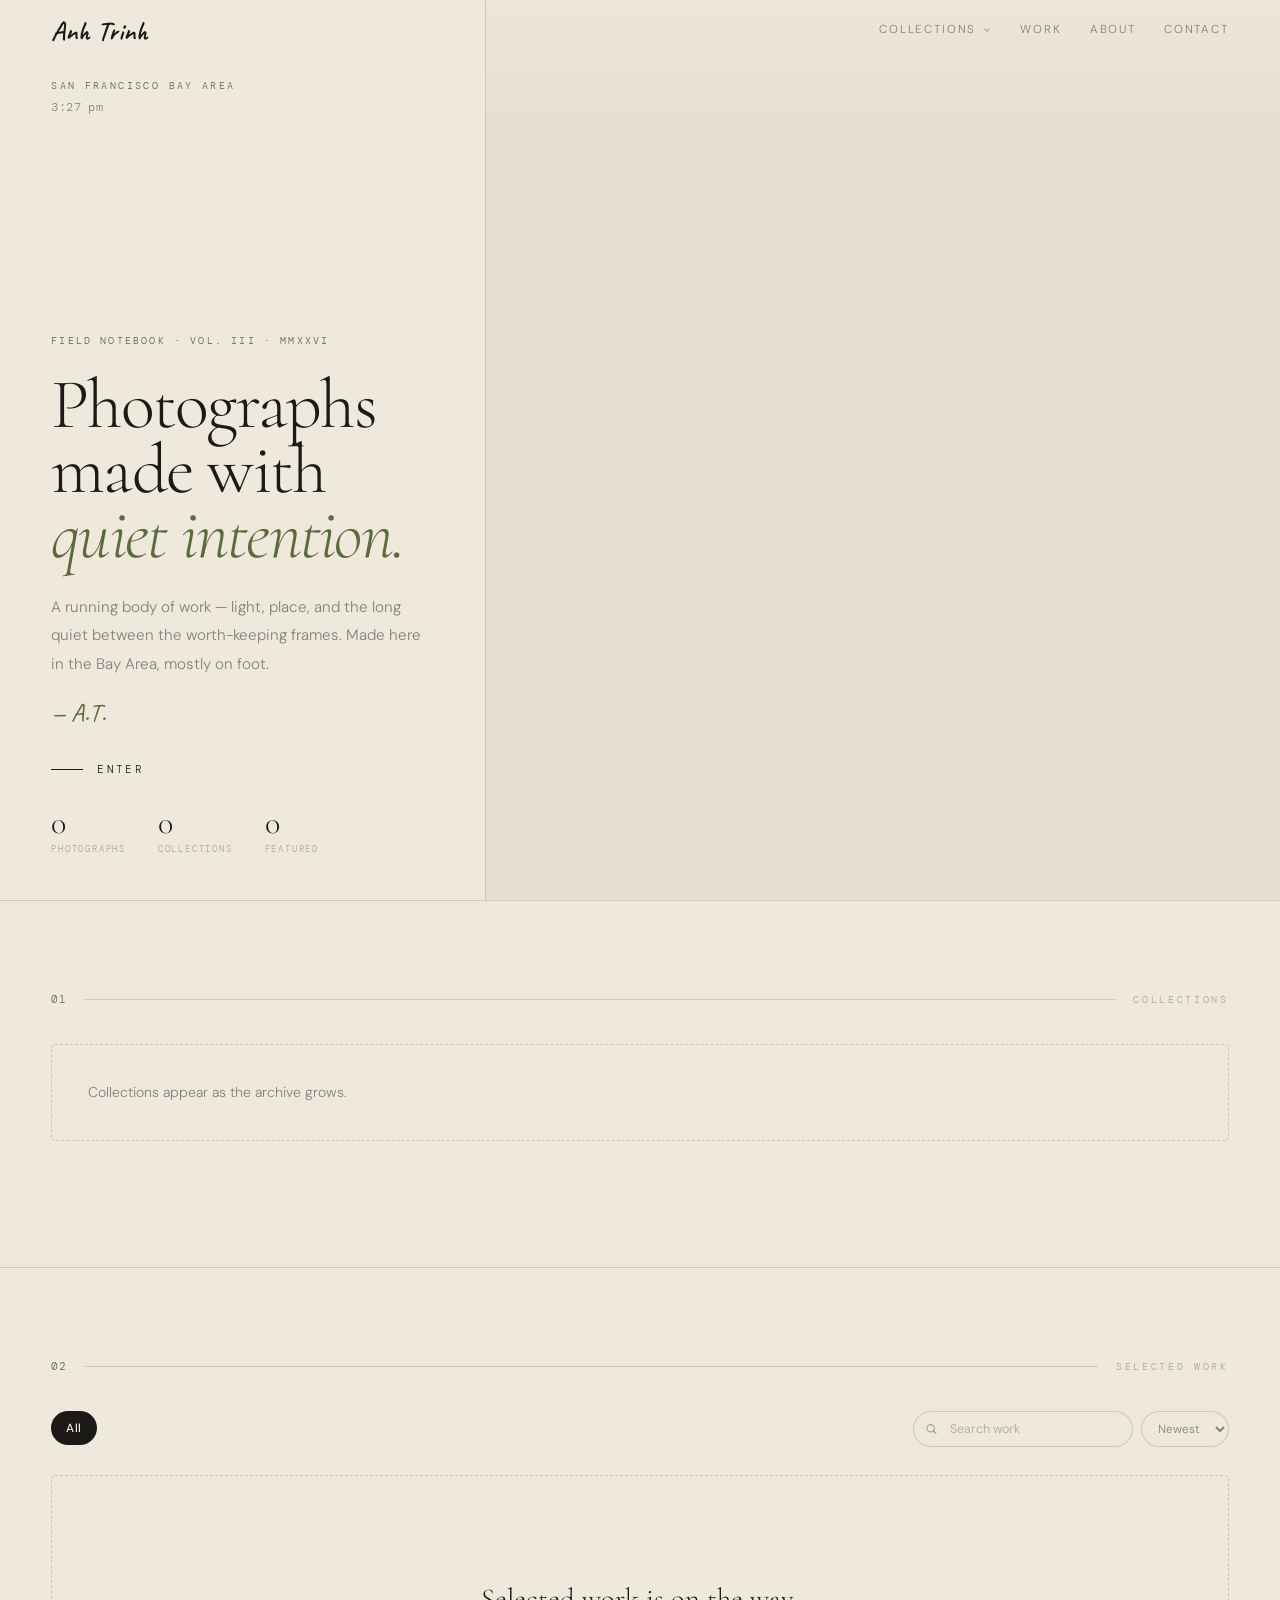
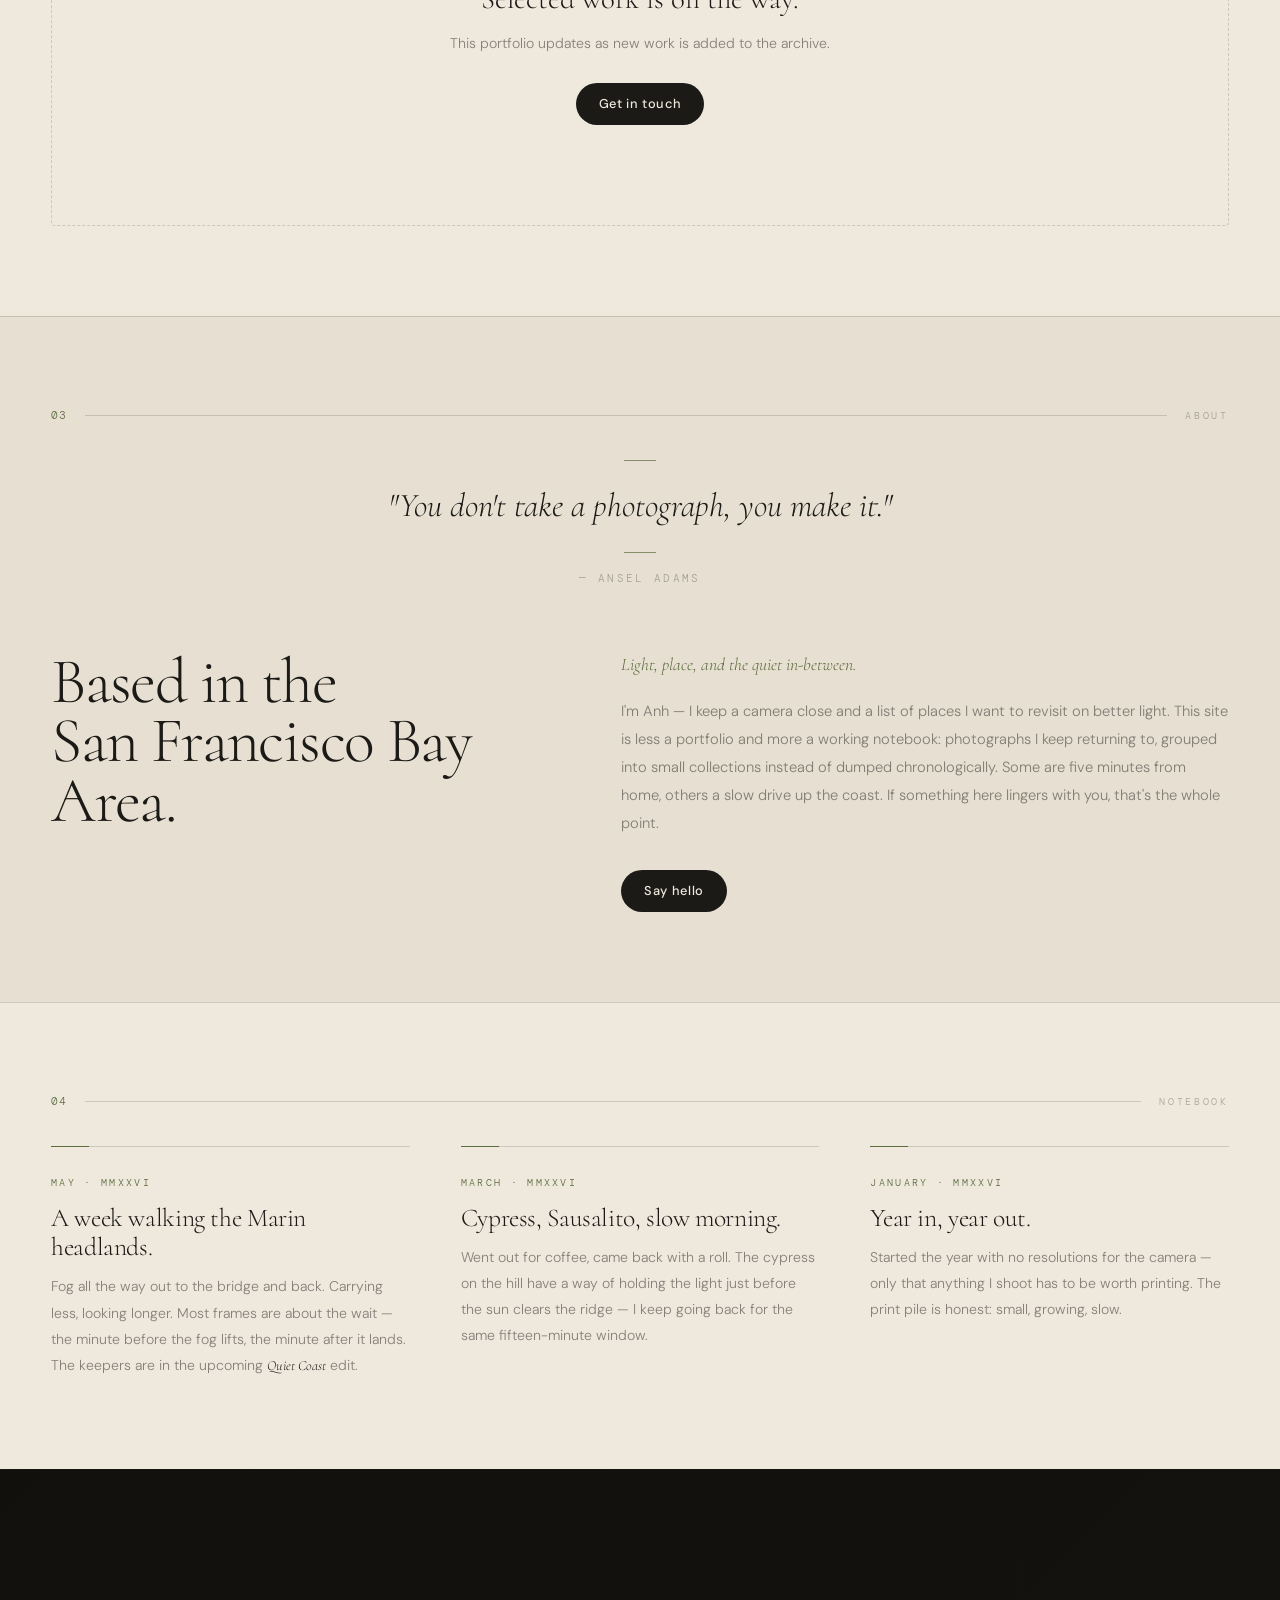
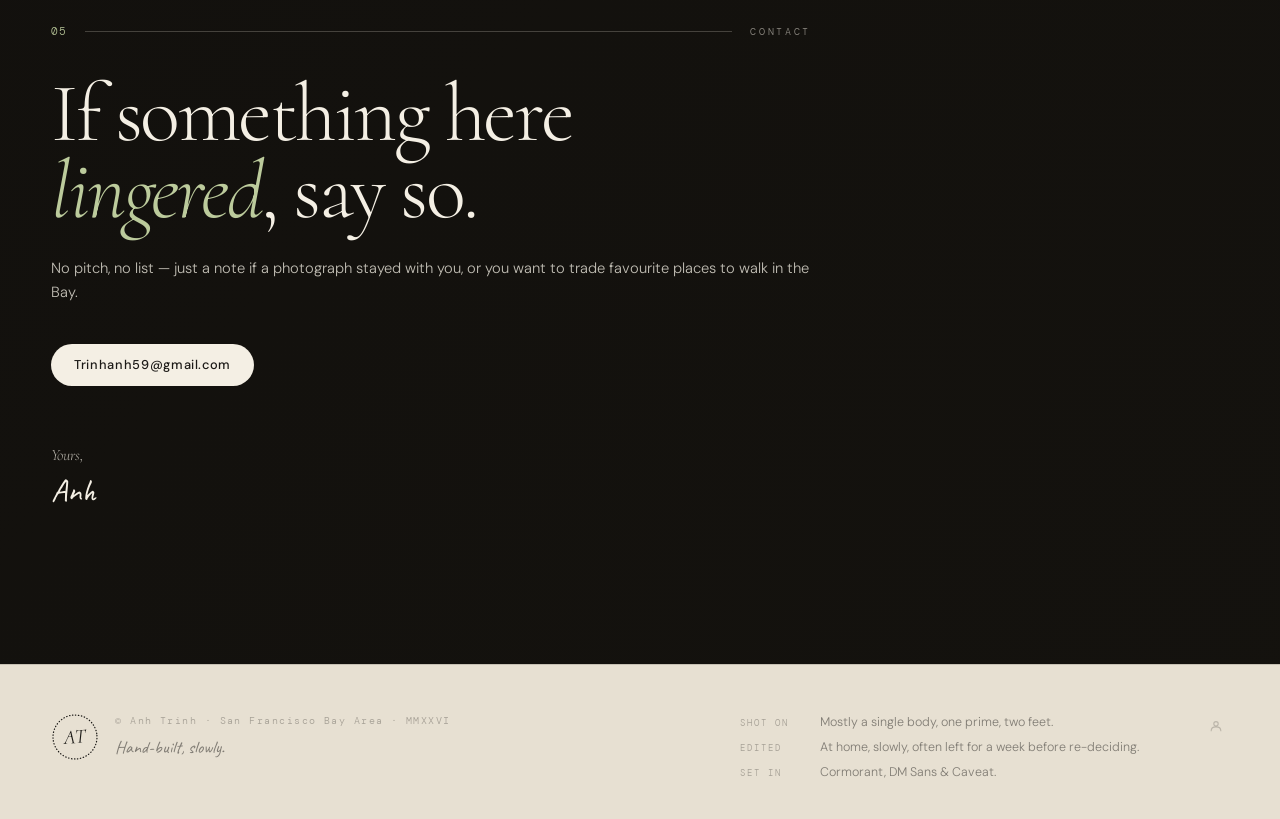
==== commit 06471340: "Reimagine landing + harden Supabase keep-alive Landing: - Immersive full-bleed featured photo that r" ====
--- a/index.html
+++ b/index.html
@@ -63,6 +63,18 @@
   <main id="mainContent">
     <section class="hero" id="top">
       <div class="hero-left">
+        <div class="hero-now" id="heroNow" aria-label="Where I am right now">
+          <span class="hero-now-place" id="heroNowPlace">San Francisco Bay Area</span>
+          <span class="hero-now-live">
+            <span class="hero-now-wx" id="heroWeather" hidden>
+              <span class="hero-now-wx-icon" id="heroWeatherIcon" aria-hidden="true"></span>
+              <span id="heroWeatherText"></span>
+            </span>
+            <span class="hero-now-sep" id="heroNowSep" aria-hidden="true" hidden>·</span>
+            <time class="hero-now-time" id="heroClock"></time>
+          </span>
+        </div>
+
         <div class="hero-left-body">
           <p class="hero-eyebrow" id="heroEyebrow">Field notebook · Vol. III · MMXXVI</p>
           <h1 class="hero-title" id="heroTitle">Photographs<br>made with <em>quiet intention.</em></h1>
@@ -95,7 +107,16 @@
       </div>
 
       <div class="hero-right">
-        <img class="hero-photo hidden" id="heroCoverImg" alt="Front page photograph" fetchpriority="high" />
+        <span class="hero-nav-scrim" aria-hidden="true"></span>
+        <button class="hero-figure hidden" id="heroFigure" type="button" aria-label="View the featured photograph">
+          <img class="hero-photo" id="heroCoverImg" alt="Featured photograph" fetchpriority="high" />
+          <span class="hero-figure-veil" aria-hidden="true"></span>
+          <span class="hero-caption" id="heroCaption" hidden>
+            <span class="hero-caption-mark" aria-hidden="true">Featured · new each visit</span>
+            <span class="hero-caption-title" id="heroCaptionTitle"></span>
+            <span class="hero-caption-loc" id="heroCaptionLoc"></span>
+          </span>
+        </button>
       </div>
     </section>
 
@@ -170,6 +191,10 @@
       <div class="about-grid">
         <div class="reveal">
           <h2 class="section-display" id="aboutHeadline">Based in the<br>San Francisco Bay Area.</h2>
+          <figure class="about-figure" id="aboutFigure" hidden>
+            <img id="aboutPhoto" alt="" loading="lazy" />
+            <figcaption class="about-figure-cap"><span id="aboutPhotoTitle"></span></figcaption>
+          </figure>
         </div>
         <div class="reveal" style="transition-delay:0.1s;">
           <p class="about-tagline" id="aboutTagline">Light, place, and the quiet in-between.</p>
@@ -209,7 +234,9 @@
       </div>
     </section>
 
-    <section class="section" id="contact">
+    <section class="section section-contact" id="contact">
+      <div class="contact-bg" id="contactBg" aria-hidden="true"></div>
+      <div class="contact-veil" aria-hidden="true"></div>
       <div class="contact-inner">
         <div class="section-rule reveal">
           <span class="rule-num">05</span>
--- a/styles.css
+++ b/styles.css
@@ -314,24 +314,57 @@
   min-height: 600px;
   height: 100svh;
   display: grid;
-  grid-template-columns: 42fr 58fr;
+  grid-template-columns: 38fr 62fr;
   position: relative;
 }
 
 .hero-left {
   background: var(--bg);
   border-right: 1px solid var(--line2);
-  padding: 80px var(--pad) 48px;
+  padding: 78px var(--pad) 44px;
   display: flex;
   flex-direction: column;
-  justify-content: space-between;
   position: relative;
   z-index: 1;
 }
 
+/* live "right now" strip — place · weather · local time */
+.hero-now {
+  display: flex;
+  flex-direction: column;
+  gap: 5px;
+  opacity: 0;
+  animation: fadeUp 0.9s var(--ease) 0.2s forwards;
+}
+.hero-now-place {
+  font-family: var(--mono);
+  font-size: 0.62rem;
+  letter-spacing: 0.24em;
+  text-transform: uppercase;
+  color: var(--accent);
+}
+.hero-now-live {
+  display: inline-flex;
+  align-items: center;
+  gap: 9px;
+  font-family: var(--mono);
+  font-size: 0.72rem;
+  letter-spacing: 0.04em;
+  color: var(--muted);
+}
+.hero-now-wx { display: inline-flex; align-items: center; gap: 6px; }
+.hero-now-wx[hidden] { display: none; }
+.hero-now-wx-icon { display: inline-flex; width: 14px; height: 14px; color: var(--accent2); }
+.hero-now-wx-icon svg { width: 100%; height: 100%; display: block; }
+.hero-now-sep { color: var(--muted2); }
+.hero-now-time { font-variant-numeric: tabular-nums; }
+
 .hero-left-body {
-  margin-top: auto;
-  padding-bottom: 40px;
+  flex: 1;
+  display: flex;
+  flex-direction: column;
+  justify-content: flex-end;
+  padding-bottom: 36px;
   max-width: 36rem;
 }
 
@@ -433,26 +466,122 @@
 }
 
 .hero-right {
+  position: relative;
   background: var(--bg2);
-  display: flex;
-  align-items: center;
-  justify-content: center;
-  padding: 80px 48px 48px;
   overflow: hidden;
 }
 
+/* keeps the fixed nav legible over any rotating photo */
+.hero-nav-scrim {
+  position: absolute;
+  top: 0;
+  left: 0;
+  right: 0;
+  height: 120px;
+  z-index: 3;
+  pointer-events: none;
+  background: linear-gradient(to bottom, rgba(239,233,221,0.62) 0%, rgba(239,233,221,0) 100%);
+}
+
+/* the featured photo fills the panel edge-to-edge and is clickable */
+.hero-figure {
+  display: block;
+  position: absolute;
+  inset: 0;
+  width: 100%;
+  height: 100%;
+  margin: 0;
+  padding: 0;
+  border: 0;
+  cursor: pointer;
+  overflow: hidden;
+  background: var(--bg2);
+}
+.hero-figure.hidden { display: none; }
+
 .hero-photo {
-  max-width: 100%;
-  max-height: calc(100svh - 128px);
-  width: auto;
-  height: auto;
-  object-fit: contain;
+  width: 100%;
+  height: 100%;
+  object-fit: cover;
+  object-position: center;
   display: block;
   opacity: 0;
-  animation: fadeIn 1.2s ease 0.6s forwards;
-  box-shadow: 0 8px 60px rgba(28,26,23,0.12);
-}
-.hero-photo:not([src]), .hero-photo[src=""] { display: none; }
+  transform: scale(1.05);
+  transition: opacity 1.3s ease, transform 9s var(--ease);
+}
+.hero-figure.is-loaded .hero-photo { opacity: 1; transform: scale(1); }
+
+.hero-figure-veil {
+  position: absolute;
+  inset: 0;
+  pointer-events: none;
+  background: linear-gradient(to top, rgba(18,16,13,0.62) 0%, rgba(18,16,13,0.12) 30%, rgba(18,16,13,0) 52%);
+  opacity: 0;
+  transition: opacity 1.3s ease;
+}
+.hero-figure.is-loaded .hero-figure-veil { opacity: 1; }
+
+.hero-caption {
+  position: absolute;
+  left: clamp(22px, 3vw, 44px);
+  right: clamp(22px, 3vw, 44px);
+  bottom: clamp(22px, 3vw, 40px);
+  display: flex;
+  flex-direction: column;
+  gap: 5px;
+  text-align: left;
+  color: #f4efe4;
+  opacity: 0;
+  transform: translateY(10px);
+  transition: opacity 0.9s var(--ease) 0.35s, transform 0.9s var(--ease) 0.35s;
+}
+.hero-caption[hidden] { display: none; }
+.hero-figure.is-loaded .hero-caption { opacity: 1; transform: translateY(0); }
+.hero-caption-mark {
+  font-family: var(--mono);
+  font-size: 0.54rem;
+  letter-spacing: 0.24em;
+  text-transform: uppercase;
+  color: rgba(244,239,228,0.72);
+  margin-bottom: 1px;
+}
+.hero-caption-title {
+  font-family: var(--serif);
+  font-style: italic;
+  font-weight: 400;
+  font-size: clamp(1.3rem, 1.9vw, 1.7rem);
+  line-height: 1.1;
+  letter-spacing: -0.01em;
+}
+.hero-caption-loc {
+  font-family: var(--mono);
+  font-size: 0.6rem;
+  letter-spacing: 0.18em;
+  text-transform: uppercase;
+  color: rgba(244,239,228,0.85);
+}
+
+.hero-figure::after {
+  content: "View ↗";
+  position: absolute;
+  top: clamp(18px, 2.4vw, 30px);
+  right: clamp(18px, 2.4vw, 30px);
+  font-family: var(--mono);
+  font-size: 0.56rem;
+  letter-spacing: 0.18em;
+  text-transform: uppercase;
+  color: #f4efe4;
+  background: rgba(18,16,13,0.4);
+  -webkit-backdrop-filter: blur(6px);
+  backdrop-filter: blur(6px);
+  padding: 7px 13px;
+  border-radius: 999px;
+  opacity: 0;
+  transform: translateY(-5px);
+  transition: opacity 0.3s ease, transform 0.3s ease;
+}
+.hero-figure:hover::after,
+.hero-figure:focus-visible::after { opacity: 1; transform: translateY(0); }
 
 @keyframes fadeUp {
   from { opacity: 0; transform: translateY(18px); }
@@ -503,7 +632,7 @@
 .btn-quiet:hover { color: var(--text); }
 
 .btn-danger {
-  border-color: rgba(90,107,60,0.35);
+  border-color: rgba(193,74,58,0.35);
   color: var(--danger);
   background: transparent;
 }
@@ -1045,13 +1174,70 @@
 
 .about-links { display: flex; gap: 12px; flex-wrap: wrap; }
 
-#contact {
-  background: var(--bg);
+.about-figure { margin-top: clamp(28px, 4vw, 44px); max-width: 460px; }
+.about-figure[hidden] { display: none; }
+.about-figure img {
+  width: 100%;
+  aspect-ratio: 5 / 4;
+  object-fit: cover;
+  display: block;
+  border-radius: 3px;
+  box-shadow: 0 12px 44px rgba(28,26,23,0.16);
+}
+.about-figure-cap {
+  margin-top: 11px;
+  font-family: var(--mono);
+  font-size: 0.58rem;
+  letter-spacing: 0.18em;
+  text-transform: uppercase;
+  color: var(--muted2);
+}
+.about-figure-cap::before { content: "From the archive — "; color: var(--accent); }
+
+/* immersive photographic bookend — echoes the hero at the foot of the page */
+.section-contact {
+  position: relative;
+  overflow: hidden;
+  isolation: isolate;
   border-top: 1px solid var(--line2);
-  padding-bottom: clamp(100px, 14vh, 160px);
-}
-
-.contact-inner { max-width: 760px; }
+  background: #16140f;
+  padding-top: clamp(96px, 17vh, 190px);
+  padding-bottom: clamp(96px, 17vh, 190px);
+}
+.contact-bg {
+  position: absolute;
+  inset: 0;
+  z-index: -2;
+  background-size: cover;
+  background-position: center;
+  opacity: 0;
+  transform: scale(1.06);
+  transition: opacity 1.4s ease, transform 14s var(--ease);
+}
+.section-contact.is-loaded .contact-bg { opacity: 0.9; transform: scale(1); }
+.contact-veil {
+  position: absolute;
+  inset: 0;
+  z-index: -1;
+  background: linear-gradient(135deg, rgba(18,16,13,0.9) 0%, rgba(18,16,13,0.7) 45%, rgba(18,16,13,0.55) 100%);
+}
+
+.contact-inner { max-width: 760px; position: relative; }
+
+.section-contact .rule-num   { color: #b9c89a; }
+.section-contact .rule-line  { background: rgba(244,239,228,0.22); }
+.section-contact .rule-label { color: rgba(244,239,228,0.55); }
+.section-contact .contact-display { color: #f4efe4; }
+.section-contact .contact-display em { color: #bccb9c; }
+.section-contact .contact-sub { color: rgba(244,239,228,0.78); }
+.section-contact .contact-signoff { color: rgba(244,239,228,0.7); }
+.section-contact .contact-signature { color: #f4efe4; }
+.section-contact .btn {
+  background: #f4efe4;
+  color: #1c1a17;
+  border-color: transparent;
+}
+.section-contact .btn:hover { background: var(--accent); color: #fff; }
 
 .contact-display {
   font-family: var(--serif);
@@ -1659,8 +1845,7 @@
     min-height: 60svh;
   }
   .hero-right {
-    padding: 40px var(--pad);
-    min-height: 50svh;
+    min-height: 58svh;
   }
   .hero-title { font-size: clamp(3rem, 8vw, 5.5rem); }
   .about-grid { grid-template-columns: 1fr; gap: 36px; }
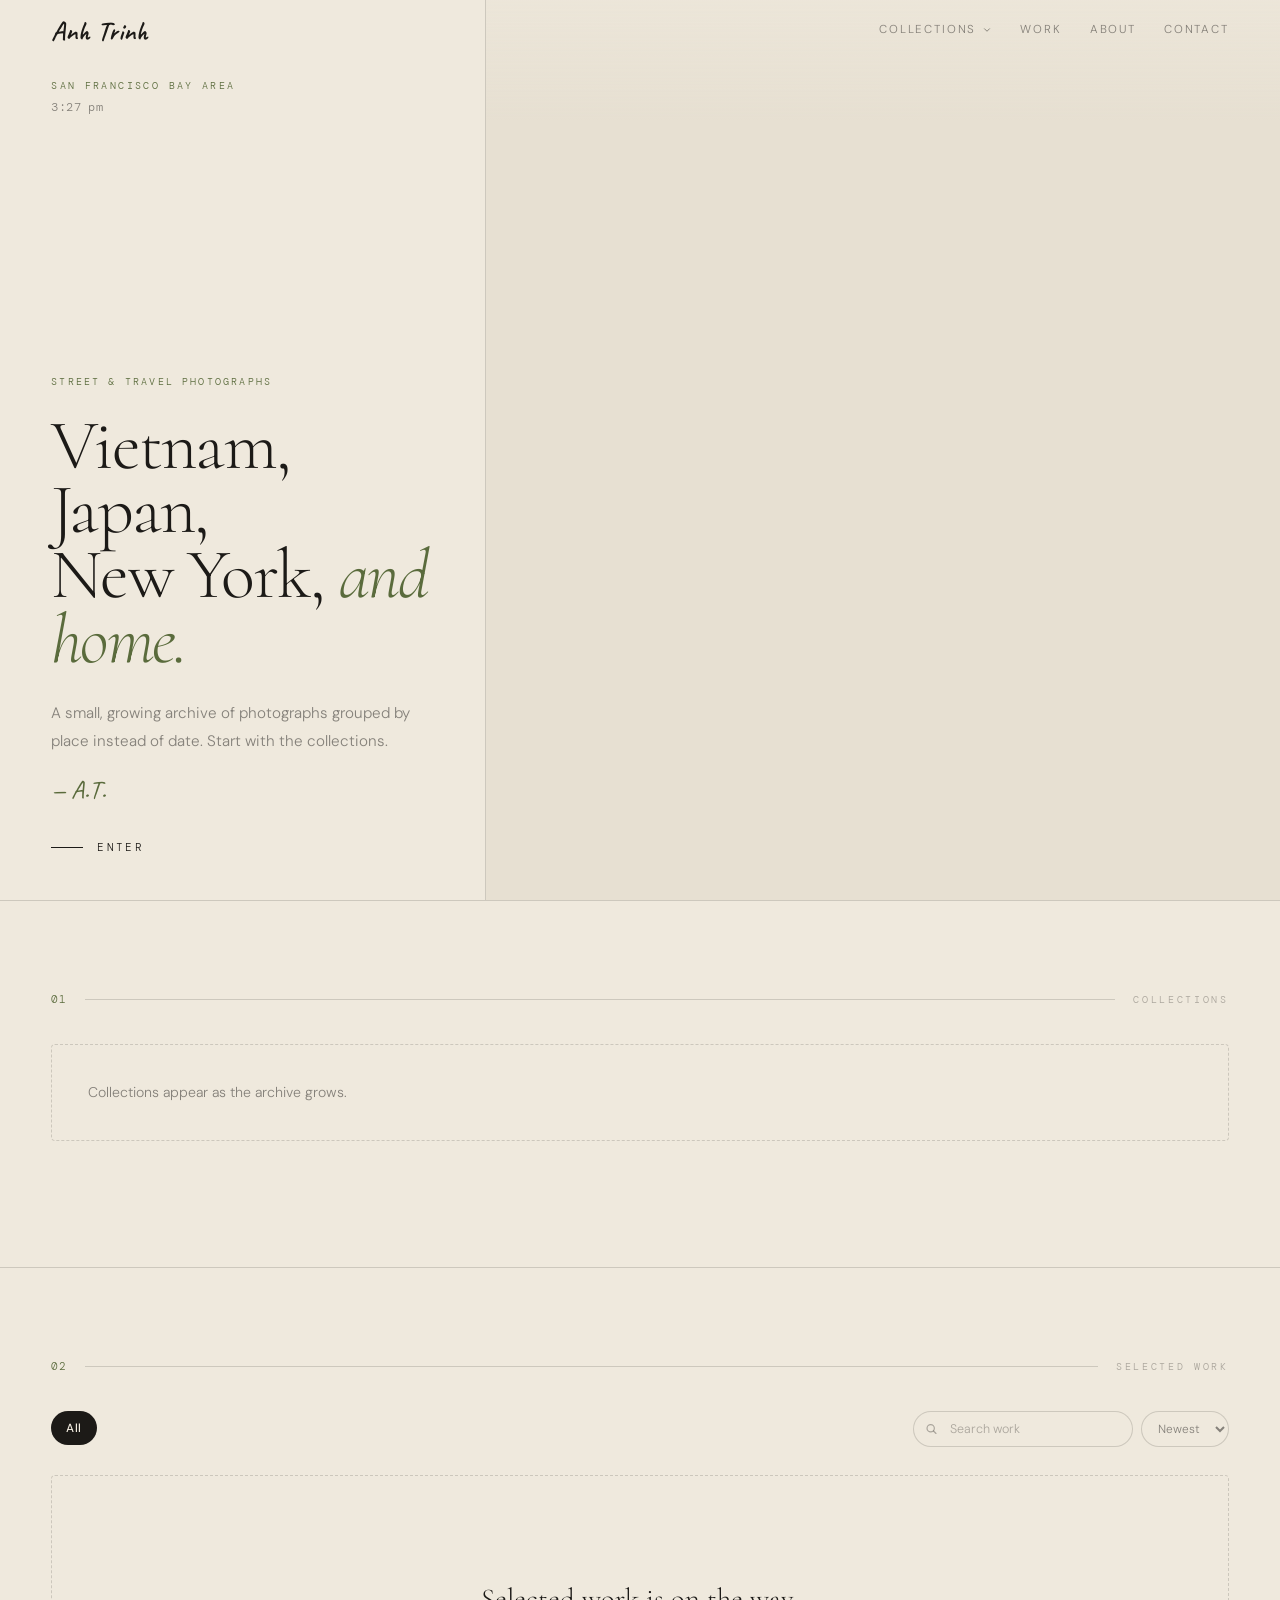
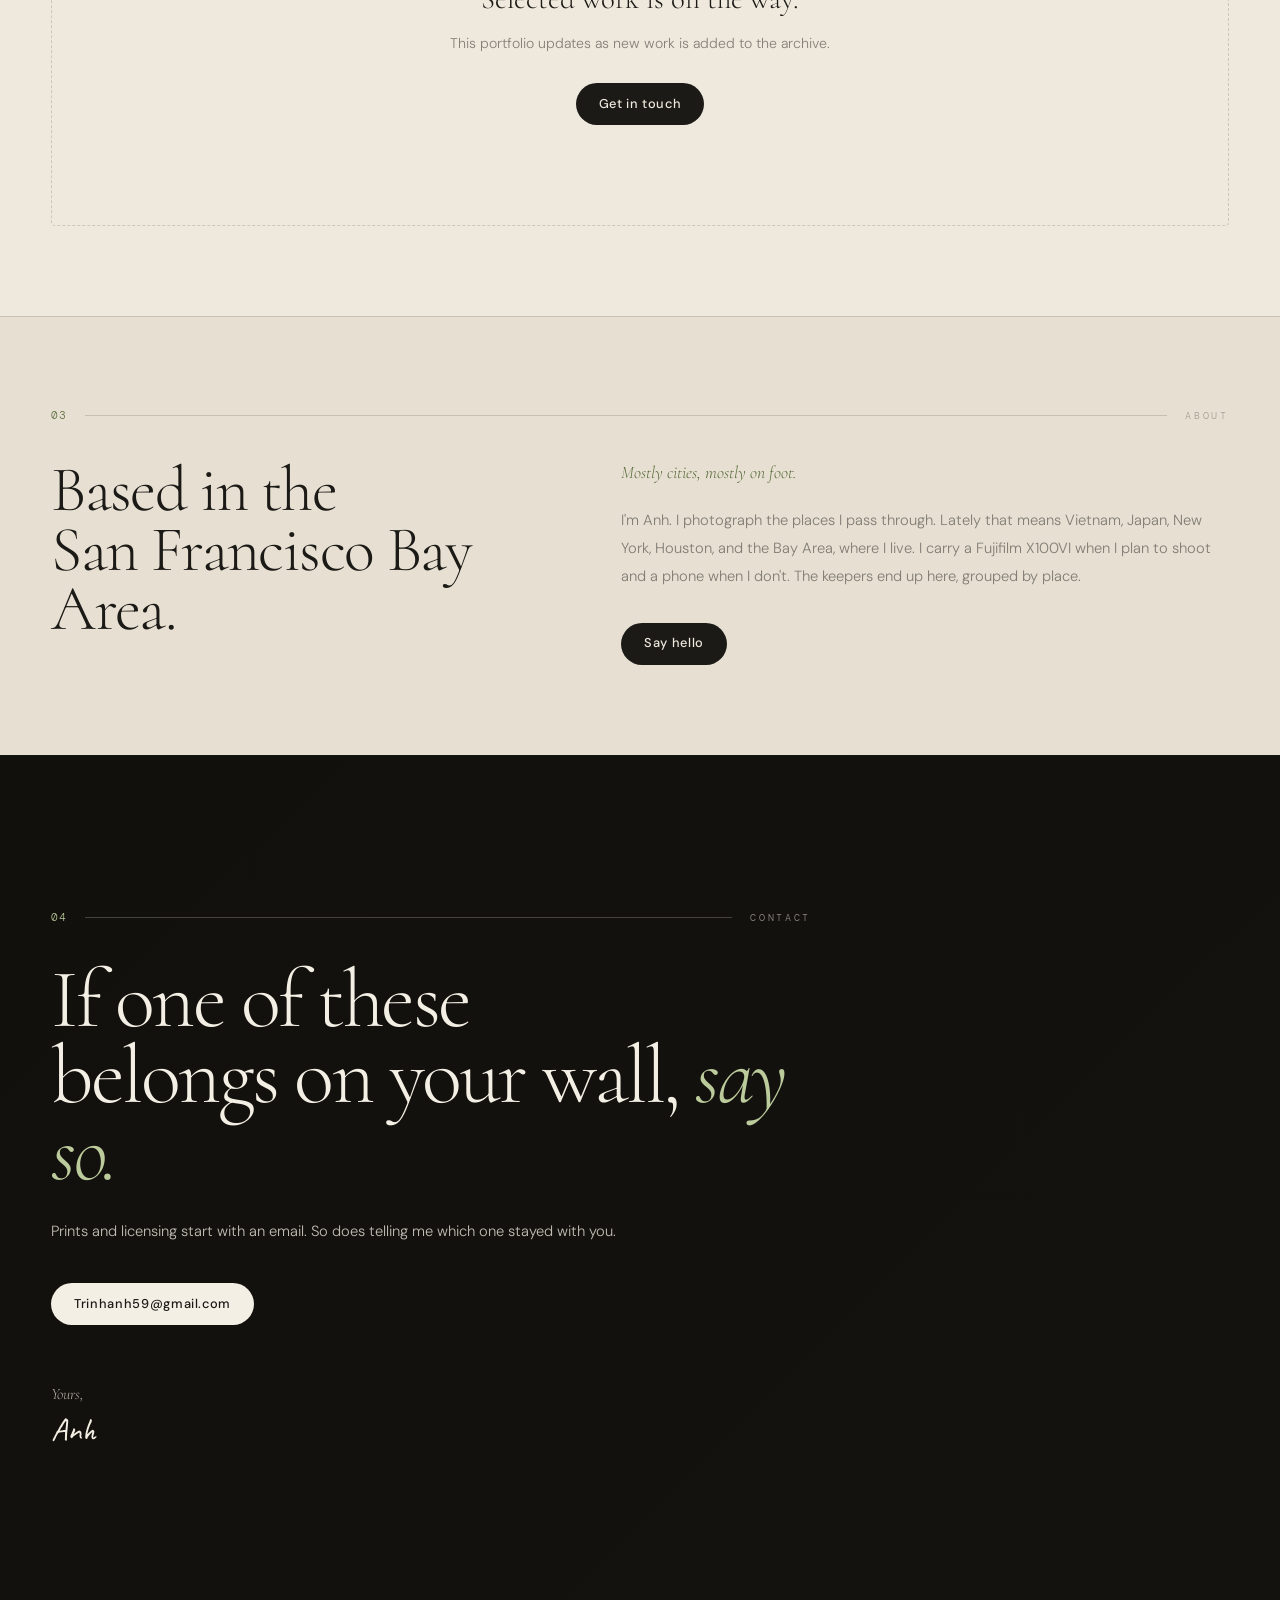
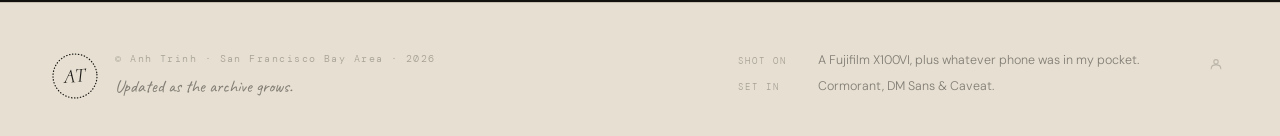
==== commit 6bfc543b: "Harden owner auth and replace fabricated copy Security: - Move owner password check server-side (Net" ====
--- a/index.html
+++ b/index.html
@@ -7,16 +7,16 @@
   <meta name="apple-mobile-web-app-capable" content="yes" />
   <meta name="apple-mobile-web-app-status-bar-style" content="black-translucent" />
   <title>Anh Trinh | Photography</title>
-  <meta name="description" id="metaDescription" content="Photography portfolio by Anh Trinh, featuring quiet, place-driven work from the San Francisco Bay Area and beyond." />
+  <meta name="description" id="metaDescription" content="Street and travel photographs by Anh Trinh: Vietnam, Japan, New York, and the San Francisco Bay Area." />
   <link rel="canonical" id="canonicalLink" href="/" />
   <meta property="og:type" content="website" />
   <meta property="og:title" id="ogTitle" content="Anh Trinh | Photography" />
-  <meta property="og:description" id="ogDescription" content="Photography portfolio by Anh Trinh, featuring quiet, place-driven work from the San Francisco Bay Area and beyond." />
+  <meta property="og:description" id="ogDescription" content="Street and travel photographs by Anh Trinh: Vietnam, Japan, New York, and the San Francisco Bay Area." />
   <meta property="og:url" id="ogUrl" content="/" />
   <meta property="og:image" id="ogImage" content="social-preview.png" />
   <meta name="twitter:card" content="summary_large_image" />
   <meta name="twitter:title" id="twitterTitle" content="Anh Trinh | Photography" />
-  <meta name="twitter:description" id="twitterDescription" content="Photography portfolio by Anh Trinh, featuring quiet, place-driven work from the San Francisco Bay Area and beyond." />
+  <meta name="twitter:description" id="twitterDescription" content="Street and travel photographs by Anh Trinh: Vietnam, Japan, New York, and the San Francisco Bay Area." />
   <meta name="twitter:image" id="twitterImage" content="social-preview.png" />
   <link rel="preconnect" href="https://fonts.googleapis.com" />
   <link rel="preconnect" href="https://fonts.gstatic.com" crossorigin />
@@ -76,9 +76,9 @@
         </div>
 
         <div class="hero-left-body">
-          <p class="hero-eyebrow" id="heroEyebrow">Field notebook · Vol. III · MMXXVI</p>
-          <h1 class="hero-title" id="heroTitle">Photographs<br>made with <em>quiet intention.</em></h1>
-          <p class="hero-copy" id="heroText">A running body of work — light, place, and the long quiet between the worth-keeping frames. Made here in the Bay Area, mostly on foot.</p>
+          <p class="hero-eyebrow" id="heroEyebrow">Street &amp; travel photographs</p>
+          <h1 class="hero-title" id="heroTitle">Vietnam, Japan,<br>New York, <em>and home.</em></h1>
+          <p class="hero-copy" id="heroText">A small, growing archive of photographs grouped by place instead of date. Start with the collections.</p>
           <p class="hero-signoff" aria-hidden="true">— A.T.</p>
         </div>
         <div class="hero-left-foot">
@@ -88,20 +88,6 @@
               <span>Enter</span>
             </a>
             <button class="btn-ghost hidden" id="heroUploadBtn" type="button">Upload</button>
-          </div>
-          <div class="hero-stats-row">
-            <div class="hero-stat">
-              <span class="hero-stat-num" id="statPhotos">—</span>
-              <span class="hero-stat-label">Photographs</span>
-            </div>
-            <div class="hero-stat">
-              <span class="hero-stat-num" id="statAlbums">—</span>
-              <span class="hero-stat-label">Collections</span>
-            </div>
-            <div class="hero-stat">
-              <span class="hero-stat-num" id="statFeatured">—</span>
-              <span class="hero-stat-label">Featured</span>
-            </div>
           </div>
         </div>
       </div>
@@ -183,11 +169,6 @@
         <span class="rule-label">About</span>
       </div>
 
-      <figure class="epigraph reveal">
-        <blockquote>"You don't take a photograph, you make it."</blockquote>
-        <figcaption>— Ansel Adams</figcaption>
-      </figure>
-
       <div class="about-grid">
         <div class="reveal">
           <h2 class="section-display" id="aboutHeadline">Based in the<br>San Francisco Bay Area.</h2>
@@ -197,40 +178,14 @@
           </figure>
         </div>
         <div class="reveal" style="transition-delay:0.1s;">
-          <p class="about-tagline" id="aboutTagline">Light, place, and the quiet in-between.</p>
+          <p class="about-tagline" id="aboutTagline">Mostly cities, mostly on foot.</p>
           <p class="about-body" id="aboutText">
-            I'm Anh — I keep a camera close and a list of places I want to revisit on better light. This site is less a portfolio and more a working notebook: photographs I keep returning to, grouped into small collections instead of dumped chronologically. Some are five minutes from home, others a slow drive up the coast. If something here lingers with you, that's the whole point.
+            I'm Anh. I photograph the places I pass through. Lately that means Vietnam, Japan, New York, Houston, and the Bay Area, where I live. I carry a Fujifilm X100VI when I plan to shoot and a phone when I don't. The keepers end up here, grouped by place.
           </p>
           <div class="about-links">
             <a class="btn" href="mailto:Trinhanh59@gmail.com" id="contactEmailBtn">Say hello</a>
           </div>
         </div>
-      </div>
-    </section>
-
-    <section class="section section-notebook" id="notebook">
-      <div class="section-rule reveal">
-        <span class="rule-num">04</span>
-        <div class="rule-line"></div>
-        <span class="rule-label">Notebook</span>
-      </div>
-
-      <div class="notebook-grid">
-        <article class="notebook-entry reveal">
-          <p class="notebook-date">May · MMXXVI</p>
-          <h3 class="notebook-title">A week walking the Marin headlands.</h3>
-          <p class="notebook-body">Fog all the way out to the bridge and back. Carrying less, looking longer. Most frames are about the wait — the minute before the fog lifts, the minute after it lands. The keepers are in the upcoming <em>Quiet Coast</em> edit.</p>
-        </article>
-        <article class="notebook-entry reveal" style="transition-delay:0.08s;">
-          <p class="notebook-date">March · MMXXVI</p>
-          <h3 class="notebook-title">Cypress, Sausalito, slow morning.</h3>
-          <p class="notebook-body">Went out for coffee, came back with a roll. The cypress on the hill have a way of holding the light just before the sun clears the ridge — I keep going back for the same fifteen-minute window.</p>
-        </article>
-        <article class="notebook-entry reveal" style="transition-delay:0.16s;">
-          <p class="notebook-date">January · MMXXVI</p>
-          <h3 class="notebook-title">Year in, year out.</h3>
-          <p class="notebook-body">Started the year with no resolutions for the camera — only that anything I shoot has to be worth printing. The print pile is honest: small, growing, slow.</p>
-        </article>
       </div>
     </section>
 
@@ -239,12 +194,12 @@
       <div class="contact-veil" aria-hidden="true"></div>
       <div class="contact-inner">
         <div class="section-rule reveal">
-          <span class="rule-num">05</span>
+          <span class="rule-num">04</span>
           <div class="rule-line"></div>
           <span class="rule-label">Contact</span>
         </div>
-        <h2 class="contact-display reveal" id="contactDisplay">If something here<br><em>lingered</em>, say so.</h2>
-        <p class="contact-sub reveal" id="contactSub" style="transition-delay:0.08s;">No pitch, no list — just a note if a photograph stayed with you, or you want to trade favourite places to walk in the Bay.</p>
+        <h2 class="contact-display reveal" id="contactDisplay">If one of these<br>belongs on your wall, <em>say so.</em></h2>
+        <p class="contact-sub reveal" id="contactSub" style="transition-delay:0.08s;">Prints and licensing start with an email. So does telling me which one stayed with you.</p>
         <div class="contact-actions reveal" style="transition-delay:0.16s;">
           <a class="btn" href="mailto:Trinhanh59@gmail.com" id="contactEmailLink">Trinhanh59@gmail.com</a>
         </div>
@@ -263,19 +218,15 @@
           </svg>
         </span>
         <div class="footer-credit">
-          <p id="footerSecretTrigger">© Anh Trinh · San Francisco Bay Area · MMXXVI</p>
-          <p class="footer-sign">Hand-built, slowly.</p>
+          <p id="footerSecretTrigger">© Anh Trinh · San Francisco Bay Area · 2026</p>
+          <p class="footer-sign">Updated as the archive grows.</p>
         </div>
       </div>
 
       <dl class="colophon" aria-label="Colophon">
         <div class="colophon-row">
           <dt>Shot on</dt>
-          <dd>Mostly a single body, one prime, two feet.</dd>
-        </div>
-        <div class="colophon-row">
-          <dt>Edited</dt>
-          <dd>At home, slowly, often left for a week before re-deciding.</dd>
+          <dd>A Fujifilm X100VI, plus whatever phone was in my pocket.</dd>
         </div>
         <div class="colophon-row">
           <dt>Set in</dt>
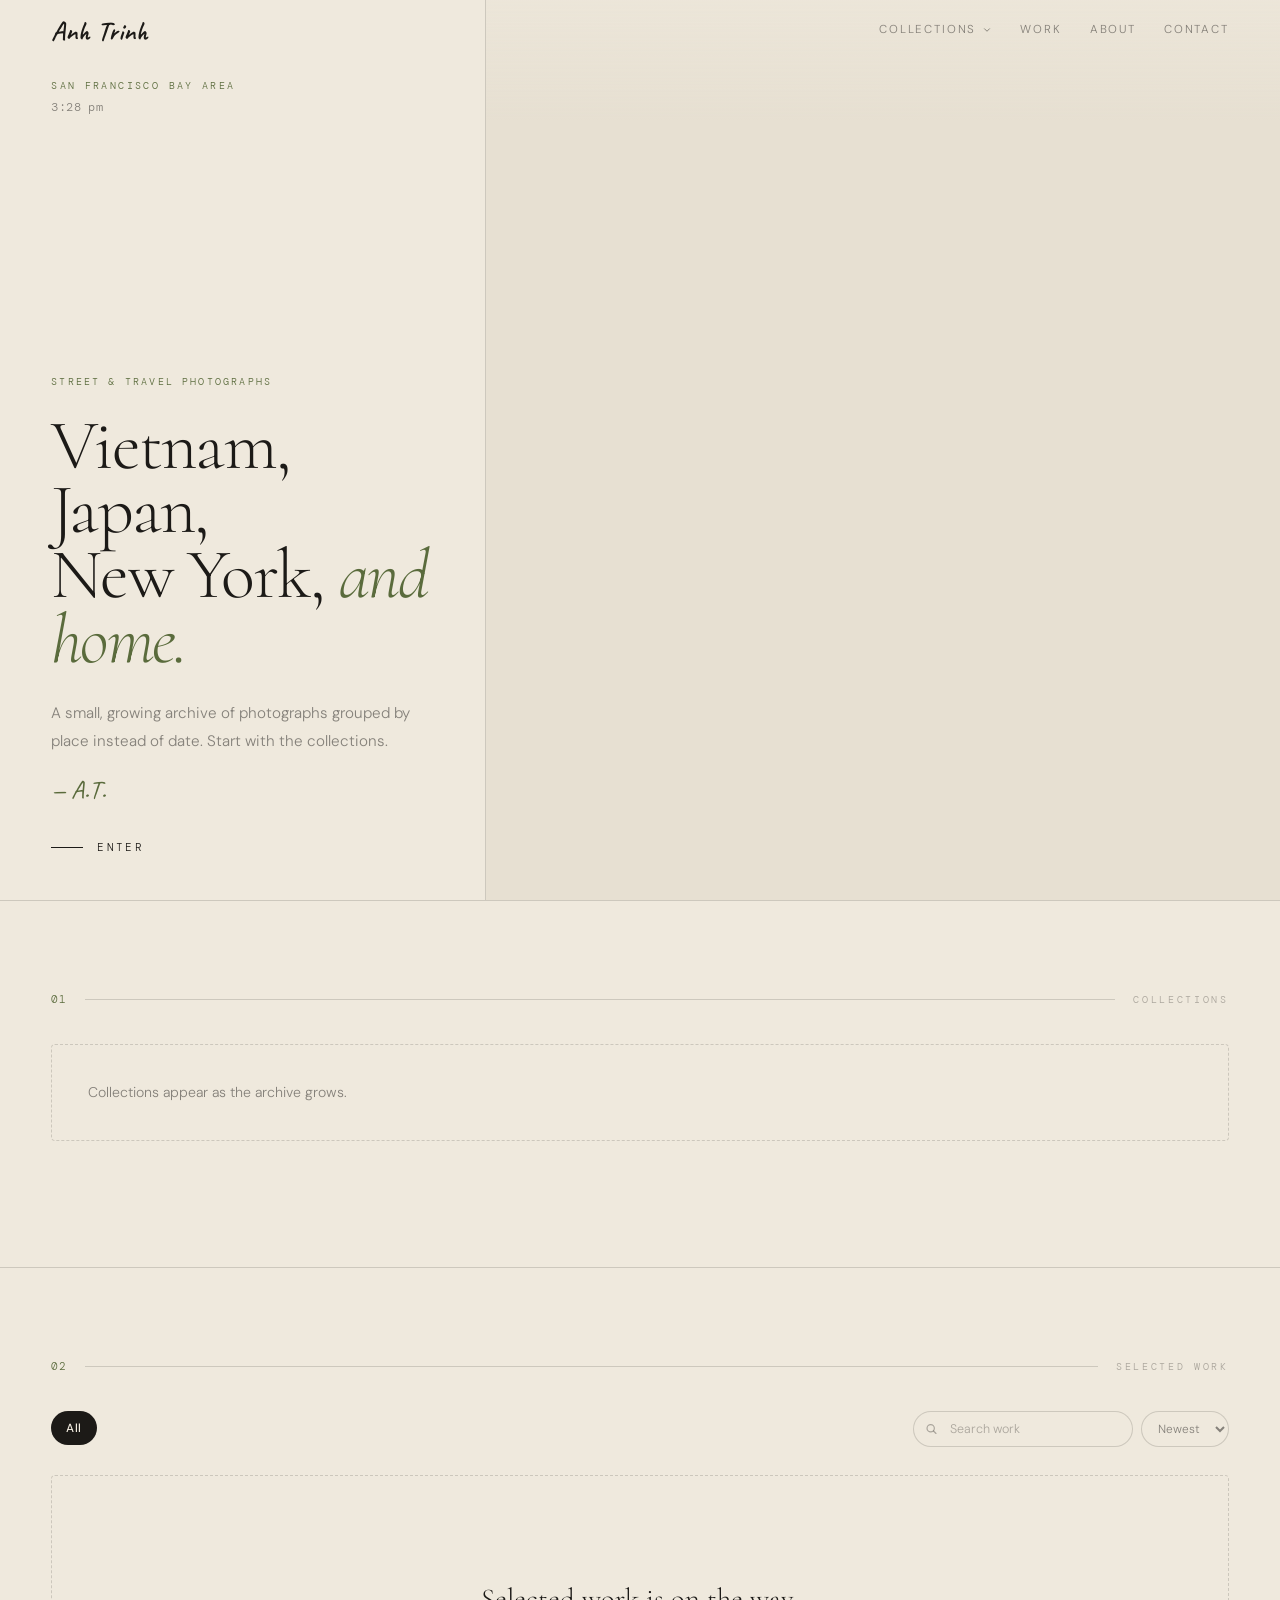
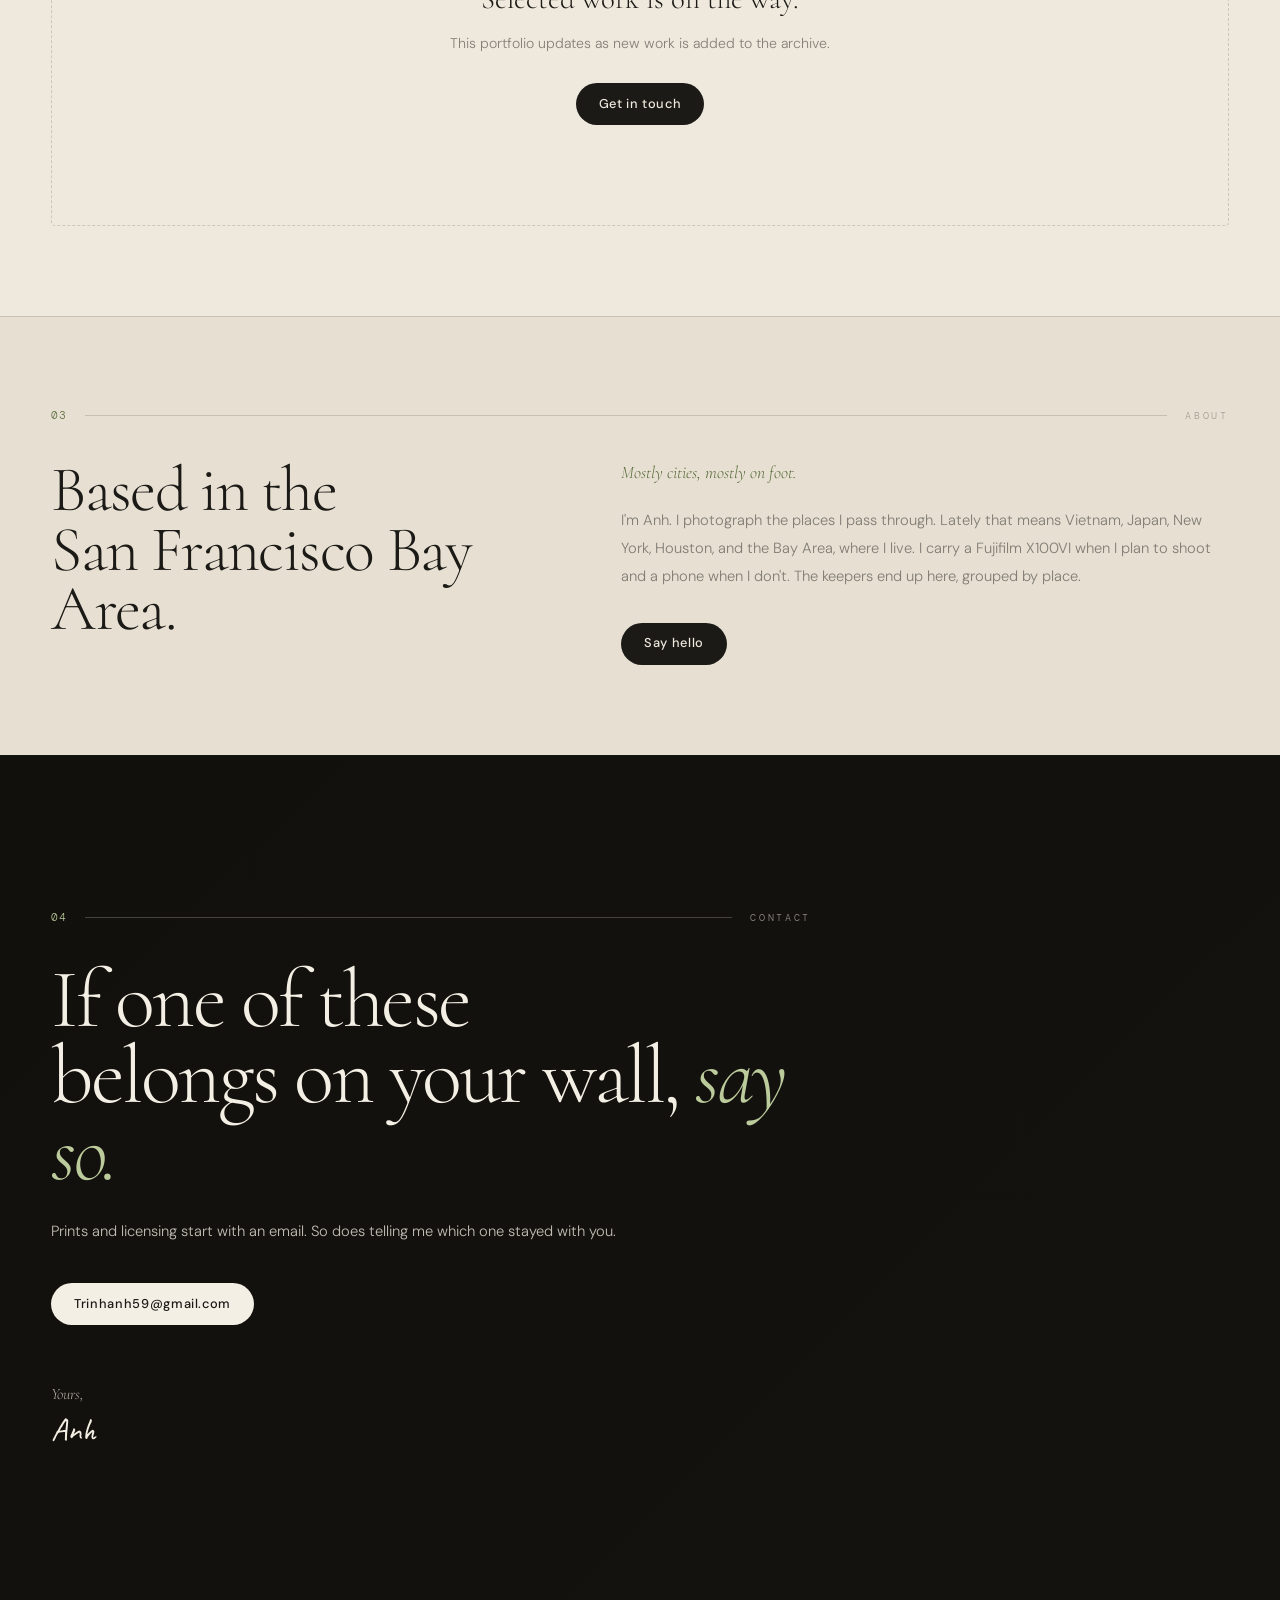
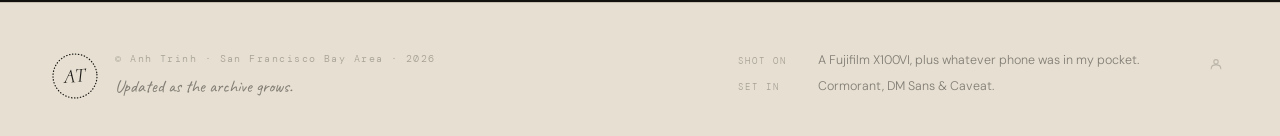
==== commit 3884c74e: "Replace leaked placeholder album name with real example" ====
--- a/index.html
+++ b/index.html
@@ -343,7 +343,7 @@
         <form id="albumForm" class="login-grid">
           <div class="field">
             <label for="albumNameField">Collection name</label>
-            <input id="albumNameField" name="name" type="text" required placeholder="e.g. Quiet Coast" autocomplete="off" />
+            <input id="albumNameField" name="name" type="text" required placeholder="e.g. Sa Pa" autocomplete="off" />
             <p class="field-note" id="albumNameNote"></p>
           </div>
           <div class="field">
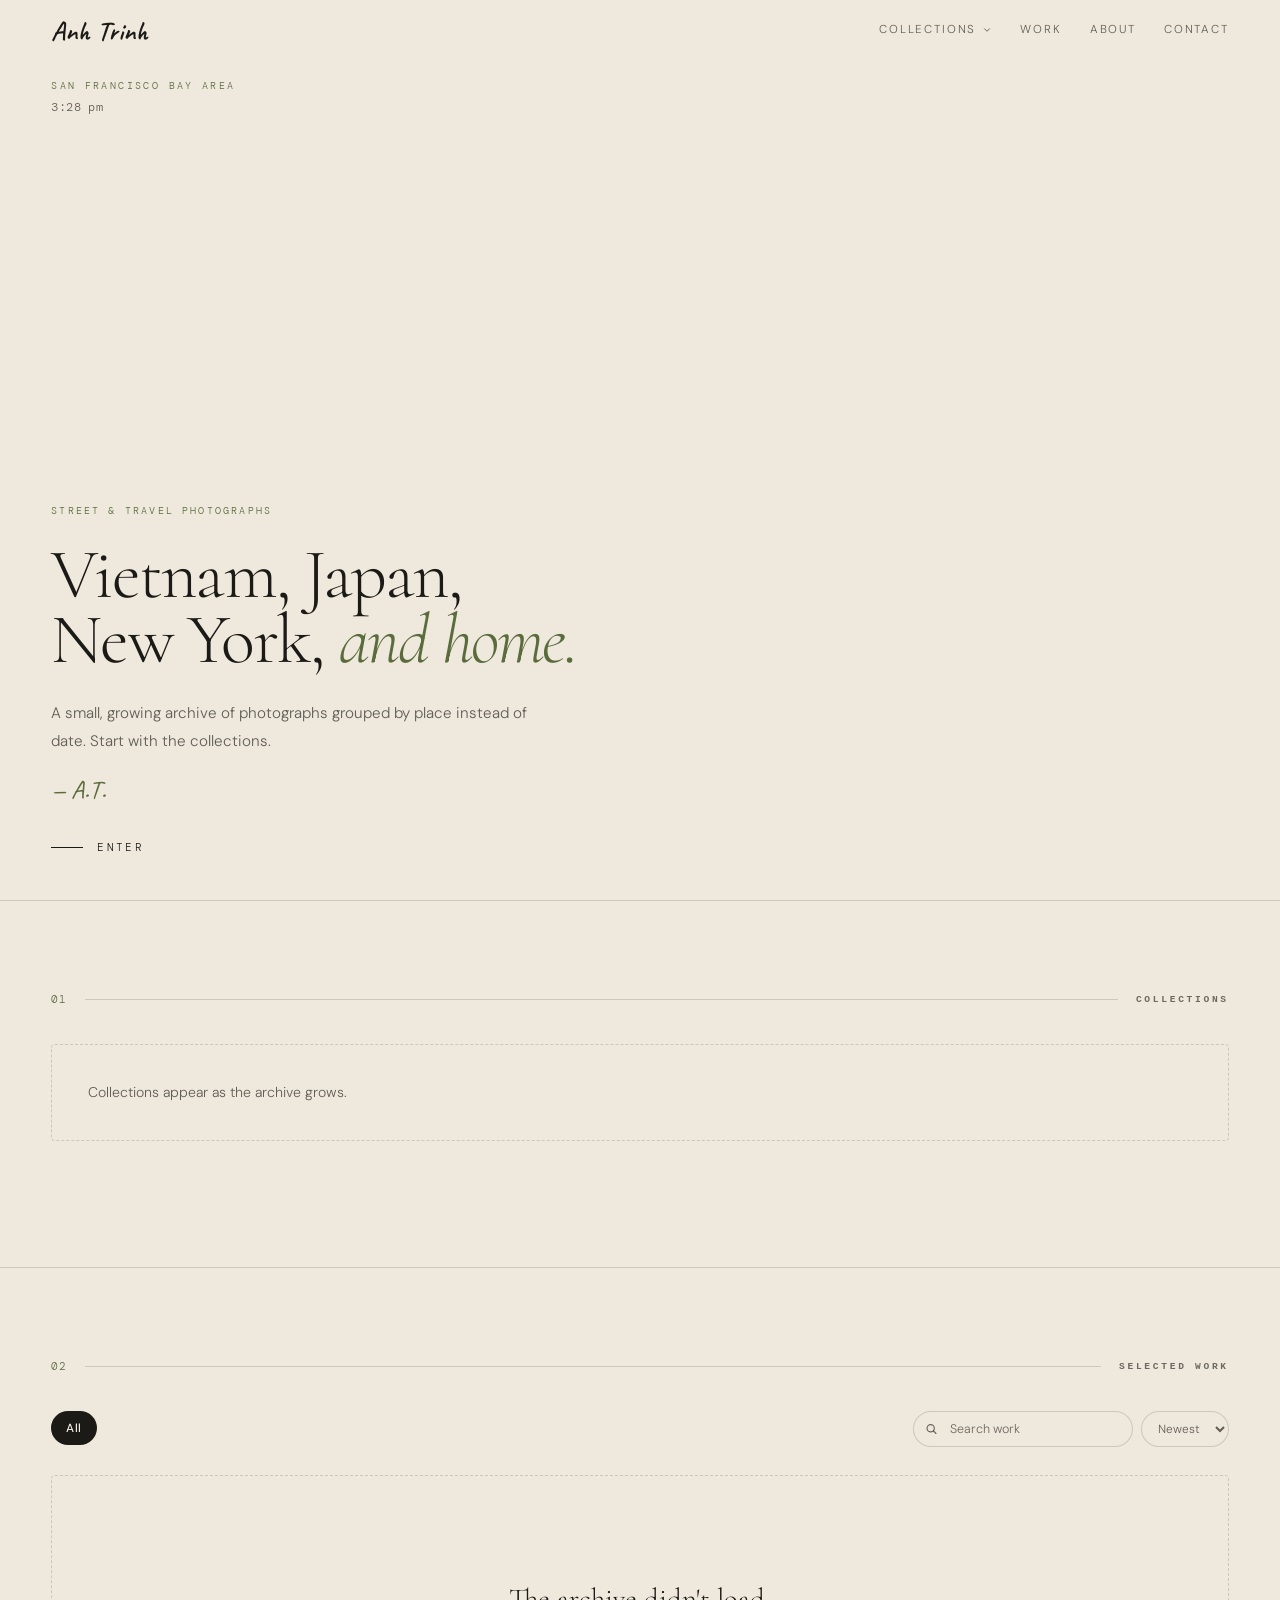
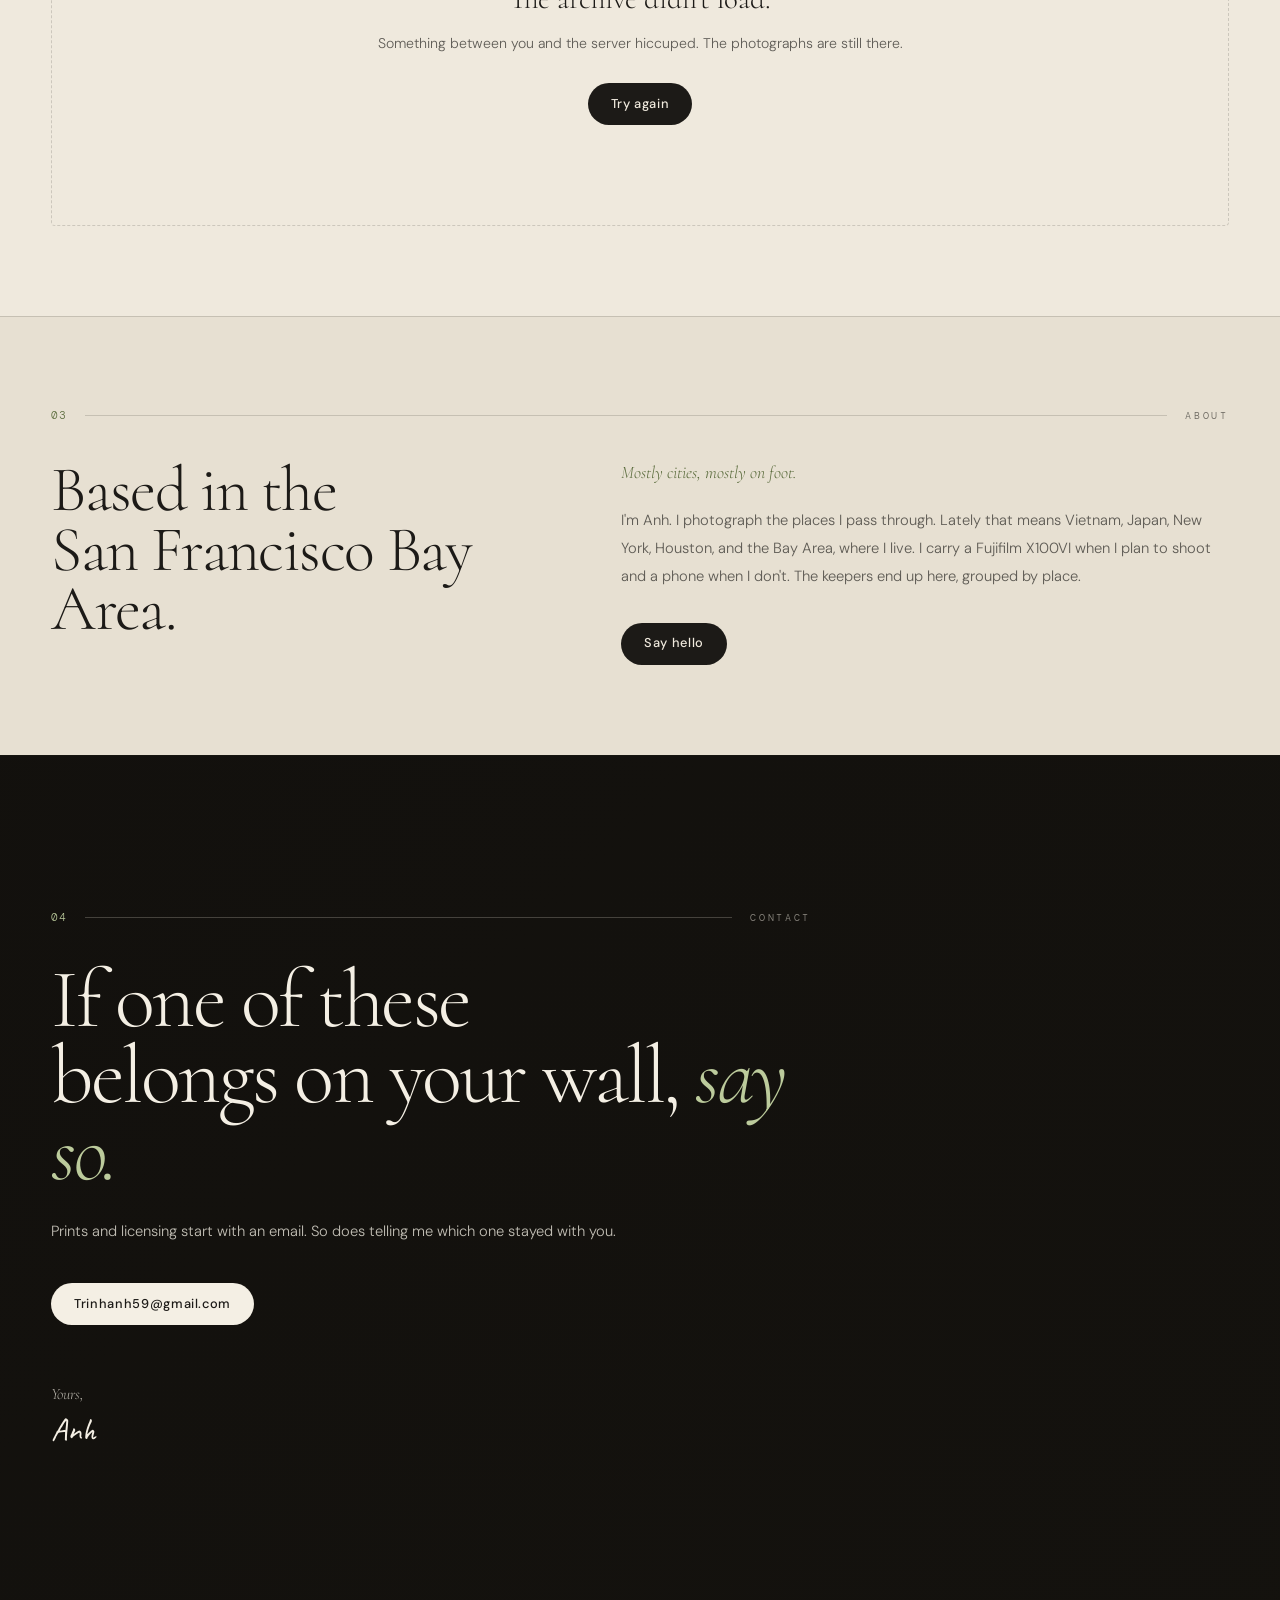
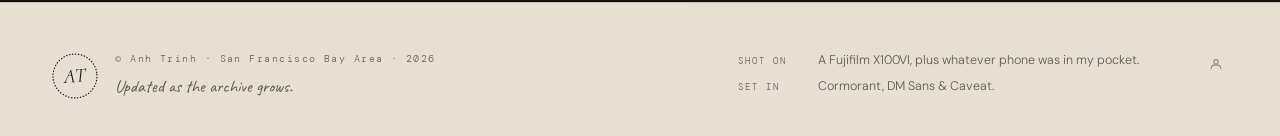
==== commit 82627d72: "fix: stabilize portfolio loading and data access" ====
--- a/index.html
+++ b/index.html
@@ -18,22 +18,33 @@
   <meta name="twitter:title" id="twitterTitle" content="Anh Trinh | Photography" />
   <meta name="twitter:description" id="twitterDescription" content="Street and travel photographs by Anh Trinh: Vietnam, Japan, New York, and the San Francisco Bay Area." />
   <meta name="twitter:image" id="twitterImage" content="social-preview.png" />
+  <link rel="icon" href="social-preview.png" type="image/png" />
   <link rel="preconnect" href="https://fonts.googleapis.com" />
   <link rel="preconnect" href="https://fonts.gstatic.com" crossorigin />
   <link href="https://fonts.googleapis.com/css2?family=Caveat:wght@500;600;700&family=Cormorant:ital,wght@0,300;0,400;1,300;1,400&family=DM+Sans:wght@300;400;500&family=DM+Mono:wght@300;400&display=swap" rel="stylesheet" />
   <link rel="stylesheet" href="styles.css" />
+  <noscript>
+    <style>
+      .hero { grid-template-columns: 1fr; }
+      .hero-left { border-right: 0; }
+      .hero-right { display: none; }
+    </style>
+  </noscript>
 </head>
 <body>
   <a class="skip-link" href="#mainContent">Skip to content</a>
-
-  <nav class="nav" id="mainNav">
+  <noscript>
+    <p class="noscript-banner">Enable JavaScript to load the photograph archive.</p>
+  </noscript>
+
+  <nav class="nav" id="mainNav" aria-label="Primary navigation">
     <a class="nav-brand" href="#top" id="navBrand">Anh Trinh</a>
     <button class="nav-toggle" id="navToggle" type="button" aria-expanded="false" aria-controls="mobileMenu" aria-label="Open navigation menu">
       <span></span>
       <span></span>
       <span></span>
     </button>
-    <div class="nav-links" aria-label="Primary navigation">
+    <div class="nav-links">
       <div class="nav-dropdown">
         <button class="nav-dropdown-btn" aria-haspopup="true" aria-expanded="false">
           Collections
@@ -63,7 +74,7 @@
   <main id="mainContent">
     <section class="hero" id="top">
       <div class="hero-left">
-        <div class="hero-now" id="heroNow" aria-label="Where I am right now">
+        <div class="hero-now" id="heroNow" role="group" aria-label="Where I am right now">
           <span class="hero-now-place" id="heroNowPlace">San Francisco Bay Area</span>
           <span class="hero-now-live">
             <span class="hero-now-wx" id="heroWeather" hidden>
@@ -71,7 +82,7 @@
               <span id="heroWeatherText"></span>
             </span>
             <span class="hero-now-sep" id="heroNowSep" aria-hidden="true" hidden>·</span>
-            <time class="hero-now-time" id="heroClock"></time>
+            <span class="hero-now-time" id="heroClock"></span>
           </span>
         </div>
 
@@ -95,7 +106,7 @@
       <div class="hero-right">
         <span class="hero-nav-scrim" aria-hidden="true"></span>
         <button class="hero-figure hidden" id="heroFigure" type="button" aria-label="View the featured photograph">
-          <img class="hero-photo" id="heroCoverImg" alt="Featured photograph" fetchpriority="high" />
+          <img class="hero-photo" id="heroCoverImg" src="[data-uri]" alt="Featured photograph" fetchpriority="high" />
           <span class="hero-figure-veil" aria-hidden="true"></span>
           <span class="hero-caption" id="heroCaption" hidden>
             <span class="hero-caption-mark" aria-hidden="true">Featured · new each visit</span>
@@ -110,12 +121,12 @@
       <div class="section-rule reveal">
         <span class="rule-num">01</span>
         <div class="rule-line"></div>
-        <span class="rule-label">Collections</span>
+        <h2 class="rule-label">Collections</h2>
       </div>
       <button class="btn-ghost hidden" id="newAlbumBtn" type="button" style="margin-bottom:32px;">+ New Collection</button>
       <div id="seriesWrap" class="stagger">
         <div class="empty-placeholder">
-          Collections appear as the archive grows.
+          Loading collections...
         </div>
       </div>
     </section>
@@ -126,10 +137,10 @@
       <div class="section-rule reveal">
         <span class="rule-num">02</span>
         <div class="rule-line"></div>
-        <span class="rule-label">Selected work</span>
-      </div>
-
-      <div class="drop-zone" id="dropZone">
+        <h2 class="rule-label">Selected work</h2>
+      </div>
+
+      <div class="drop-zone" id="dropZone" role="button" tabindex="0" aria-label="Upload photographs">
         <div class="drop-icon">↑</div>
         <strong>Drop photos here</strong>
         <p>JPG · PNG · HEIC · WEBP · every upload opens a review screen before publishing</p>
@@ -155,8 +166,8 @@
 
       <div id="galleryWrap">
         <div class="empty">
-          <h3>Selected work is on the way.</h3>
-          <p>This space updates as new photographs are added to the archive.</p>
+          <h3>Loading selected work...</h3>
+          <p>The archive should appear in a moment.</p>
           <div class="empty-actions" id="emptyActions"></div>
         </div>
       </div>
@@ -173,7 +184,7 @@
         <div class="reveal">
           <h2 class="section-display" id="aboutHeadline">Based in the<br>San Francisco Bay Area.</h2>
           <figure class="about-figure" id="aboutFigure" hidden>
-            <img id="aboutPhoto" alt="" loading="lazy" />
+            <img id="aboutPhoto" src="[data-uri]" alt="" loading="lazy" />
             <figcaption class="about-figure-cap"><span id="aboutPhotoTitle"></span></figcaption>
           </figure>
         </div>
@@ -264,13 +275,13 @@
   </div>
 
   <div class="modal-overlay" id="loginOverlay">
-    <div class="modal">
+    <div class="modal" role="dialog" aria-modal="true" aria-labelledby="loginTitle">
       <div class="modal-head">
         <div>
           <p class="modal-head-label">Owner access</p>
-          <h3>Unlock the archive tools</h3>
-        </div>
-        <button class="close-btn" data-close="loginOverlay" type="button">×</button>
+          <h3 id="loginTitle">Unlock the archive tools</h3>
+        </div>
+        <button class="close-btn" data-close="loginOverlay" type="button" aria-label="Close owner sign-in">×</button>
       </div>
       <div class="modal-body">
         <form id="loginForm" class="login-grid">
@@ -287,13 +298,13 @@
   </div>
 
   <div class="modal-overlay" id="reviewOverlay">
-    <div class="modal wide">
+    <div class="modal wide" role="dialog" aria-modal="true" aria-labelledby="reviewTitle">
       <div class="modal-head">
         <div>
           <p class="modal-head-label" id="reviewLabel">Review upload</p>
           <h3 id="reviewTitle">Check extracted metadata</h3>
         </div>
-        <button class="close-btn" data-close="reviewOverlay" type="button">×</button>
+        <button class="close-btn" data-close="reviewOverlay" type="button" aria-label="Close upload review">×</button>
       </div>
       <div class="modal-body">
         <div class="review-list" id="reviewList"></div>
@@ -309,13 +320,13 @@
   </div>
 
   <div class="modal-overlay" id="detailOverlay">
-    <div class="modal detail-modal">
+    <div class="modal detail-modal" role="dialog" aria-modal="true" aria-labelledby="detailTitle">
       <div class="detail-layout">
         <div class="detail-img-wrap" id="detailImgWrap">
-          <button class="close-btn detail-close" data-close="detailOverlay" type="button">×</button>
-          <button class="detail-nav-btn prev" id="prevBtn" type="button">‹</button>
-          <button class="detail-nav-btn next" id="nextBtn" type="button">›</button>
-          <img id="detailImg" alt="Photograph" />
+          <button class="close-btn detail-close" data-close="detailOverlay" type="button" aria-label="Close photograph details">×</button>
+          <button class="detail-nav-btn prev" id="prevBtn" type="button" aria-label="Previous photograph">‹</button>
+          <button class="detail-nav-btn next" id="nextBtn" type="button" aria-label="Next photograph">›</button>
+          <img id="detailImg" src="[data-uri]" alt="Photograph" />
         </div>
         <div class="detail-info">
           <p class="detail-counter" id="detailCounter">Photograph</p>
@@ -331,13 +342,13 @@
   </div>
 
   <div class="modal-overlay" id="albumOverlay">
-    <div class="modal">
+    <div class="modal" role="dialog" aria-modal="true" aria-labelledby="albumModalTitle">
       <div class="modal-head">
         <div>
           <p class="modal-head-label" id="albumModalLabel">Collection</p>
           <h3 id="albumModalTitle">New Collection</h3>
         </div>
-        <button class="close-btn" data-close="albumOverlay" type="button">×</button>
+        <button class="close-btn" data-close="albumOverlay" type="button" aria-label="Close collection editor">×</button>
       </div>
       <div class="modal-body">
         <form id="albumForm" class="login-grid">
@@ -369,13 +380,13 @@
   </div>
 
   <div class="modal-overlay" id="confirmOverlay">
-    <div class="modal">
+    <div class="modal" role="alertdialog" aria-modal="true" aria-labelledby="confirmTitle" aria-describedby="confirmMsg">
       <div class="modal-head">
         <div>
           <p class="modal-head-label">Confirm</p>
-          <h3>Delete this photograph?</h3>
-        </div>
-        <button class="close-btn" data-close="confirmOverlay" type="button">×</button>
+          <h3 id="confirmTitle">Delete this photograph?</h3>
+        </div>
+        <button class="close-btn" data-close="confirmOverlay" type="button" aria-label="Close delete confirmation">×</button>
       </div>
       <div class="confirm-body">
         <p id="confirmMsg">This will permanently remove the photo. It cannot be undone.</p>
--- a/styles.css
+++ b/styles.css
@@ -8,8 +8,8 @@
   --line:    rgba(28,26,23,0.08);
   --line2:   rgba(28,26,23,0.16);
   --text:    #1c1a17;
-  --muted:   rgba(28,26,23,0.50);
-  --muted2:  rgba(28,26,23,0.32);
+  --muted:   rgba(28,26,23,0.68);
+  --muted2:  rgba(28,26,23,0.62);
   --accent:  #5a6b3c;
   --accent2: #8a4a2a;
   --danger:  #c14a3a;
@@ -56,6 +56,16 @@
 }
 .skip-link:focus { transform: translateY(0); }
 
+.noscript-banner {
+  position: relative;
+  z-index: 110;
+  padding: 10px var(--pad);
+  background: var(--accent);
+  color: #fff;
+  font-size: 0.82rem;
+  text-align: center;
+}
+
 .sr-only {
   position: absolute;
   width: 1px;
@@ -74,29 +84,40 @@
 }
 
 .reveal {
+  opacity: 1;
+  transform: translateY(0);
+  transition: opacity 0.85s var(--ease), transform 0.85s var(--ease);
+}
+.reveal-enabled .reveal {
   opacity: 0;
   transform: translateY(20px);
-  transition: opacity 0.85s var(--ease), transform 0.85s var(--ease);
-}
-.reveal.visible { opacity: 1; transform: translateY(0); }
+}
+.reveal-enabled .reveal.visible { opacity: 1; transform: translateY(0); }
 
 .stagger > * {
+  opacity: 1;
+  transform: none;
+  transition: opacity 0.7s var(--ease), transform 0.7s var(--ease);
+}
+.reveal-enabled .stagger > * {
   opacity: 0;
   transform: translateY(14px);
-  transition: opacity 0.7s var(--ease), transform 0.7s var(--ease);
-}
-.stagger.visible > *:nth-child(1) { transition-delay: 0s;    opacity:1; transform:none; }
-.stagger.visible > *:nth-child(2) { transition-delay: 0.09s; opacity:1; transform:none; }
-.stagger.visible > *:nth-child(3) { transition-delay: 0.18s; opacity:1; transform:none; }
-.stagger.visible > *:nth-child(4) { transition-delay: 0.27s; opacity:1; transform:none; }
-.stagger.visible > *:nth-child(5) { transition-delay: 0.36s; opacity:1; transform:none; }
-.stagger.visible > *:nth-child(n+6) { transition-delay: 0.44s; opacity:1; transform:none; }
+}
+.reveal-enabled .stagger.visible > *:nth-child(1) { transition-delay: 0s;    opacity:1; transform:none; }
+.reveal-enabled .stagger.visible > *:nth-child(2) { transition-delay: 0.09s; opacity:1; transform:none; }
+.reveal-enabled .stagger.visible > *:nth-child(3) { transition-delay: 0.18s; opacity:1; transform:none; }
+.reveal-enabled .stagger.visible > *:nth-child(4) { transition-delay: 0.27s; opacity:1; transform:none; }
+.reveal-enabled .stagger.visible > *:nth-child(5) { transition-delay: 0.36s; opacity:1; transform:none; }
+.reveal-enabled .stagger.visible > *:nth-child(n+6) { transition-delay: 0.44s; opacity:1; transform:none; }
 
 .reveal-fast {
+  opacity: 1;
+  transition: opacity 0.5s ease;
+}
+.reveal-enabled .reveal-fast {
   opacity: 0;
-  transition: opacity 0.5s ease;
-}
-.reveal-fast.visible { opacity: 1; }
+}
+.reveal-enabled .reveal-fast.visible { opacity: 1; }
 
 .nav {
   position: fixed;
@@ -204,7 +225,8 @@
 }
 
 .nav-dropdown:hover .nav-dropdown-menu,
-.nav-dropdown:focus-within .nav-dropdown-menu {
+.nav-dropdown:focus-within .nav-dropdown-menu,
+.nav-dropdown.open .nav-dropdown-menu {
   opacity: 1;
   visibility: visible;
   transform: translateX(-50%) translateY(0);
@@ -317,6 +339,12 @@
   grid-template-columns: 38fr 62fr;
   position: relative;
 }
+
+.hero.no-cover {
+  grid-template-columns: 1fr;
+}
+.hero.no-cover .hero-left { border-right: 0; }
+.hero.no-cover .hero-right { display: none; }
 
 .hero-left {
   background: var(--bg);
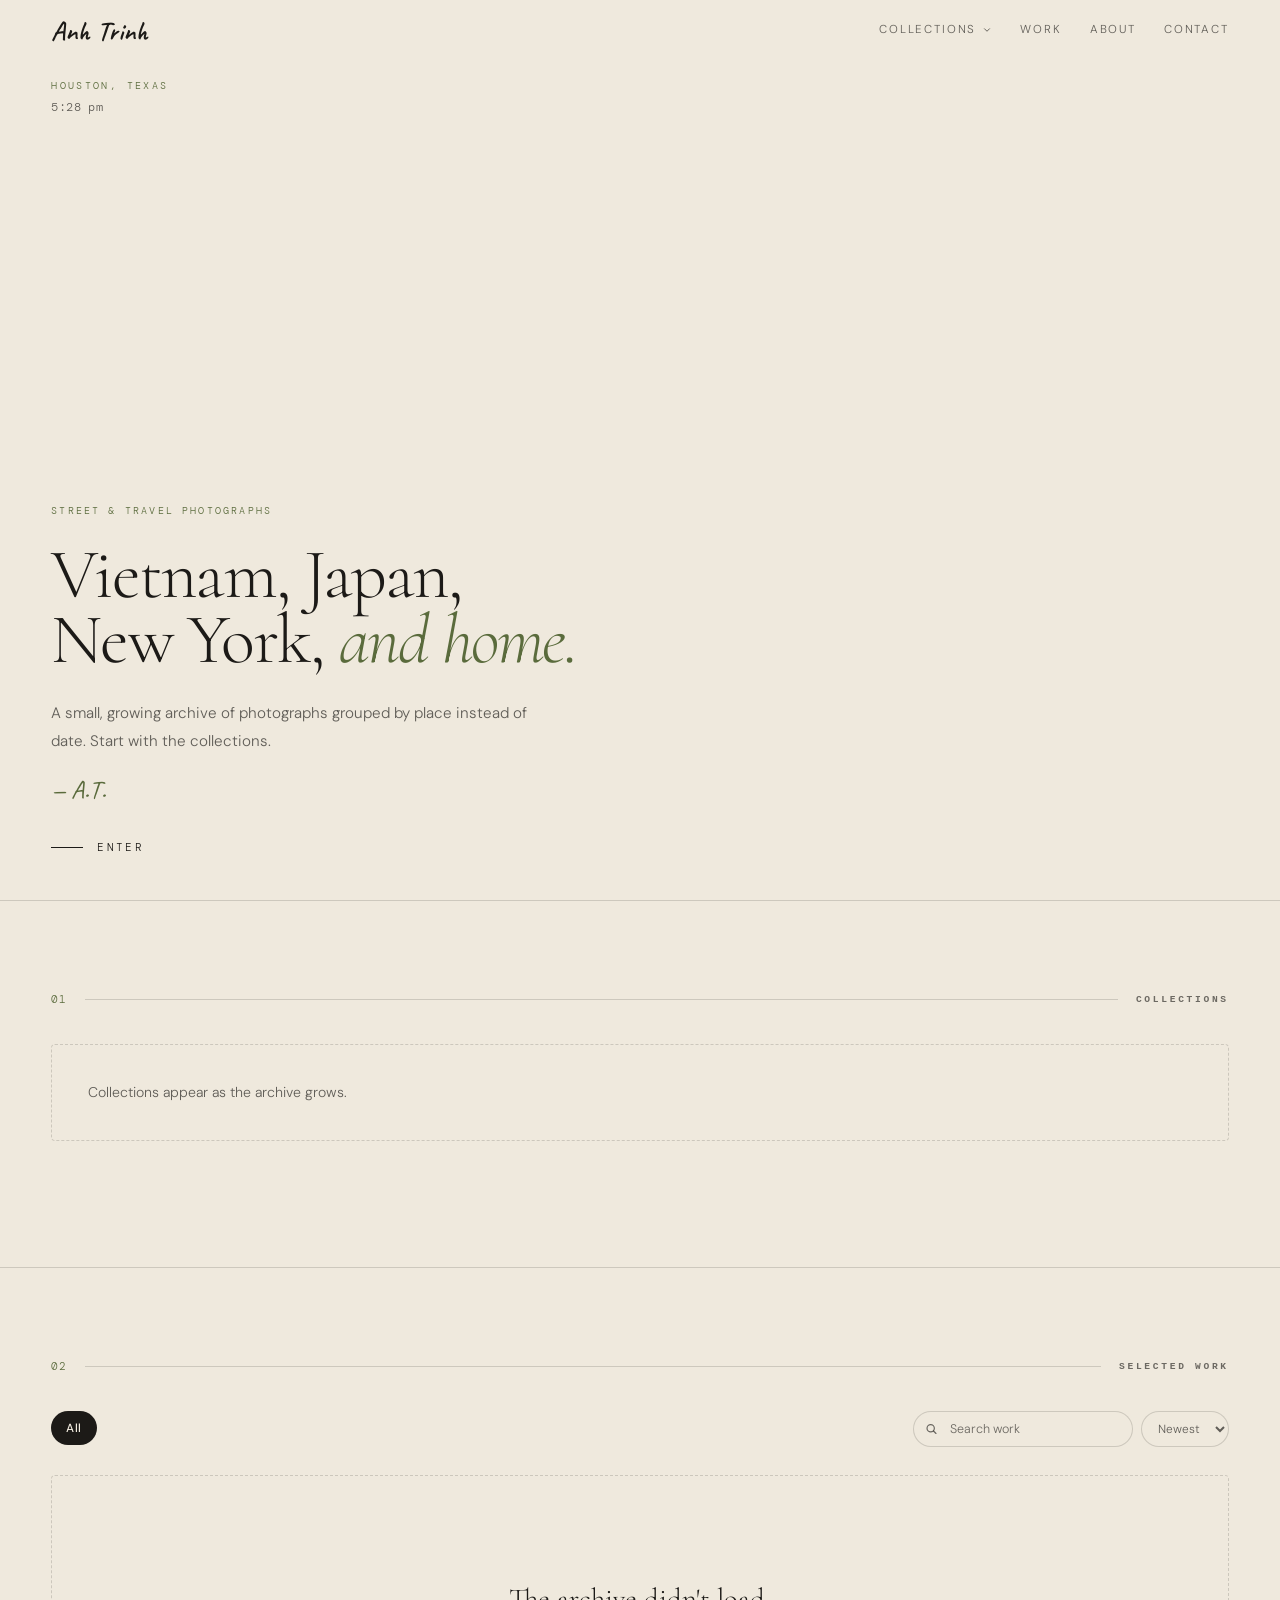
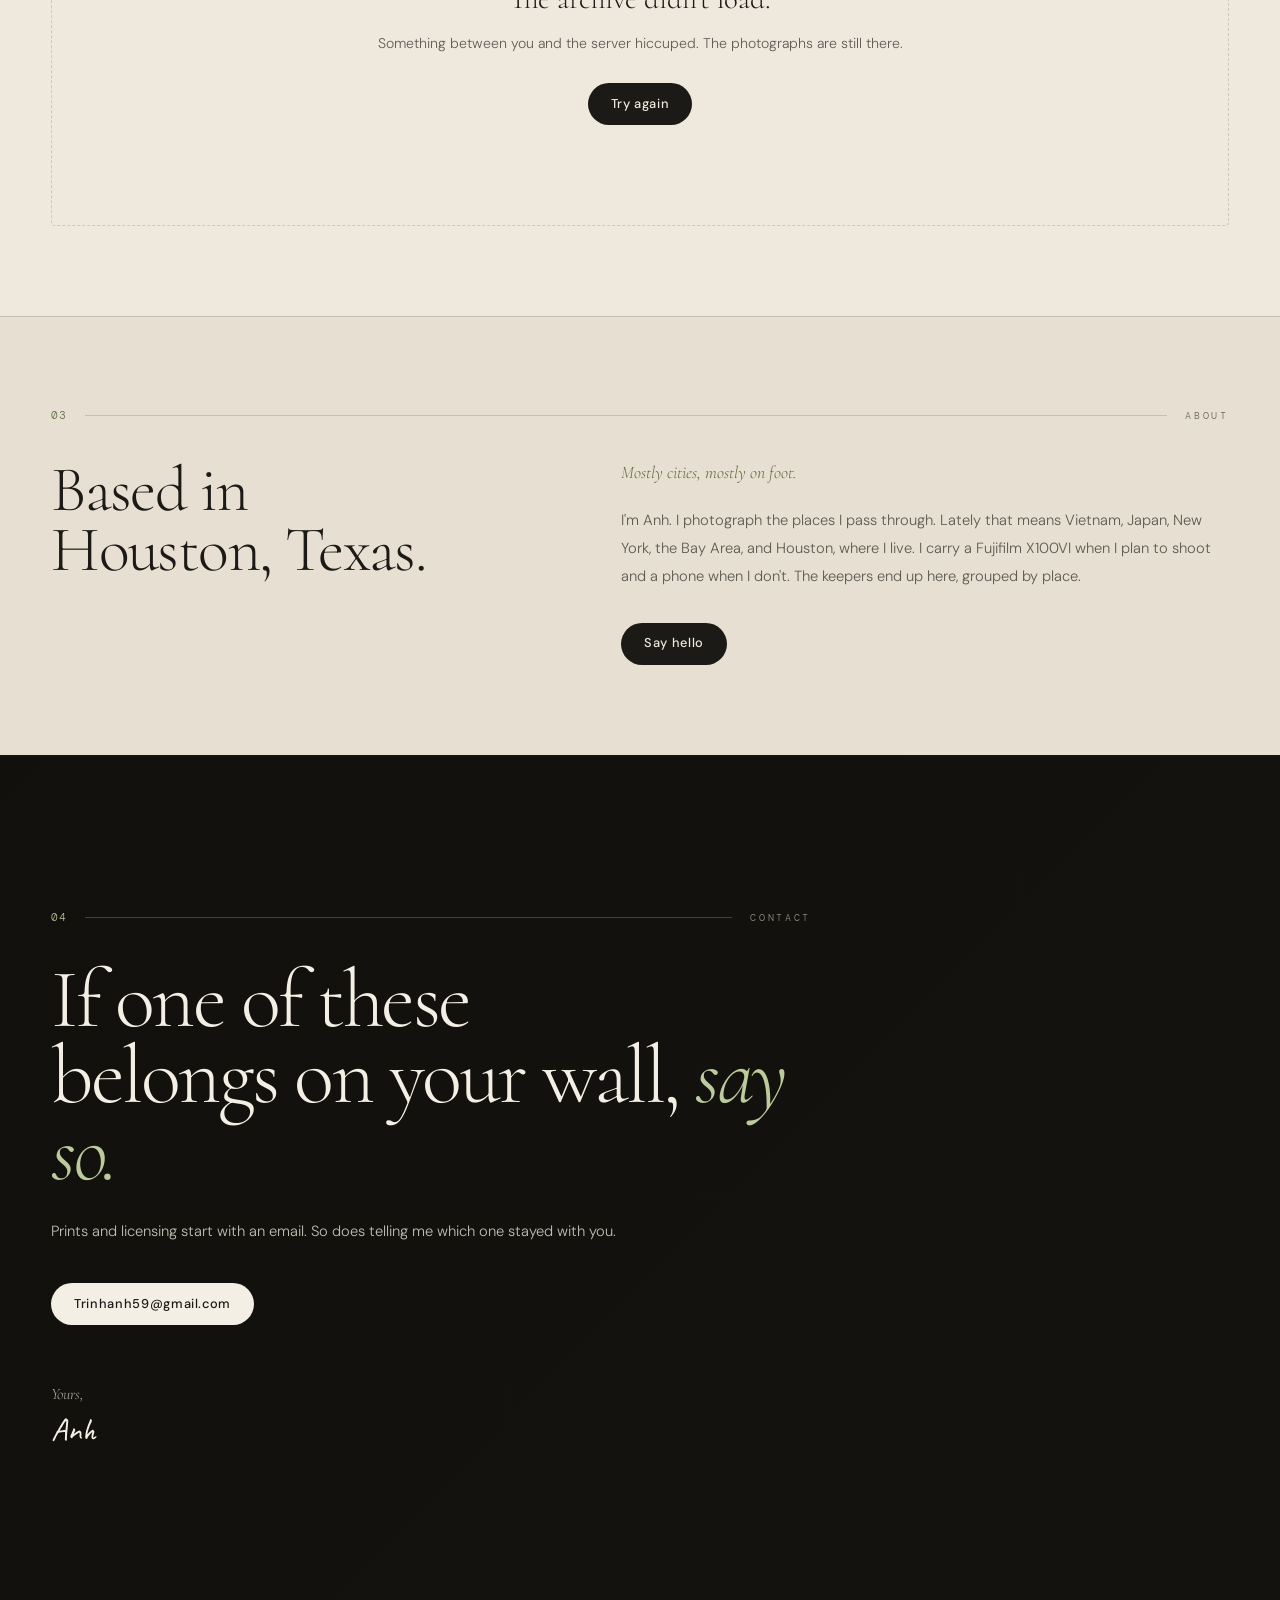
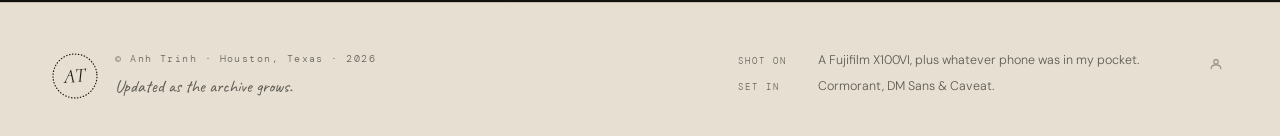
==== commit bfe45d32: "Update portfolio location to Houston" ====
--- a/index.html
+++ b/index.html
@@ -7,16 +7,16 @@
   <meta name="apple-mobile-web-app-capable" content="yes" />
   <meta name="apple-mobile-web-app-status-bar-style" content="black-translucent" />
   <title>Anh Trinh | Photography</title>
-  <meta name="description" id="metaDescription" content="Street and travel photographs by Anh Trinh: Vietnam, Japan, New York, and the San Francisco Bay Area." />
+  <meta name="description" id="metaDescription" content="Street and travel photographs by Anh Trinh: Vietnam, Japan, New York, Houston, and the San Francisco Bay Area." />
   <link rel="canonical" id="canonicalLink" href="/" />
   <meta property="og:type" content="website" />
   <meta property="og:title" id="ogTitle" content="Anh Trinh | Photography" />
-  <meta property="og:description" id="ogDescription" content="Street and travel photographs by Anh Trinh: Vietnam, Japan, New York, and the San Francisco Bay Area." />
+  <meta property="og:description" id="ogDescription" content="Street and travel photographs by Anh Trinh: Vietnam, Japan, New York, Houston, and the San Francisco Bay Area." />
   <meta property="og:url" id="ogUrl" content="/" />
   <meta property="og:image" id="ogImage" content="social-preview.png" />
   <meta name="twitter:card" content="summary_large_image" />
   <meta name="twitter:title" id="twitterTitle" content="Anh Trinh | Photography" />
-  <meta name="twitter:description" id="twitterDescription" content="Street and travel photographs by Anh Trinh: Vietnam, Japan, New York, and the San Francisco Bay Area." />
+  <meta name="twitter:description" id="twitterDescription" content="Street and travel photographs by Anh Trinh: Vietnam, Japan, New York, Houston, and the San Francisco Bay Area." />
   <meta name="twitter:image" id="twitterImage" content="social-preview.png" />
   <link rel="icon" href="social-preview.png" type="image/png" />
   <link rel="preconnect" href="https://fonts.googleapis.com" />
@@ -75,7 +75,7 @@
     <section class="hero" id="top">
       <div class="hero-left">
         <div class="hero-now" id="heroNow" role="group" aria-label="Where I am right now">
-          <span class="hero-now-place" id="heroNowPlace">San Francisco Bay Area</span>
+          <span class="hero-now-place" id="heroNowPlace">Houston, Texas</span>
           <span class="hero-now-live">
             <span class="hero-now-wx" id="heroWeather" hidden>
               <span class="hero-now-wx-icon" id="heroWeatherIcon" aria-hidden="true"></span>
@@ -182,7 +182,7 @@
 
       <div class="about-grid">
         <div class="reveal">
-          <h2 class="section-display" id="aboutHeadline">Based in the<br>San Francisco Bay Area.</h2>
+          <h2 class="section-display" id="aboutHeadline">Based in<br>Houston, Texas.</h2>
           <figure class="about-figure" id="aboutFigure" hidden>
             <img id="aboutPhoto" src="[data-uri]" alt="" loading="lazy" />
             <figcaption class="about-figure-cap"><span id="aboutPhotoTitle"></span></figcaption>
@@ -191,7 +191,7 @@
         <div class="reveal" style="transition-delay:0.1s;">
           <p class="about-tagline" id="aboutTagline">Mostly cities, mostly on foot.</p>
           <p class="about-body" id="aboutText">
-            I'm Anh. I photograph the places I pass through. Lately that means Vietnam, Japan, New York, Houston, and the Bay Area, where I live. I carry a Fujifilm X100VI when I plan to shoot and a phone when I don't. The keepers end up here, grouped by place.
+            I'm Anh. I photograph the places I pass through. Lately that means Vietnam, Japan, New York, the Bay Area, and Houston, where I live. I carry a Fujifilm X100VI when I plan to shoot and a phone when I don't. The keepers end up here, grouped by place.
           </p>
           <div class="about-links">
             <a class="btn" href="mailto:Trinhanh59@gmail.com" id="contactEmailBtn">Say hello</a>
@@ -229,7 +229,7 @@
           </svg>
         </span>
         <div class="footer-credit">
-          <p id="footerSecretTrigger">© Anh Trinh · San Francisco Bay Area · 2026</p>
+          <p id="footerSecretTrigger">© Anh Trinh · Houston, Texas · 2026</p>
           <p class="footer-sign">Updated as the archive grows.</p>
         </div>
       </div>
@@ -273,6 +273,8 @@
       </div>
     </div>
   </div>
+
+  <div class="site-notice" id="siteNotice" role="status" aria-live="polite" aria-atomic="true"></div>
 
   <div class="modal-overlay" id="loginOverlay">
     <div class="modal" role="dialog" aria-modal="true" aria-labelledby="loginTitle">
@@ -332,6 +334,7 @@
           <p class="detail-counter" id="detailCounter">Photograph</p>
           <h2 class="detail-title" id="detailTitle">—</h2>
           <div class="detail-tags" id="detailTags"></div>
+          <div id="detailShareActions"></div>
           <p class="detail-desc" id="detailDesc">—</p>
           <div class="detail-sep"></div>
           <div class="meta-grid" id="detailMeta"></div>
--- a/styles.css
+++ b/styles.css
@@ -1425,6 +1425,27 @@
 .owner-actions { display: flex; align-items: center; gap: 8px; flex-wrap: wrap; }
 .status-txt { font-size: 0.76rem; color: var(--muted); font-family: var(--mono); }
 
+.site-notice {
+  position: fixed;
+  top: 76px;
+  left: 50%;
+  z-index: 260;
+  max-width: calc(100vw - 32px);
+  padding: 10px 16px;
+  border: 1px solid rgba(239,233,221,0.18);
+  border-radius: 999px;
+  background: rgba(28,26,23,0.94);
+  color: #f4efe4;
+  box-shadow: 0 12px 32px rgba(28,26,23,0.2);
+  font-size: 0.78rem;
+  text-align: center;
+  opacity: 0;
+  pointer-events: none;
+  transform: translate(-50%, -8px);
+  transition: opacity 0.2s ease, transform 0.2s ease;
+}
+.site-notice.visible { opacity: 1; transform: translate(-50%, 0); }
+
 .upload-btn {
   background: transparent;
   border: 1px solid var(--line2);
@@ -1672,6 +1693,16 @@
 }
 
 .detail-tags { display: flex; flex-wrap: wrap; gap: 6px; }
+
+.share-actions {
+  display: flex;
+  align-items: center;
+  flex-wrap: wrap;
+  gap: 8px;
+}
+.project-actions > .share-actions { margin-left: auto; }
+.share-btn { min-height: 44px; }
+.detail-share-actions { padding: 2px 0 4px; }
 
 .tag {
   font-family: var(--mono);
@@ -1910,6 +1941,7 @@
   .f-row.three { grid-template-columns: 1fr 1fr; }
   .contact-display { font-size: clamp(2.4rem, 9vw, 3.8rem); }
   .project-meta-grid { gap: 14px 20px; }
+  .project-actions > .share-actions { flex-basis: 100%; margin-left: 0; }
   .meta-grid { grid-template-columns: 1fr; }
   .owner-shell { padding: 14px 16px; }
 }
